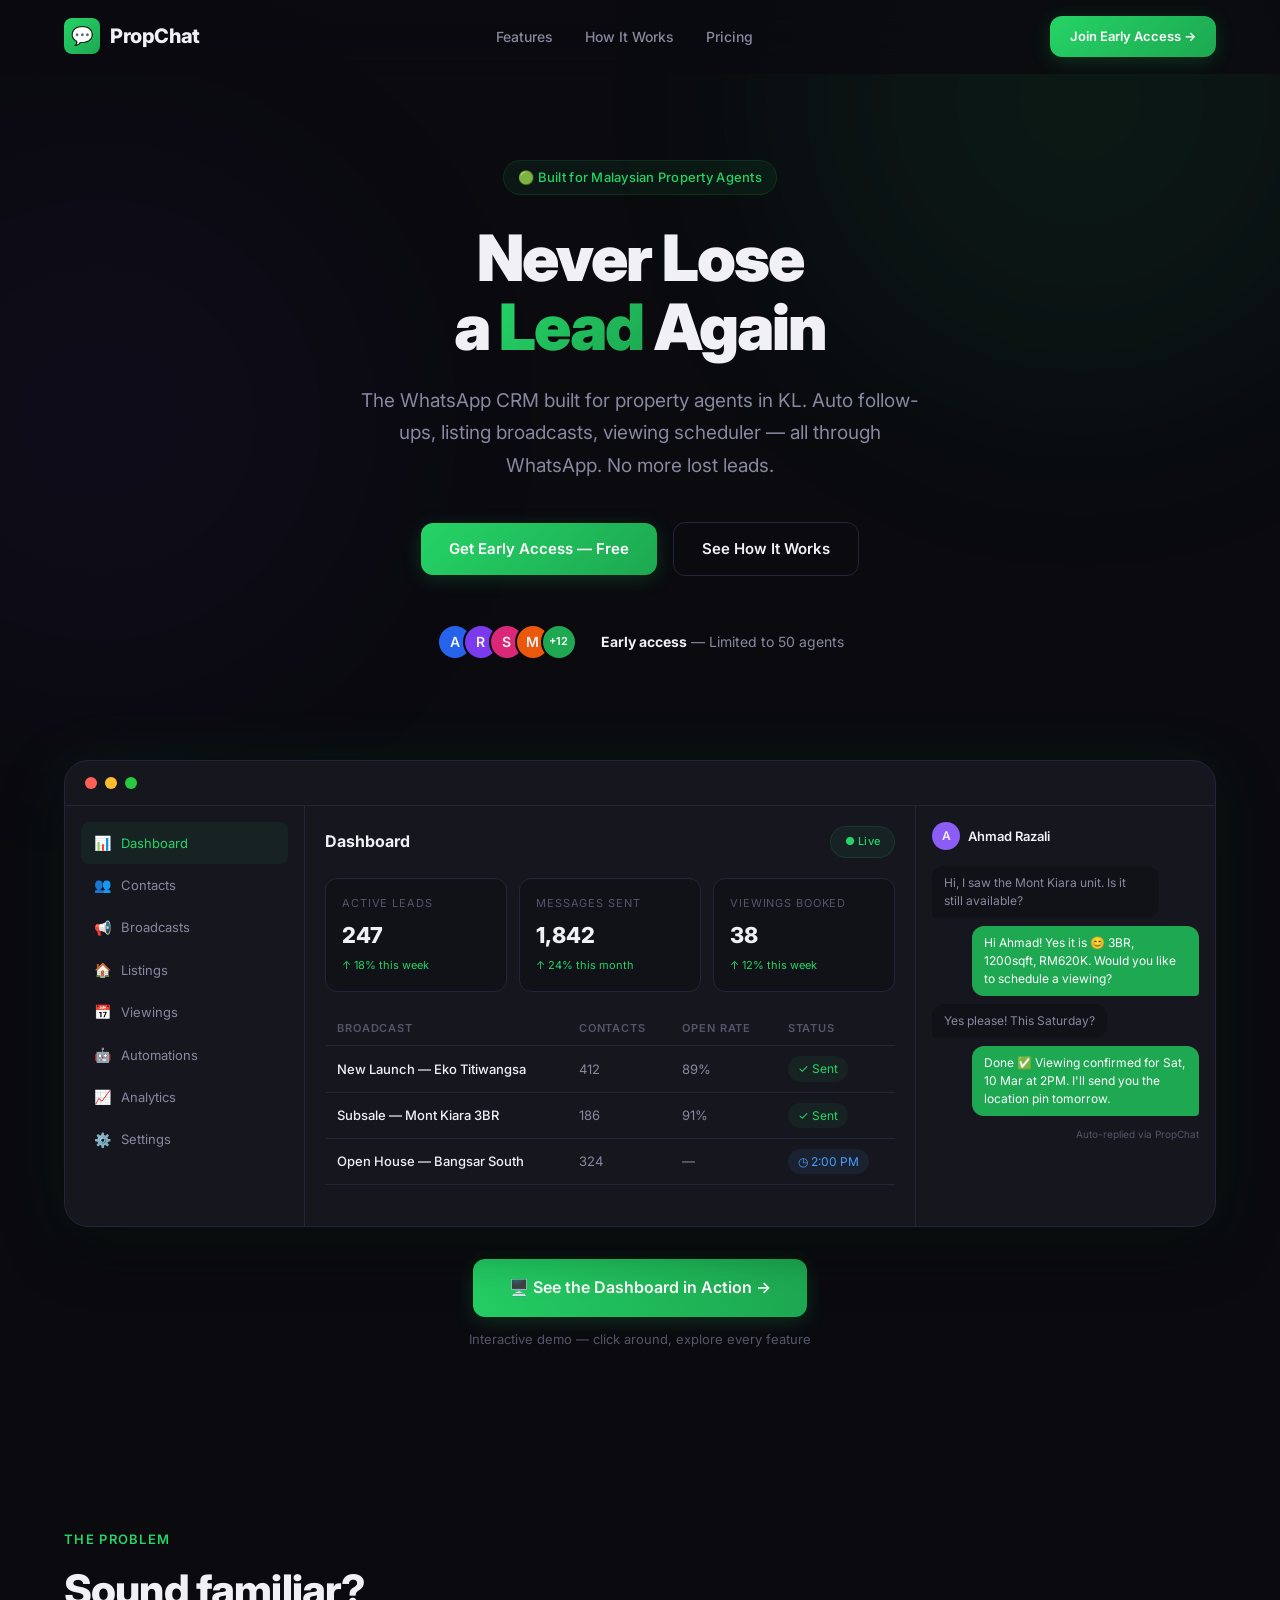
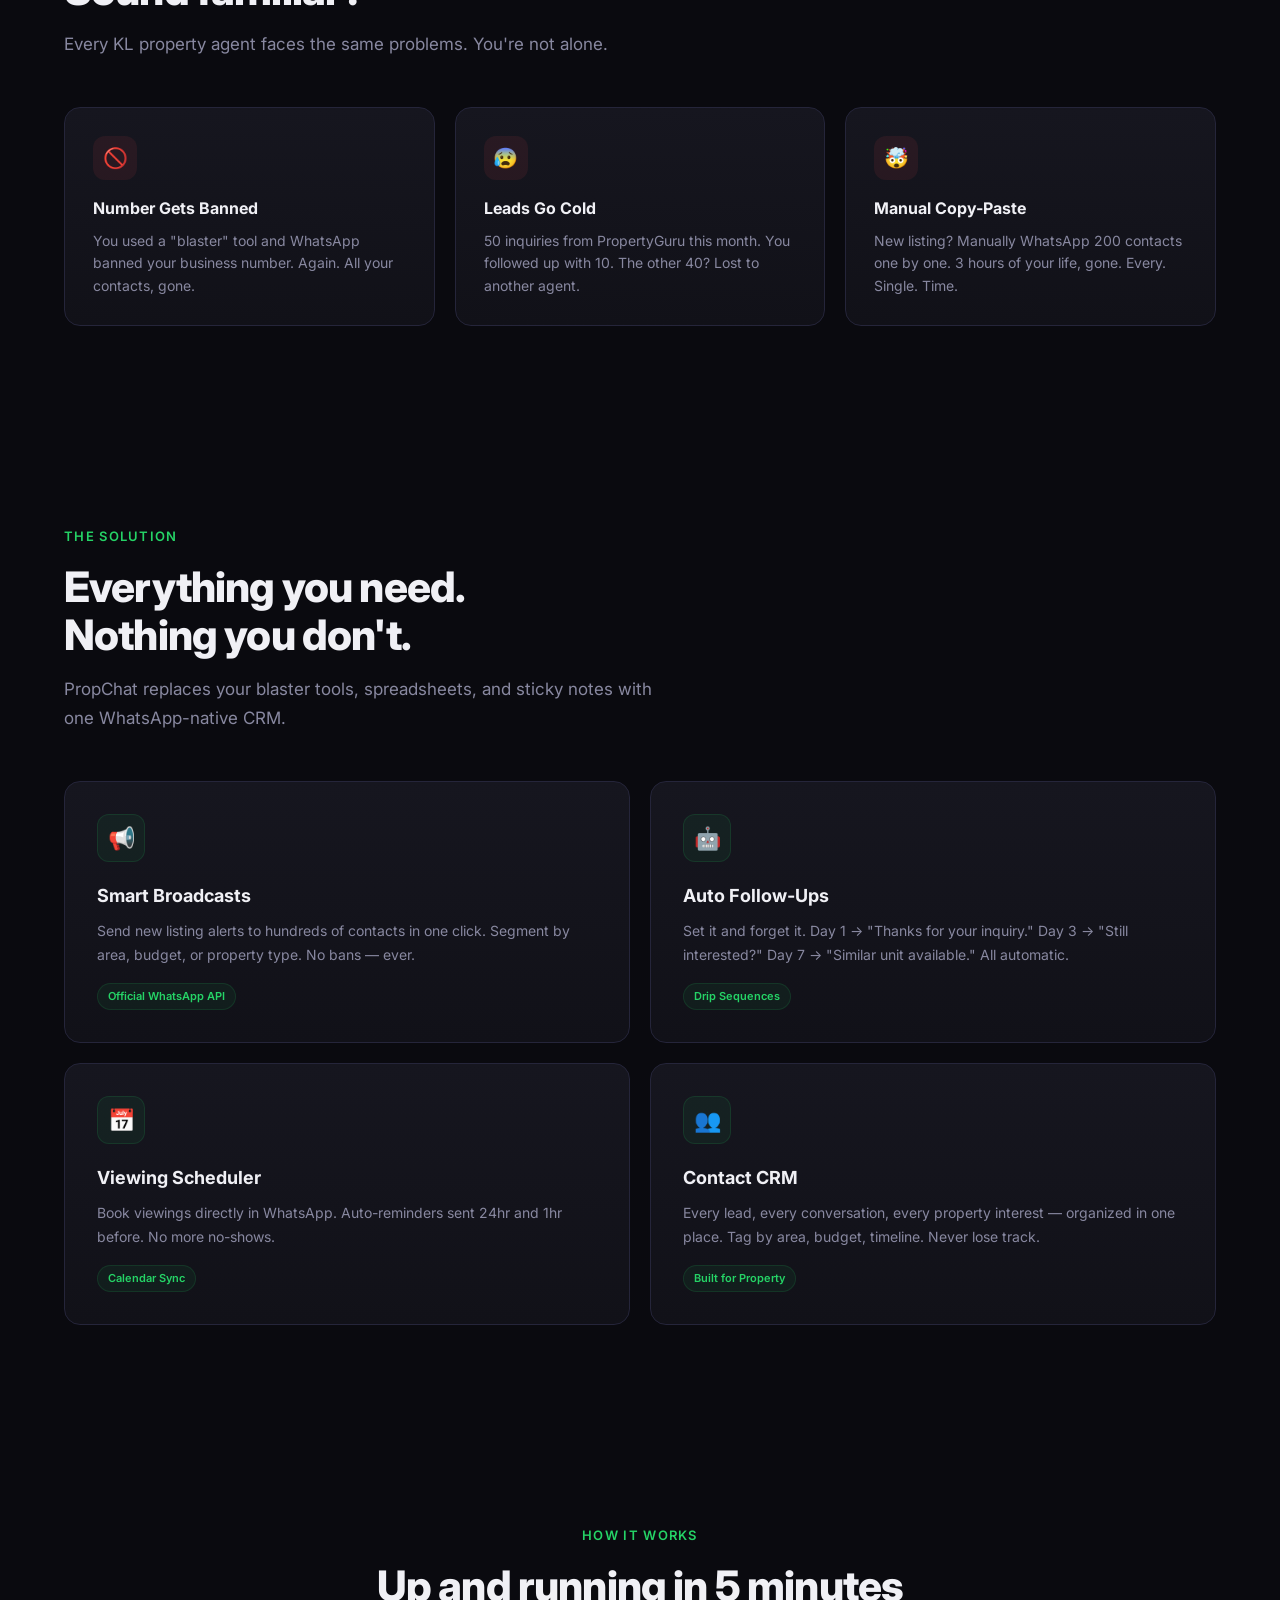
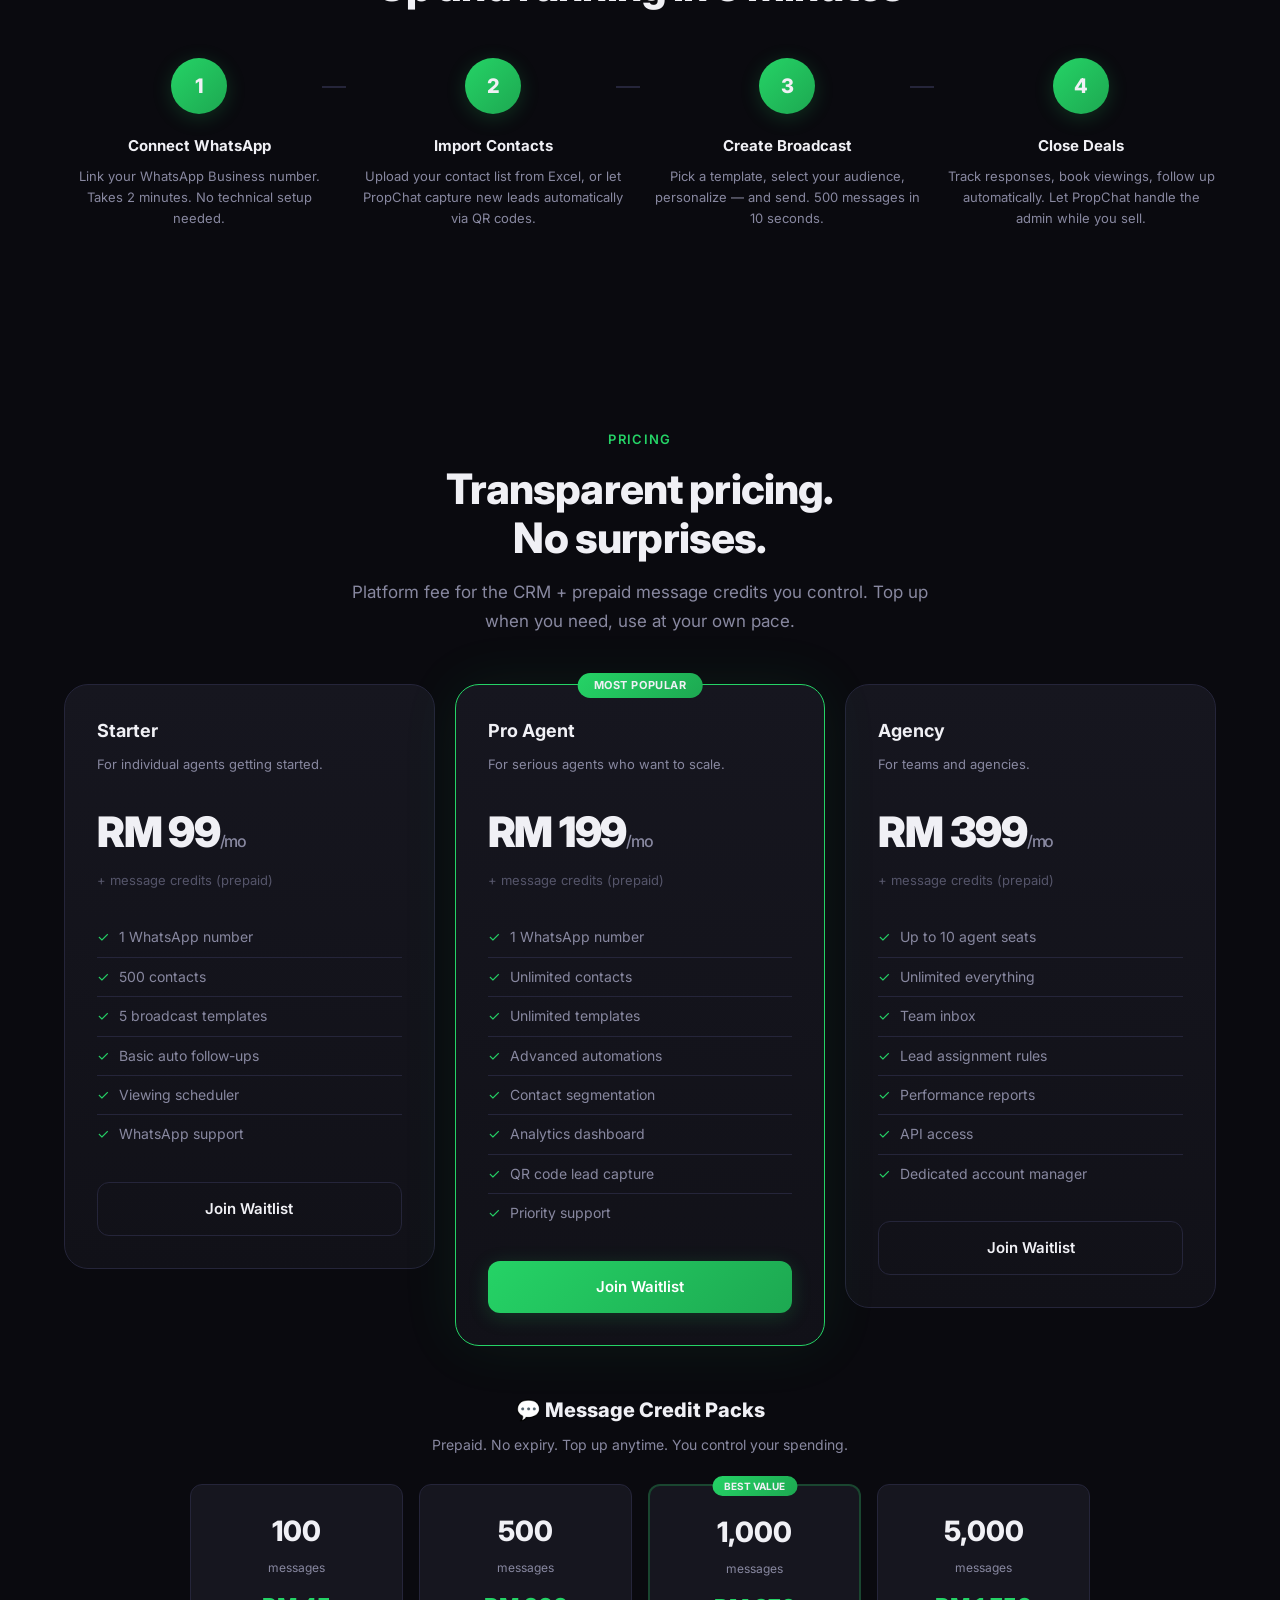
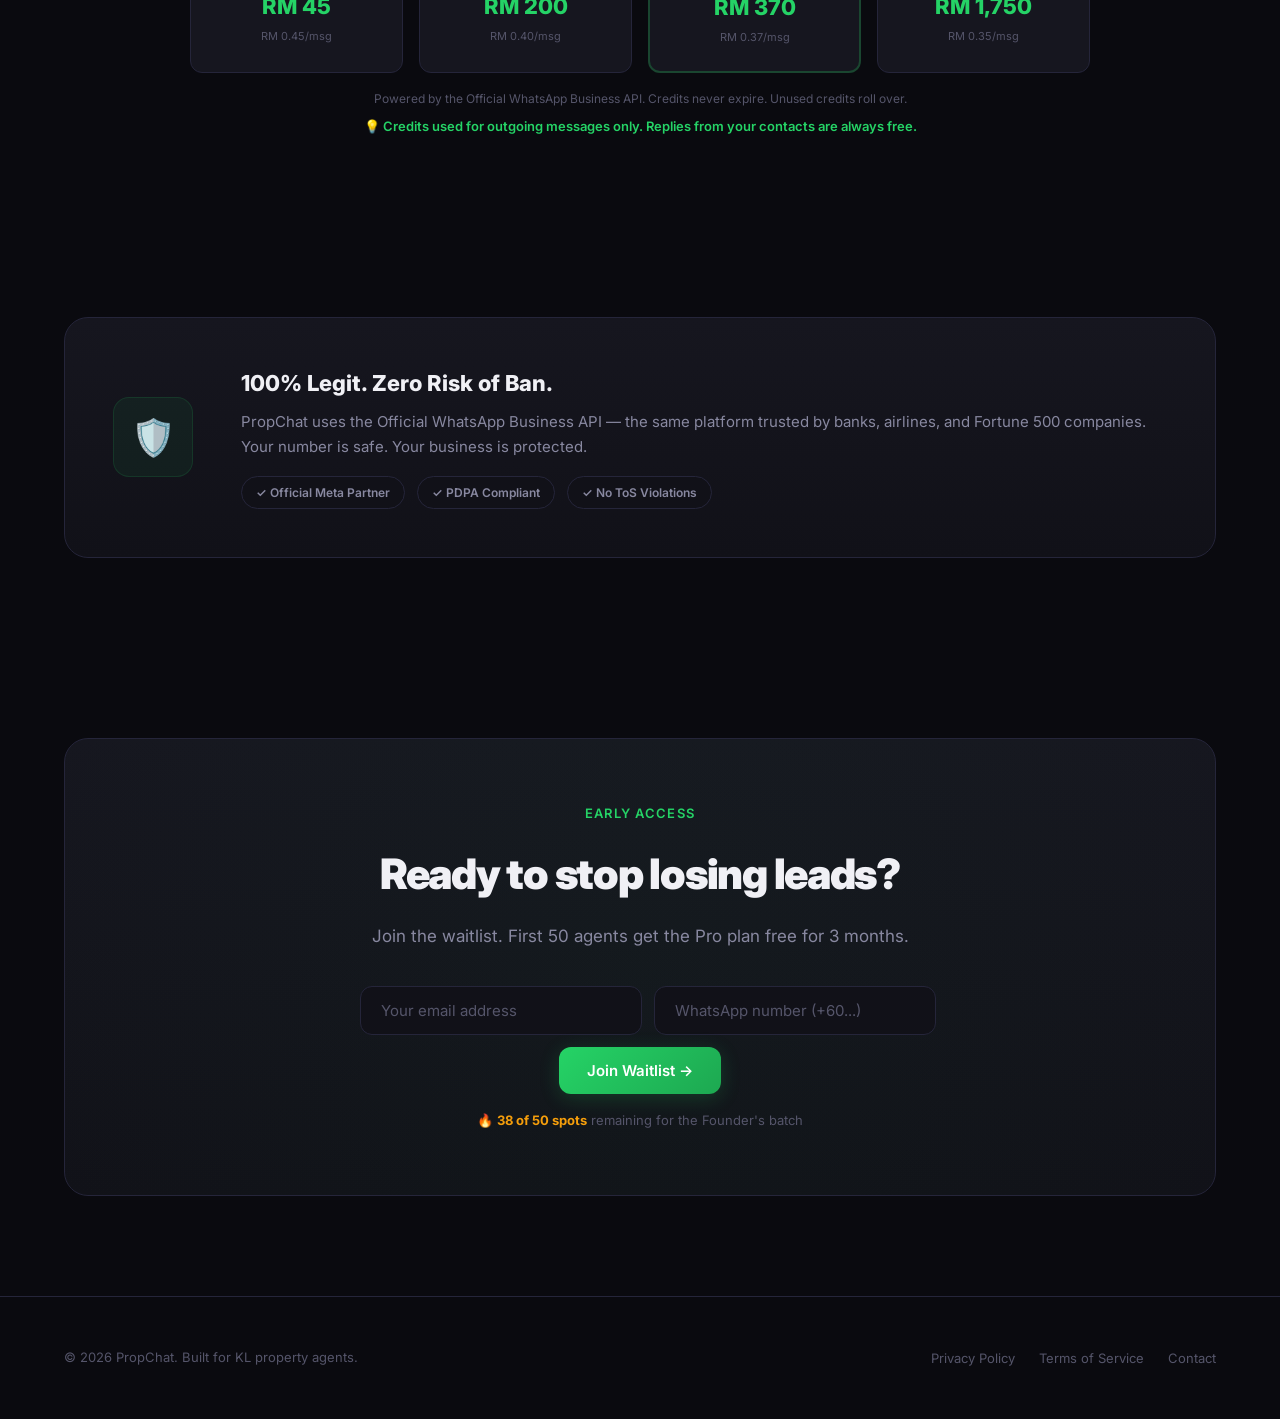
==== index.html @ 9ae3d4d4 "feat: PropChat landing page, dashboard mockup, privacy/terms pages" ====
<!DOCTYPE html>
<html lang="en">

<head>
    <meta charset="UTF-8">
    <meta name="viewport" content="width=device-width, initial-scale=1.0">
    <title>PropChat — Never Lose a Lead Again | WhatsApp CRM for Property Agents</title>
    <meta name="description"
        content="PropChat is the WhatsApp CRM built for Malaysian property agents. Automate follow-ups, broadcast new listings, and never lose a lead again.">
    <link rel="preconnect" href="https://fonts.googleapis.com">
    <link rel="preconnect" href="https://fonts.gstatic.com" crossorigin>
    <link href="https://fonts.googleapis.com/css2?family=Inter:wght@300;400;500;600;700;800;900&display=swap"
        rel="stylesheet">
    <style>
        /* ===== RESET & BASE ===== */
        *,
        *::before,
        *::after {
            margin: 0;
            padding: 0;
            box-sizing: border-box;
        }

        :root {
            --bg-primary: #0a0a0f;
            --bg-secondary: #111118;
            --bg-card: #16161f;
            --bg-card-hover: #1c1c28;
            --border: #25253a;
            --border-glow: #25d36620;
            --text-primary: #f0f0f5;
            --text-secondary: #8888a0;
            --text-muted: #55556a;
            --green-primary: #25d366;
            --green-dark: #1da851;
            --green-glow: #25d36630;
            --green-subtle: #25d36610;
            --accent-blue: #4a9eff;
            --accent-purple: #8b5cf6;
            --accent-orange: #f59e0b;
            --gradient-green: linear-gradient(135deg, #25d366, #1da851);
            --gradient-hero: linear-gradient(180deg, #0a0a0f 0%, #0d1117 50%, #0a0a0f 100%);
            --gradient-card: linear-gradient(180deg, #16161f 0%, #111118 100%);
            --radius-sm: 8px;
            --radius-md: 12px;
            --radius-lg: 16px;
            --radius-xl: 24px;
            --shadow-glow: 0 0 60px #25d36615;
            --font: 'Inter', -apple-system, BlinkMacSystemFont, sans-serif;
        }

        html {
            scroll-behavior: smooth;
        }

        body {
            font-family: var(--font);
            background: var(--bg-primary);
            color: var(--text-primary);
            line-height: 1.6;
            overflow-x: hidden;
            -webkit-font-smoothing: antialiased;
        }

        /* ===== UTILITIES ===== */
        .container {
            max-width: 1200px;
            margin: 0 auto;
            padding: 0 24px;
        }

        .badge {
            display: inline-flex;
            align-items: center;
            gap: 6px;
            padding: 6px 14px;
            border-radius: 100px;
            font-size: 13px;
            font-weight: 500;
            letter-spacing: 0.02em;
        }

        .badge--green {
            background: var(--green-subtle);
            color: var(--green-primary);
            border: 1px solid var(--border-glow);
        }

        .btn {
            display: inline-flex;
            align-items: center;
            justify-content: center;
            gap: 8px;
            padding: 14px 28px;
            border-radius: var(--radius-md);
            font-family: var(--font);
            font-size: 15px;
            font-weight: 600;
            cursor: pointer;
            transition: all 0.3s cubic-bezier(0.4, 0, 0.2, 1);
            border: none;
            text-decoration: none;
        }

        .btn--primary {
            background: var(--gradient-green);
            color: #fff;
            box-shadow: 0 4px 20px #25d36630;
        }

        .btn--primary:hover {
            transform: translateY(-2px);
            box-shadow: 0 8px 30px #25d36640;
        }

        .btn--secondary {
            background: transparent;
            color: var(--text-primary);
            border: 1px solid var(--border);
        }

        .btn--secondary:hover {
            border-color: var(--green-primary);
            background: var(--green-subtle);
        }

        .section-label {
            font-size: 13px;
            font-weight: 600;
            text-transform: uppercase;
            letter-spacing: 0.1em;
            color: var(--green-primary);
            margin-bottom: 16px;
        }

        .section-title {
            font-size: clamp(28px, 4vw, 42px);
            font-weight: 800;
            line-height: 1.15;
            margin-bottom: 16px;
            letter-spacing: -0.02em;
        }

        .section-desc {
            font-size: 17px;
            color: var(--text-secondary);
            max-width: 600px;
            line-height: 1.7;
        }

        /* ===== ANIMATED BACKGROUND ===== */
        .bg-grid {
            position: fixed;
            top: 0;
            left: 0;
            width: 100%;
            height: 100%;
            background-image:
                linear-gradient(var(--border) 1px, transparent 1px),
                linear-gradient(90deg, var(--border) 1px, transparent 1px);
            background-size: 60px 60px;
            opacity: 0.04;
            pointer-events: none;
            z-index: 0;
        }

        .bg-glow {
            position: fixed;
            width: 600px;
            height: 600px;
            border-radius: 50%;
            filter: blur(120px);
            opacity: 0.07;
            pointer-events: none;
            z-index: 0;
        }

        .bg-glow--1 {
            top: -200px;
            right: -100px;
            background: var(--green-primary);
        }

        .bg-glow--2 {
            bottom: 20%;
            left: -200px;
            background: var(--accent-purple);
            opacity: 0.04;
        }

        /* ===== NAV ===== */
        .nav {
            position: fixed;
            top: 0;
            left: 0;
            right: 0;
            z-index: 100;
            padding: 16px 0;
            background: rgba(10, 10, 15, 0.8);
            backdrop-filter: blur(20px);
            border-bottom: 1px solid transparent;
            transition: border-color 0.3s;
        }

        .nav.scrolled {
            border-bottom-color: var(--border);
        }

        .nav__inner {
            display: flex;
            align-items: center;
            justify-content: space-between;
        }

        .nav__logo {
            display: flex;
            align-items: center;
            gap: 10px;
            font-size: 20px;
            font-weight: 800;
            letter-spacing: -0.02em;
            text-decoration: none;
            color: var(--text-primary);
        }

        .nav__logo-icon {
            width: 36px;
            height: 36px;
            border-radius: var(--radius-sm);
            background: var(--gradient-green);
            display: flex;
            align-items: center;
            justify-content: center;
            font-size: 18px;
        }

        .nav__links {
            display: flex;
            align-items: center;
            gap: 32px;
            list-style: none;
        }

        .nav__links a {
            color: var(--text-secondary);
            text-decoration: none;
            font-size: 14px;
            font-weight: 500;
            transition: color 0.2s;
        }

        .nav__links a:hover {
            color: var(--text-primary);
        }

        .nav__cta {
            display: flex;
            align-items: center;
            gap: 12px;
        }

        /* ===== HERO ===== */
        .hero {
            position: relative;
            z-index: 1;
            padding: 160px 0 100px;
            text-align: center;
        }

        .hero__badge {
            margin-bottom: 28px;
            animation: fadeInUp 0.6s ease-out;
        }

        .hero__title {
            font-size: clamp(36px, 6vw, 64px);
            font-weight: 900;
            line-height: 1.08;
            letter-spacing: -0.03em;
            margin-bottom: 24px;
            animation: fadeInUp 0.6s ease-out 0.1s both;
        }

        .hero__title span {
            background: var(--gradient-green);
            -webkit-background-clip: text;
            -webkit-text-fill-color: transparent;
            background-clip: text;
        }

        .hero__desc {
            font-size: clamp(16px, 2vw, 19px);
            color: var(--text-secondary);
            max-width: 580px;
            margin: 0 auto 40px;
            line-height: 1.7;
            animation: fadeInUp 0.6s ease-out 0.2s both;
        }

        .hero__actions {
            display: flex;
            align-items: center;
            justify-content: center;
            gap: 16px;
            margin-bottom: 48px;
            animation: fadeInUp 0.6s ease-out 0.3s both;
        }

        .hero__social-proof {
            display: flex;
            align-items: center;
            justify-content: center;
            gap: 24px;
            animation: fadeInUp 0.6s ease-out 0.4s both;
        }

        .hero__avatars {
            display: flex;
        }

        .hero__avatar {
            width: 36px;
            height: 36px;
            border-radius: 50%;
            border: 2px solid var(--bg-primary);
            margin-left: -10px;
            display: flex;
            align-items: center;
            justify-content: center;
            font-size: 14px;
            font-weight: 600;
        }

        .hero__avatar:first-child {
            margin-left: 0;
        }

        .hero__avatar--1 {
            background: #2563eb;
        }

        .hero__avatar--2 {
            background: #7c3aed;
        }

        .hero__avatar--3 {
            background: #db2777;
        }

        .hero__avatar--4 {
            background: #ea580c;
        }

        .hero__avatar--5 {
            background: var(--green-dark);
            color: #fff;
            font-size: 11px;
        }

        .hero__proof-text {
            font-size: 14px;
            color: var(--text-secondary);
        }

        .hero__proof-text strong {
            color: var(--text-primary);
        }

        /* ===== DASHBOARD PREVIEW ===== */
        .preview {
            position: relative;
            z-index: 1;
            padding: 0 0 80px;
        }

        .preview__window {
            position: relative;
            background: var(--bg-card);
            border: 1px solid var(--border);
            border-radius: var(--radius-xl);
            overflow: hidden;
            box-shadow: var(--shadow-glow), 0 20px 60px rgba(0, 0, 0, 0.4);
        }

        .preview__titlebar {
            display: flex;
            align-items: center;
            gap: 8px;
            padding: 16px 20px;
            border-bottom: 1px solid var(--border);
        }

        .preview__dot {
            width: 12px;
            height: 12px;
            border-radius: 50%;
        }

        .preview__dot--red {
            background: #ff5f57;
        }

        .preview__dot--yellow {
            background: #febd2f;
        }

        .preview__dot--green {
            background: #28c840;
        }

        .preview__content {
            display: grid;
            grid-template-columns: 240px 1fr 300px;
            min-height: 420px;
        }

        .preview__sidebar {
            border-right: 1px solid var(--border);
            padding: 16px;
        }

        .preview__sidebar-item {
            display: flex;
            align-items: center;
            gap: 10px;
            padding: 10px 12px;
            border-radius: var(--radius-sm);
            font-size: 13px;
            color: var(--text-secondary);
            cursor: default;
            transition: all 0.2s;
        }

        .preview__sidebar-item--active {
            background: var(--green-subtle);
            color: var(--green-primary);
        }

        .preview__sidebar-item .icon {
            width: 18px;
            text-align: center;
            font-size: 14px;
        }

        .preview__main {
            padding: 20px;
        }

        .preview__main-header {
            display: flex;
            align-items: center;
            justify-content: space-between;
            margin-bottom: 20px;
        }

        .preview__main-title {
            font-size: 16px;
            font-weight: 700;
        }

        .preview__stats {
            display: grid;
            grid-template-columns: repeat(3, 1fr);
            gap: 12px;
            margin-bottom: 20px;
        }

        .preview__stat {
            background: var(--bg-secondary);
            border: 1px solid var(--border);
            border-radius: var(--radius-md);
            padding: 16px;
        }

        .preview__stat-label {
            font-size: 11px;
            color: var(--text-muted);
            text-transform: uppercase;
            letter-spacing: 0.08em;
            margin-bottom: 6px;
        }

        .preview__stat-value {
            font-size: 22px;
            font-weight: 800;
        }

        .preview__stat-change {
            font-size: 11px;
            color: var(--green-primary);
            margin-top: 4px;
        }

        .preview__table {
            width: 100%;
            border-collapse: separate;
            border-spacing: 0;
        }

        .preview__table th {
            text-align: left;
            font-size: 11px;
            font-weight: 600;
            color: var(--text-muted);
            text-transform: uppercase;
            letter-spacing: 0.08em;
            padding: 8px 12px;
            border-bottom: 1px solid var(--border);
        }

        .preview__table td {
            font-size: 13px;
            padding: 10px 12px;
            border-bottom: 1px solid var(--border);
            color: var(--text-secondary);
        }

        .preview__table td:first-child {
            color: var(--text-primary);
            font-weight: 500;
        }

        .preview__status {
            display: inline-flex;
            align-items: center;
            gap: 5px;
            font-size: 12px;
            padding: 3px 10px;
            border-radius: 100px;
        }

        .preview__status--sent {
            background: var(--green-subtle);
            color: var(--green-primary);
        }

        .preview__status--scheduled {
            background: #4a9eff15;
            color: var(--accent-blue);
        }

        .preview__right-panel {
            border-left: 1px solid var(--border);
            padding: 16px;
        }

        .preview__chat-header {
            font-size: 13px;
            font-weight: 600;
            margin-bottom: 16px;
            display: flex;
            align-items: center;
            gap: 8px;
        }

        .preview__chat-avatar {
            width: 28px;
            height: 28px;
            border-radius: 50%;
            background: var(--accent-purple);
            display: flex;
            align-items: center;
            justify-content: center;
            font-size: 12px;
        }

        .preview__chat-messages {
            display: flex;
            flex-direction: column;
            gap: 8px;
        }

        .preview__chat-msg {
            padding: 8px 12px;
            border-radius: 12px;
            font-size: 12px;
            line-height: 1.5;
            max-width: 85%;
        }

        .preview__chat-msg--in {
            background: var(--bg-secondary);
            color: var(--text-secondary);
            align-self: flex-start;
            border-bottom-left-radius: 4px;
        }

        .preview__chat-msg--out {
            background: var(--green-dark);
            color: #fff;
            align-self: flex-end;
            border-bottom-right-radius: 4px;
        }

        .preview__chat-time {
            font-size: 10px;
            color: var(--text-muted);
            text-align: right;
            margin-top: 2px;
        }

        /* ===== PAIN POINTS ===== */
        .pain {
            position: relative;
            z-index: 1;
            padding: 100px 0;
        }

        .pain__grid {
            display: grid;
            grid-template-columns: repeat(3, 1fr);
            gap: 20px;
            margin-top: 48px;
        }

        .pain__card {
            background: var(--gradient-card);
            border: 1px solid var(--border);
            border-radius: var(--radius-lg);
            padding: 28px;
            transition: all 0.3s;
        }

        .pain__card:hover {
            border-color: #ff4d4d30;
            transform: translateY(-4px);
        }

        .pain__icon {
            width: 44px;
            height: 44px;
            border-radius: var(--radius-md);
            background: #ff4d4d15;
            display: flex;
            align-items: center;
            justify-content: center;
            font-size: 20px;
            margin-bottom: 16px;
        }

        .pain__card-title {
            font-size: 16px;
            font-weight: 700;
            margin-bottom: 8px;
        }

        .pain__card-desc {
            font-size: 14px;
            color: var(--text-secondary);
            line-height: 1.6;
        }

        /* ===== FEATURES ===== */
        .features {
            position: relative;
            z-index: 1;
            padding: 100px 0;
        }

        .features__grid {
            display: grid;
            grid-template-columns: repeat(2, 1fr);
            gap: 20px;
            margin-top: 48px;
        }

        .feature-card {
            background: var(--gradient-card);
            border: 1px solid var(--border);
            border-radius: var(--radius-lg);
            padding: 32px;
            transition: all 0.3s;
        }

        .feature-card:hover {
            border-color: var(--border-glow);
            transform: translateY(-4px);
            box-shadow: var(--shadow-glow);
        }

        .feature-card__icon {
            width: 48px;
            height: 48px;
            border-radius: var(--radius-md);
            background: var(--green-subtle);
            border: 1px solid var(--border-glow);
            display: flex;
            align-items: center;
            justify-content: center;
            font-size: 22px;
            margin-bottom: 20px;
        }

        .feature-card__title {
            font-size: 18px;
            font-weight: 700;
            margin-bottom: 8px;
        }

        .feature-card__desc {
            font-size: 14px;
            color: var(--text-secondary);
            line-height: 1.7;
        }

        .feature-card__tag {
            display: inline-block;
            margin-top: 16px;
            padding: 4px 10px;
            border-radius: 100px;
            font-size: 11px;
            font-weight: 600;
            background: var(--green-subtle);
            color: var(--green-primary);
            border: 1px solid var(--border-glow);
        }

        /* ===== HOW IT WORKS ===== */
        .how {
            position: relative;
            z-index: 1;
            padding: 100px 0;
        }

        .how__steps {
            display: grid;
            grid-template-columns: repeat(4, 1fr);
            gap: 24px;
            margin-top: 48px;
        }

        .how__step {
            text-align: center;
            position: relative;
        }

        .how__step-number {
            width: 56px;
            height: 56px;
            border-radius: 50%;
            background: var(--gradient-green);
            display: flex;
            align-items: center;
            justify-content: center;
            font-size: 20px;
            font-weight: 800;
            margin: 0 auto 20px;
            box-shadow: 0 4px 20px #25d36630;
        }

        .how__step-title {
            font-size: 15px;
            font-weight: 700;
            margin-bottom: 8px;
        }

        .how__step-desc {
            font-size: 13px;
            color: var(--text-secondary);
            line-height: 1.6;
        }

        .how__step::after {
            content: '';
            position: absolute;
            top: 28px;
            right: -12px;
            width: 24px;
            height: 2px;
            background: var(--border);
        }

        .how__step:last-child::after {
            display: none;
        }

        /* ===== PRICING ===== */
        .pricing {
            position: relative;
            z-index: 1;
            padding: 100px 0;
        }

        .pricing__grid {
            display: grid;
            grid-template-columns: repeat(3, 1fr);
            gap: 20px;
            margin-top: 48px;
            align-items: start;
        }

        .pricing-card {
            background: var(--gradient-card);
            border: 1px solid var(--border);
            border-radius: var(--radius-xl);
            padding: 32px;
            transition: all 0.3s;
        }

        .pricing-card--featured {
            border-color: var(--green-primary);
            position: relative;
            box-shadow: var(--shadow-glow);
        }

        .pricing-card--featured::before {
            content: 'MOST POPULAR';
            position: absolute;
            top: -12px;
            left: 50%;
            transform: translateX(-50%);
            background: var(--gradient-green);
            padding: 4px 16px;
            border-radius: 100px;
            font-size: 11px;
            font-weight: 700;
            letter-spacing: 0.05em;
        }

        .pricing-card:hover {
            transform: translateY(-4px);
        }

        .pricing-card__name {
            font-size: 18px;
            font-weight: 700;
            margin-bottom: 8px;
        }

        .pricing-card__desc {
            font-size: 13px;
            color: var(--text-secondary);
            margin-bottom: 24px;
        }

        .pricing-card__price {
            font-size: 42px;
            font-weight: 900;
            letter-spacing: -0.03em;
            margin-bottom: 4px;
        }

        .pricing-card__price span {
            font-size: 16px;
            font-weight: 500;
            color: var(--text-secondary);
        }

        .pricing-card__period {
            font-size: 13px;
            color: var(--text-muted);
            margin-bottom: 28px;
        }

        .pricing-card__features {
            list-style: none;
            margin-bottom: 28px;
        }

        .pricing-card__features li {
            display: flex;
            align-items: center;
            gap: 10px;
            font-size: 14px;
            color: var(--text-secondary);
            padding: 8px 0;
            border-bottom: 1px solid var(--border);
        }

        .pricing-card__features li:last-child {
            border-bottom: none;
        }

        .pricing-card__features .check {
            color: var(--green-primary);
            font-size: 14px;
        }

        .pricing-card .btn {
            width: 100%;
        }

        /* ===== COMPLIANCE BANNER ===== */
        .compliance {
            position: relative;
            z-index: 1;
            padding: 80px 0;
        }

        .compliance__inner {
            background: var(--gradient-card);
            border: 1px solid var(--border);
            border-radius: var(--radius-xl);
            padding: 48px;
            display: flex;
            align-items: center;
            gap: 48px;
        }

        .compliance__icon {
            flex-shrink: 0;
            width: 80px;
            height: 80px;
            border-radius: var(--radius-lg);
            background: var(--green-subtle);
            border: 1px solid var(--border-glow);
            display: flex;
            align-items: center;
            justify-content: center;
            font-size: 36px;
        }

        .compliance__text h3 {
            font-size: 22px;
            font-weight: 800;
            margin-bottom: 8px;
        }

        .compliance__text p {
            font-size: 15px;
            color: var(--text-secondary);
            line-height: 1.7;
        }

        .compliance__badges {
            display: flex;
            gap: 12px;
            margin-top: 16px;
        }

        .compliance__badge {
            display: flex;
            align-items: center;
            gap: 6px;
            padding: 6px 14px;
            border-radius: 100px;
            font-size: 12px;
            font-weight: 600;
            background: var(--bg-secondary);
            border: 1px solid var(--border);
            color: var(--text-secondary);
        }

        /* ===== CTA ===== */
        .cta {
            position: relative;
            z-index: 1;
            padding: 100px 0;
            text-align: center;
        }

        .cta__inner {
            position: relative;
            background: var(--gradient-card);
            border: 1px solid var(--border);
            border-radius: var(--radius-xl);
            padding: 64px 48px;
            overflow: hidden;
        }

        .cta__inner::before {
            content: '';
            position: absolute;
            top: -50%;
            left: -50%;
            width: 200%;
            height: 200%;
            background: radial-gradient(circle at center, #25d36608, transparent 60%);
            pointer-events: none;
        }

        .cta__title {
            font-size: clamp(28px, 4vw, 42px);
            font-weight: 900;
            letter-spacing: -0.03em;
            margin-bottom: 16px;
            position: relative;
        }

        .cta__desc {
            font-size: 17px;
            color: var(--text-secondary);
            margin-bottom: 36px;
            position: relative;
        }

        .cta__form {
            display: flex;
            flex-direction: column;
            align-items: center;
            gap: 12px;
            max-width: 560px;
            margin: 0 auto;
            position: relative;
        }

        .cta__fields {
            display: flex;
            gap: 12px;
            width: 100%;
        }

        .cta__input {
            flex: 1;
            padding: 14px 20px;
            border-radius: var(--radius-md);
            border: 1px solid var(--border);
            background: var(--bg-secondary);
            color: var(--text-primary);
            font-family: var(--font);
            font-size: 15px;
            outline: none;
            transition: border-color 0.3s;
        }

        .cta__input:focus {
            border-color: var(--green-primary);
        }

        .cta__input::placeholder {
            color: var(--text-muted);
        }

        .cta__spots {
            font-size: 13px;
            color: var(--text-muted);
            margin-top: 16px;
            position: relative;
        }

        .cta__spots strong {
            color: var(--accent-orange);
        }

        /* ===== FOOTER ===== */
        .footer {
            position: relative;
            z-index: 1;
            padding: 48px 0;
            border-top: 1px solid var(--border);
        }

        .footer__inner {
            display: flex;
            align-items: center;
            justify-content: space-between;
        }

        .footer__copy {
            font-size: 13px;
            color: var(--text-muted);
        }

        .footer__links {
            display: flex;
            gap: 24px;
            list-style: none;
        }

        .footer__links a {
            font-size: 13px;
            color: var(--text-muted);
            text-decoration: none;
            transition: color 0.2s;
        }

        .footer__links a:hover {
            color: var(--text-secondary);
        }

        /* ===== ANIMATIONS ===== */
        @keyframes fadeInUp {
            from {
                opacity: 0;
                transform: translateY(24px);
            }

            to {
                opacity: 1;
                transform: translateY(0);
            }
        }

        .fade-in {
            opacity: 0;
            transform: translateY(24px);
            transition: all 0.6s cubic-bezier(0.4, 0, 0.2, 1);
        }

        .fade-in.visible {
            opacity: 1;
            transform: translateY(0);
        }

        /* ===== MOBILE ===== */
        @media (max-width: 1024px) {
            .preview__content {
                grid-template-columns: 1fr;
            }

            .preview__sidebar,
            .preview__right-panel {
                display: none;
            }

            .features__grid,
            .pricing__grid {
                grid-template-columns: 1fr;
                max-width: 480px;
                margin-left: auto;
                margin-right: auto;
            }

            .pain__grid {
                grid-template-columns: 1fr;
                max-width: 480px;
                margin-left: auto;
                margin-right: auto;
            }

            .how__steps {
                grid-template-columns: repeat(2, 1fr);
            }

            .how__step::after {
                display: none;
            }

            .compliance__inner {
                flex-direction: column;
                text-align: center;
                padding: 32px;
            }

            .compliance__badges {
                justify-content: center;
            }
        }

        @media (max-width: 768px) {
            .nav__links {
                display: none;
            }

            .hero {
                padding: 130px 0 60px;
            }

            .hero__actions {
                flex-direction: column;
            }

            .hero__actions .btn {
                width: 100%;
            }

            .how__steps {
                grid-template-columns: 1fr;
                max-width: 320px;
                margin-left: auto;
                margin-right: auto;
            }

            .cta__form {
                flex-direction: column;
            }

            .cta__form .btn {
                width: 100%;
            }

            .cta__input {
                width: 100%;
            }

            .footer__inner {
                flex-direction: column;
                gap: 16px;
                text-align: center;
            }
        }

        /* ===== SCROLL COUNTER ANIMATION ===== */
        .count-up {
            display: inline-block;
        }
    </style>
</head>

<body>
    <!-- Background effects -->
    <div class="bg-grid"></div>
    <div class="bg-glow bg-glow--1"></div>
    <div class="bg-glow bg-glow--2"></div>

    <!-- Navigation -->
    <nav class="nav" id="nav">
        <div class="container nav__inner">
            <a href="#" class="nav__logo">
                <div class="nav__logo-icon">💬</div>
                PropChat
            </a>
            <ul class="nav__links">
                <li><a href="#features">Features</a></li>
                <li><a href="#how">How It Works</a></li>
                <li><a href="#pricing">Pricing</a></li>
            </ul>
            <div class="nav__cta">
                <a href="#waitlist" class="btn btn--primary" style="padding: 10px 20px; font-size: 13px;">Join Early
                    Access →</a>
            </div>
        </div>
    </nav>

    <!-- Hero -->
    <section class="hero">
        <div class="container">
            <div class="hero__badge">
                <span class="badge badge--green">
                    🟢 Built for Malaysian Property Agents
                </span>
            </div>
            <h1 class="hero__title">
                Never Lose<br>a <span>Lead</span> Again
            </h1>
            <p class="hero__desc">
                The WhatsApp CRM built for property agents in KL. Auto follow-ups, listing broadcasts, viewing scheduler
                — all through WhatsApp. No more lost leads.
            </p>
            <div class="hero__actions">
                <a href="#waitlist" class="btn btn--primary">Get Early Access — Free</a>
                <a href="#features" class="btn btn--secondary">See How It Works</a>
            </div>
            <div class="hero__social-proof">
                <div class="hero__avatars">
                    <div class="hero__avatar hero__avatar--1">A</div>
                    <div class="hero__avatar hero__avatar--2">R</div>
                    <div class="hero__avatar hero__avatar--3">S</div>
                    <div class="hero__avatar hero__avatar--4">M</div>
                    <div class="hero__avatar hero__avatar--5">+12</div>
                </div>
                <p class="hero__proof-text">
                    <strong>Early access</strong> — Limited to 50 agents
                </p>
            </div>
        </div>
    </section>

    <!-- Dashboard Preview -->
    <section class="preview">
        <div class="container">
            <div class="preview__window fade-in">
                <div class="preview__titlebar">
                    <div class="preview__dot preview__dot--red"></div>
                    <div class="preview__dot preview__dot--yellow"></div>
                    <div class="preview__dot preview__dot--green"></div>
                </div>
                <div class="preview__content">
                    <!-- Sidebar -->
                    <div class="preview__sidebar">
                        <div class="preview__sidebar-item preview__sidebar-item--active">
                            <span class="icon">📊</span> Dashboard
                        </div>
                        <div class="preview__sidebar-item">
                            <span class="icon">👥</span> Contacts
                        </div>
                        <div class="preview__sidebar-item">
                            <span class="icon">📢</span> Broadcasts
                        </div>
                        <div class="preview__sidebar-item">
                            <span class="icon">🏠</span> Listings
                        </div>
                        <div class="preview__sidebar-item">
                            <span class="icon">📅</span> Viewings
                        </div>
                        <div class="preview__sidebar-item">
                            <span class="icon">🤖</span> Automations
                        </div>
                        <div class="preview__sidebar-item">
                            <span class="icon">📈</span> Analytics
                        </div>
                        <div class="preview__sidebar-item">
                            <span class="icon">⚙️</span> Settings
                        </div>
                    </div>

                    <!-- Main Content -->
                    <div class="preview__main">
                        <div class="preview__main-header">
                            <h3 class="preview__main-title">Dashboard</h3>
                            <span class="badge badge--green" style="font-size: 11px;">● Live</span>
                        </div>
                        <div class="preview__stats">
                            <div class="preview__stat">
                                <div class="preview__stat-label">Active Leads</div>
                                <div class="preview__stat-value">247</div>
                                <div class="preview__stat-change">↑ 18% this week</div>
                            </div>
                            <div class="preview__stat">
                                <div class="preview__stat-label">Messages Sent</div>
                                <div class="preview__stat-value">1,842</div>
                                <div class="preview__stat-change">↑ 24% this month</div>
                            </div>
                            <div class="preview__stat">
                                <div class="preview__stat-label">Viewings Booked</div>
                                <div class="preview__stat-value">38</div>
                                <div class="preview__stat-change">↑ 12% this week</div>
                            </div>
                        </div>
                        <table class="preview__table">
                            <thead>
                                <tr>
                                    <th>Broadcast</th>
                                    <th>Contacts</th>
                                    <th>Open Rate</th>
                                    <th>Status</th>
                                </tr>
                            </thead>
                            <tbody>
                                <tr>
                                    <td>New Launch — Eko Titiwangsa</td>
                                    <td>412</td>
                                    <td>89%</td>
                                    <td><span class="preview__status preview__status--sent">✓ Sent</span></td>
                                </tr>
                                <tr>
                                    <td>Subsale — Mont Kiara 3BR</td>
                                    <td>186</td>
                                    <td>91%</td>
                                    <td><span class="preview__status preview__status--sent">✓ Sent</span></td>
                                </tr>
                                <tr>
                                    <td>Open House — Bangsar South</td>
                                    <td>324</td>
                                    <td>—</td>
                                    <td><span class="preview__status preview__status--scheduled">◷ 2:00 PM</span></td>
                                </tr>
                            </tbody>
                        </table>
                    </div>

                    <!-- Right Panel - Chat -->
                    <div class="preview__right-panel">
                        <div class="preview__chat-header">
                            <div class="preview__chat-avatar">A</div>
                            Ahmad Razali
                        </div>
                        <div class="preview__chat-messages">
                            <div class="preview__chat-msg preview__chat-msg--in">
                                Hi, I saw the Mont Kiara unit. Is it still available?
                            </div>
                            <div class="preview__chat-msg preview__chat-msg--out">
                                Hi Ahmad! Yes it is 😊 3BR, 1200sqft, RM620K. Would you like to schedule a viewing?
                            </div>
                            <div class="preview__chat-msg preview__chat-msg--in">
                                Yes please! This Saturday?
                            </div>
                            <div class="preview__chat-msg preview__chat-msg--out">
                                Done ✅ Viewing confirmed for Sat, 10 Mar at 2PM. I'll send you the location pin
                                tomorrow.
                            </div>
                            <div class="preview__chat-time">Auto-replied via PropChat</div>
                        </div>
                    </div>
                </div>
            </div>
            <div style="text-align:center; margin-top:32px;">
                <a href="dashboard.html" class="btn btn--primary" style="padding:16px 36px; font-size:16px; gap:10px;">
                    🖥️ See the Dashboard in Action →
                </a>
                <p style="font-size:13px; color:#55556a; margin-top:12px;">Interactive demo — click around, explore
                    every feature</p>
            </div>
        </div>
    </section>

    <!-- Pain Points -->
    <section class="pain">
        <div class="container">
            <p class="section-label">The Problem</p>
            <h2 class="section-title">Sound familiar?</h2>
            <p class="section-desc">Every KL property agent faces the same problems. You're not alone.</p>
            <div class="pain__grid fade-in">
                <div class="pain__card">
                    <div class="pain__icon">🚫</div>
                    <h3 class="pain__card-title">Number Gets Banned</h3>
                    <p class="pain__card-desc">You used a "blaster" tool and WhatsApp banned your business number.
                        Again. All your contacts, gone.</p>
                </div>
                <div class="pain__card">
                    <div class="pain__icon">😰</div>
                    <h3 class="pain__card-title">Leads Go Cold</h3>
                    <p class="pain__card-desc">50 inquiries from PropertyGuru this month. You followed up with 10. The
                        other 40? Lost to another agent.</p>
                </div>
                <div class="pain__card">
                    <div class="pain__icon">🤯</div>
                    <h3 class="pain__card-title">Manual Copy-Paste</h3>
                    <p class="pain__card-desc">New listing? Manually WhatsApp 200 contacts one by one. 3 hours of your
                        life, gone. Every. Single. Time.</p>
                </div>
            </div>
        </div>
    </section>

    <!-- Features -->
    <section class="features" id="features">
        <div class="container">
            <p class="section-label">The Solution</p>
            <h2 class="section-title">Everything you need.<br>Nothing you don't.</h2>
            <p class="section-desc">PropChat replaces your blaster tools, spreadsheets, and sticky notes with one
                WhatsApp-native CRM.</p>
            <div class="features__grid fade-in">
                <div class="feature-card">
                    <div class="feature-card__icon">📢</div>
                    <h3 class="feature-card__title">Smart Broadcasts</h3>
                    <p class="feature-card__desc">Send new listing alerts to hundreds of contacts in one click. Segment
                        by area, budget, or property type. No bans — ever.</p>
                    <span class="feature-card__tag">Official WhatsApp API</span>
                </div>
                <div class="feature-card">
                    <div class="feature-card__icon">🤖</div>
                    <h3 class="feature-card__title">Auto Follow-Ups</h3>
                    <p class="feature-card__desc">Set it and forget it. Day 1 → "Thanks for your inquiry." Day 3 →
                        "Still interested?" Day 7 → "Similar unit available." All automatic.</p>
                    <span class="feature-card__tag">Drip Sequences</span>
                </div>
                <div class="feature-card">
                    <div class="feature-card__icon">📅</div>
                    <h3 class="feature-card__title">Viewing Scheduler</h3>
                    <p class="feature-card__desc">Book viewings directly in WhatsApp. Auto-reminders sent 24hr and 1hr
                        before. No more no-shows.</p>
                    <span class="feature-card__tag">Calendar Sync</span>
                </div>
                <div class="feature-card">
                    <div class="feature-card__icon">👥</div>
                    <h3 class="feature-card__title">Contact CRM</h3>
                    <p class="feature-card__desc">Every lead, every conversation, every property interest — organized in
                        one place. Tag by area, budget, timeline. Never lose track.</p>
                    <span class="feature-card__tag">Built for Property</span>
                </div>
            </div>
        </div>
    </section>

    <!-- How It Works -->
    <section class="how" id="how">
        <div class="container">
            <p class="section-label" style="text-align:center;">How It Works</p>
            <h2 class="section-title" style="text-align:center;">Up and running in 5 minutes</h2>
            <div class="how__steps fade-in">
                <div class="how__step">
                    <div class="how__step-number">1</div>
                    <h4 class="how__step-title">Connect WhatsApp</h4>
                    <p class="how__step-desc">Link your WhatsApp Business number. Takes 2 minutes. No technical setup
                        needed.</p>
                </div>
                <div class="how__step">
                    <div class="how__step-number">2</div>
                    <h4 class="how__step-title">Import Contacts</h4>
                    <p class="how__step-desc">Upload your contact list from Excel, or let PropChat capture new leads
                        automatically via QR codes.</p>
                </div>
                <div class="how__step">
                    <div class="how__step-number">3</div>
                    <h4 class="how__step-title">Create Broadcast</h4>
                    <p class="how__step-desc">Pick a template, select your audience, personalize — and send. 500
                        messages in 10 seconds.</p>
                </div>
                <div class="how__step">
                    <div class="how__step-number">4</div>
                    <h4 class="how__step-title">Close Deals</h4>
                    <p class="how__step-desc">Track responses, book viewings, follow up automatically. Let PropChat
                        handle the admin while you sell.</p>
                </div>
            </div>
        </div>
    </section>

    <!-- Pricing -->
    <section class="pricing" id="pricing">
        <div class="container">
            <p class="section-label" style="text-align:center;">Pricing</p>
            <h2 class="section-title" style="text-align:center;">Transparent pricing.<br>No surprises.</h2>
            <p class="section-desc" style="text-align:center; margin: 0 auto 20px;">Platform fee for the CRM + prepaid
                message credits you control. Top up when you need, use at your own pace.</p>

            <!-- Pricing Cards -->
            <div class="pricing__grid fade-in">
                <!-- Starter -->
                <div class="pricing-card">
                    <h3 class="pricing-card__name">Starter</h3>
                    <p class="pricing-card__desc">For individual agents getting started.</p>
                    <div class="pricing-card__price">RM 99<span>/mo</span></div>
                    <p class="pricing-card__period">+ message credits (prepaid)</p>
                    <ul class="pricing-card__features">
                        <li><span class="check">✓</span> 1 WhatsApp number</li>
                        <li><span class="check">✓</span> 500 contacts</li>
                        <li><span class="check">✓</span> 5 broadcast templates</li>
                        <li><span class="check">✓</span> Basic auto follow-ups</li>
                        <li><span class="check">✓</span> Viewing scheduler</li>
                        <li><span class="check">✓</span> WhatsApp support</li>
                    </ul>
                    <a href="#waitlist" class="btn btn--secondary">Join Waitlist</a>
                </div>

                <!-- Pro -->
                <div class="pricing-card pricing-card--featured">
                    <h3 class="pricing-card__name">Pro Agent</h3>
                    <p class="pricing-card__desc">For serious agents who want to scale.</p>
                    <div class="pricing-card__price">RM 199<span>/mo</span></div>
                    <p class="pricing-card__period">+ message credits (prepaid)</p>
                    <ul class="pricing-card__features">
                        <li><span class="check">✓</span> 1 WhatsApp number</li>
                        <li><span class="check">✓</span> Unlimited contacts</li>
                        <li><span class="check">✓</span> Unlimited templates</li>
                        <li><span class="check">✓</span> Advanced automations</li>
                        <li><span class="check">✓</span> Contact segmentation</li>
                        <li><span class="check">✓</span> Analytics dashboard</li>
                        <li><span class="check">✓</span> QR code lead capture</li>
                        <li><span class="check">✓</span> Priority support</li>
                    </ul>
                    <a href="#waitlist" class="btn btn--primary">Join Waitlist</a>
                </div>

                <!-- Agency -->
                <div class="pricing-card">
                    <h3 class="pricing-card__name">Agency</h3>
                    <p class="pricing-card__desc">For teams and agencies.</p>
                    <div class="pricing-card__price">RM 399<span>/mo</span></div>
                    <p class="pricing-card__period">+ message credits (prepaid)</p>
                    <ul class="pricing-card__features">
                        <li><span class="check">✓</span> Up to 10 agent seats</li>
                        <li><span class="check">✓</span> Unlimited everything</li>
                        <li><span class="check">✓</span> Team inbox</li>
                        <li><span class="check">✓</span> Lead assignment rules</li>
                        <li><span class="check">✓</span> Performance reports</li>
                        <li><span class="check">✓</span> API access</li>
                        <li><span class="check">✓</span> Dedicated account manager</li>
                    </ul>
                    <a href="#waitlist" class="btn btn--secondary">Join Waitlist</a>
                </div>
            </div>

            <!-- Message Credit Packs -->
            <div class="credit-packs fade-in" style="margin-top:48px;">
                <h3 style="text-align:center; font-size:20px; font-weight:800; margin-bottom:8px;">💬 Message Credit
                    Packs</h3>
                <p style="text-align:center; font-size:14px; color:#8888a0; margin-bottom:28px;">Prepaid. No expiry. Top
                    up anytime. You control your spending.</p>
                <div
                    style="display:grid; grid-template-columns:repeat(4,1fr); gap:16px; max-width:900px; margin:0 auto;">
                    <div
                        style="background:#16161f; border:1px solid #25253a; border-radius:12px; padding:24px; text-align:center;">
                        <div style="font-size:28px; font-weight:800; margin-bottom:4px;">100</div>
                        <div style="font-size:12px; color:#8888a0; margin-bottom:12px;">messages</div>
                        <div style="font-size:22px; font-weight:800; color:#25d366;">RM 45</div>
                        <div style="font-size:11px; color:#55556a; margin-top:4px;">RM 0.45/msg</div>
                    </div>
                    <div
                        style="background:#16161f; border:1px solid #25253a; border-radius:12px; padding:24px; text-align:center;">
                        <div style="font-size:28px; font-weight:800; margin-bottom:4px;">500</div>
                        <div style="font-size:12px; color:#8888a0; margin-bottom:12px;">messages</div>
                        <div style="font-size:22px; font-weight:800; color:#25d366;">RM 200</div>
                        <div style="font-size:11px; color:#55556a; margin-top:4px;">RM 0.40/msg</div>
                    </div>
                    <div
                        style="background:#16161f; border:2px solid #25d36640; border-radius:12px; padding:24px; text-align:center; position:relative;">
                        <div
                            style="position:absolute; top:-10px; left:50%; transform:translateX(-50%); background:linear-gradient(135deg,#25d366,#1da851); padding:2px 12px; border-radius:100px; font-size:10px; font-weight:700;">
                            BEST VALUE</div>
                        <div style="font-size:28px; font-weight:800; margin-bottom:4px;">1,000</div>
                        <div style="font-size:12px; color:#8888a0; margin-bottom:12px;">messages</div>
                        <div style="font-size:22px; font-weight:800; color:#25d366;">RM 370</div>
                        <div style="font-size:11px; color:#55556a; margin-top:4px;">RM 0.37/msg</div>
                    </div>
                    <div
                        style="background:#16161f; border:1px solid #25253a; border-radius:12px; padding:24px; text-align:center;">
                        <div style="font-size:28px; font-weight:800; margin-bottom:4px;">5,000</div>
                        <div style="font-size:12px; color:#8888a0; margin-bottom:12px;">messages</div>
                        <div style="font-size:22px; font-weight:800; color:#25d366;">RM 1,750</div>
                        <div style="font-size:11px; color:#55556a; margin-top:4px;">RM 0.35/msg</div>
                    </div>
                </div>
                <p style="text-align:center; font-size:12px; color:#55556a; margin-top:16px;">Powered by the Official
                    WhatsApp Business API. Credits never expire. Unused credits roll over.</p>
                <p style="text-align:center; font-size:13px; color:#25d366; margin-top:8px; font-weight:600;">💡 Credits
                    used for outgoing messages only. Replies from your contacts are always free.</p>
            </div>
        </div>
    </section>

    <!-- Compliance Banner -->
    <section class="compliance">
        <div class="container">
            <div class="compliance__inner fade-in">
                <div class="compliance__icon">🛡️</div>
                <div class="compliance__text">
                    <h3>100% Legit. Zero Risk of Ban.</h3>
                    <p>PropChat uses the Official WhatsApp Business API — the same platform trusted by banks, airlines,
                        and Fortune 500 companies. Your number is safe. Your business is protected.</p>
                    <div class="compliance__badges">
                        <span class="compliance__badge">✓ Official Meta Partner</span>
                        <span class="compliance__badge">✓ PDPA Compliant</span>
                        <span class="compliance__badge">✓ No ToS Violations</span>
                    </div>
                </div>
            </div>
        </div>
    </section>

    <!-- CTA / Waitlist -->
    <section class="cta" id="waitlist">
        <div class="container">
            <div class="cta__inner">
                <p class="section-label">Early Access</p>
                <h2 class="cta__title">Ready to stop losing leads?</h2>
                <p class="cta__desc">Join the waitlist. First 50 agents get the Pro plan free for 3 months.</p>
                <form class="cta__form" onsubmit="handleSubmit(event)" id="waitlist-form">
                    <div class="cta__fields">
                        <input type="email" class="cta__input" placeholder="Your email address" id="email-input"
                            required>
                        <input type="tel" class="cta__input" placeholder="WhatsApp number (+60...)" id="phone-input"
                            required>
                    </div>
                    <button type="submit" class="btn btn--primary" id="submit-btn">Join Waitlist →</button>
                </form>
                <div id="form-toast"
                    style="display:none; margin-top:12px; padding:10px 20px; border-radius:8px; font-size:13px; font-weight:600; text-align:center;">
                </div>
                <p class="cta__spots">🔥 <strong>38 of 50 spots</strong> remaining for the Founder's batch</p>
            </div>
        </div>
    </section>

    <!-- Footer -->
    <footer class="footer">
        <div class="container footer__inner">
            <p class="footer__copy">© 2026 PropChat. Built for KL property agents.</p>
            <ul class="footer__links">
                <li><a href="privacy.html">Privacy Policy</a></li>
                <li><a href="terms.html">Terms of Service</a></li>
                <li><a href="mailto:vangart.my@gmail.com">Contact</a></li>
            </ul>
        </div>
    </footer>

    <script>
        // Nav scroll effect
        const nav = document.getElementById('nav');
        window.addEventListener('scroll', () => {
            nav.classList.toggle('scrolled', window.scrollY > 20);
        });

        // Intersection Observer for fade-in animations
        const observer = new IntersectionObserver((entries) => {
            entries.forEach(entry => {
                if (entry.isIntersecting) {
                    entry.target.classList.add('visible');
                }
            });
        }, {
            threshold: 0.1,
            rootMargin: '0px 0px -50px 0px'
        });

        document.querySelectorAll('.fade-in').forEach(el => observer.observe(el));

        // ===== SUPABASE CONFIG =====
        // Replace these with your actual Supabase project values
        const SUPABASE_URL = 'YOUR_SUPABASE_URL';       // e.g. https://xxxxx.supabase.co
        const SUPABASE_ANON_KEY = 'YOUR_SUPABASE_ANON_KEY'; // public anon key

        // Form handler
        async function handleSubmit(e) {
            e.preventDefault();
            const emailInput = document.getElementById('email-input');
            const phoneInput = document.getElementById('phone-input');
            const btn = document.getElementById('submit-btn');
            const toast = document.getElementById('form-toast');
            const originalText = btn.textContent;

            // Disable while submitting
            btn.textContent = 'Submitting...';
            btn.disabled = true;

            try {
                const res = await fetch(`${SUPABASE_URL}/rest/v1/waitlist`, {
                    method: 'POST',
                    headers: {
                        'Content-Type': 'application/json',
                        'apikey': SUPABASE_ANON_KEY,
                        'Authorization': `Bearer ${SUPABASE_ANON_KEY}`,
                        'Prefer': 'return=minimal'
                    },
                    body: JSON.stringify({
                        email: emailInput.value.trim(),
                        phone: phoneInput.value.trim()
                    })
                });

                if (res.ok) {
                    // Success
                    btn.textContent = '✓ You\'re on the list!';
                    btn.style.background = 'var(--green-dark)';
                    emailInput.value = '';
                    phoneInput.value = '';
                    toast.textContent = '🎉 Welcome to the Founder\'s batch! We\'ll reach out soon.';
                    toast.style.display = 'block';
                    toast.style.background = '#25d36620';
                    toast.style.color = '#25d366';
                } else {
                    throw new Error('Submission failed');
                }
            } catch (err) {
                btn.textContent = 'Try Again →';
                toast.textContent = 'Something went wrong. Please try again.';
                toast.style.display = 'block';
                toast.style.background = '#ff4d4d20';
                toast.style.color = '#ff4d4d';
            }

            setTimeout(() => {
                btn.textContent = originalText;
                btn.style.background = '';
                btn.disabled = false;
                toast.style.display = 'none';
            }, 4000);
        }

        // Smooth scroll for anchor links
        document.querySelectorAll('a[href^="#"]').forEach(anchor => {
            anchor.addEventListener('click', function (e) {
                e.preventDefault();
                const target = document.querySelector(this.getAttribute('href'));
                if (target) {
                    target.scrollIntoView({ behavior: 'smooth', block: 'start' });
                }
            });
        });
    </script>
</body>

</html>
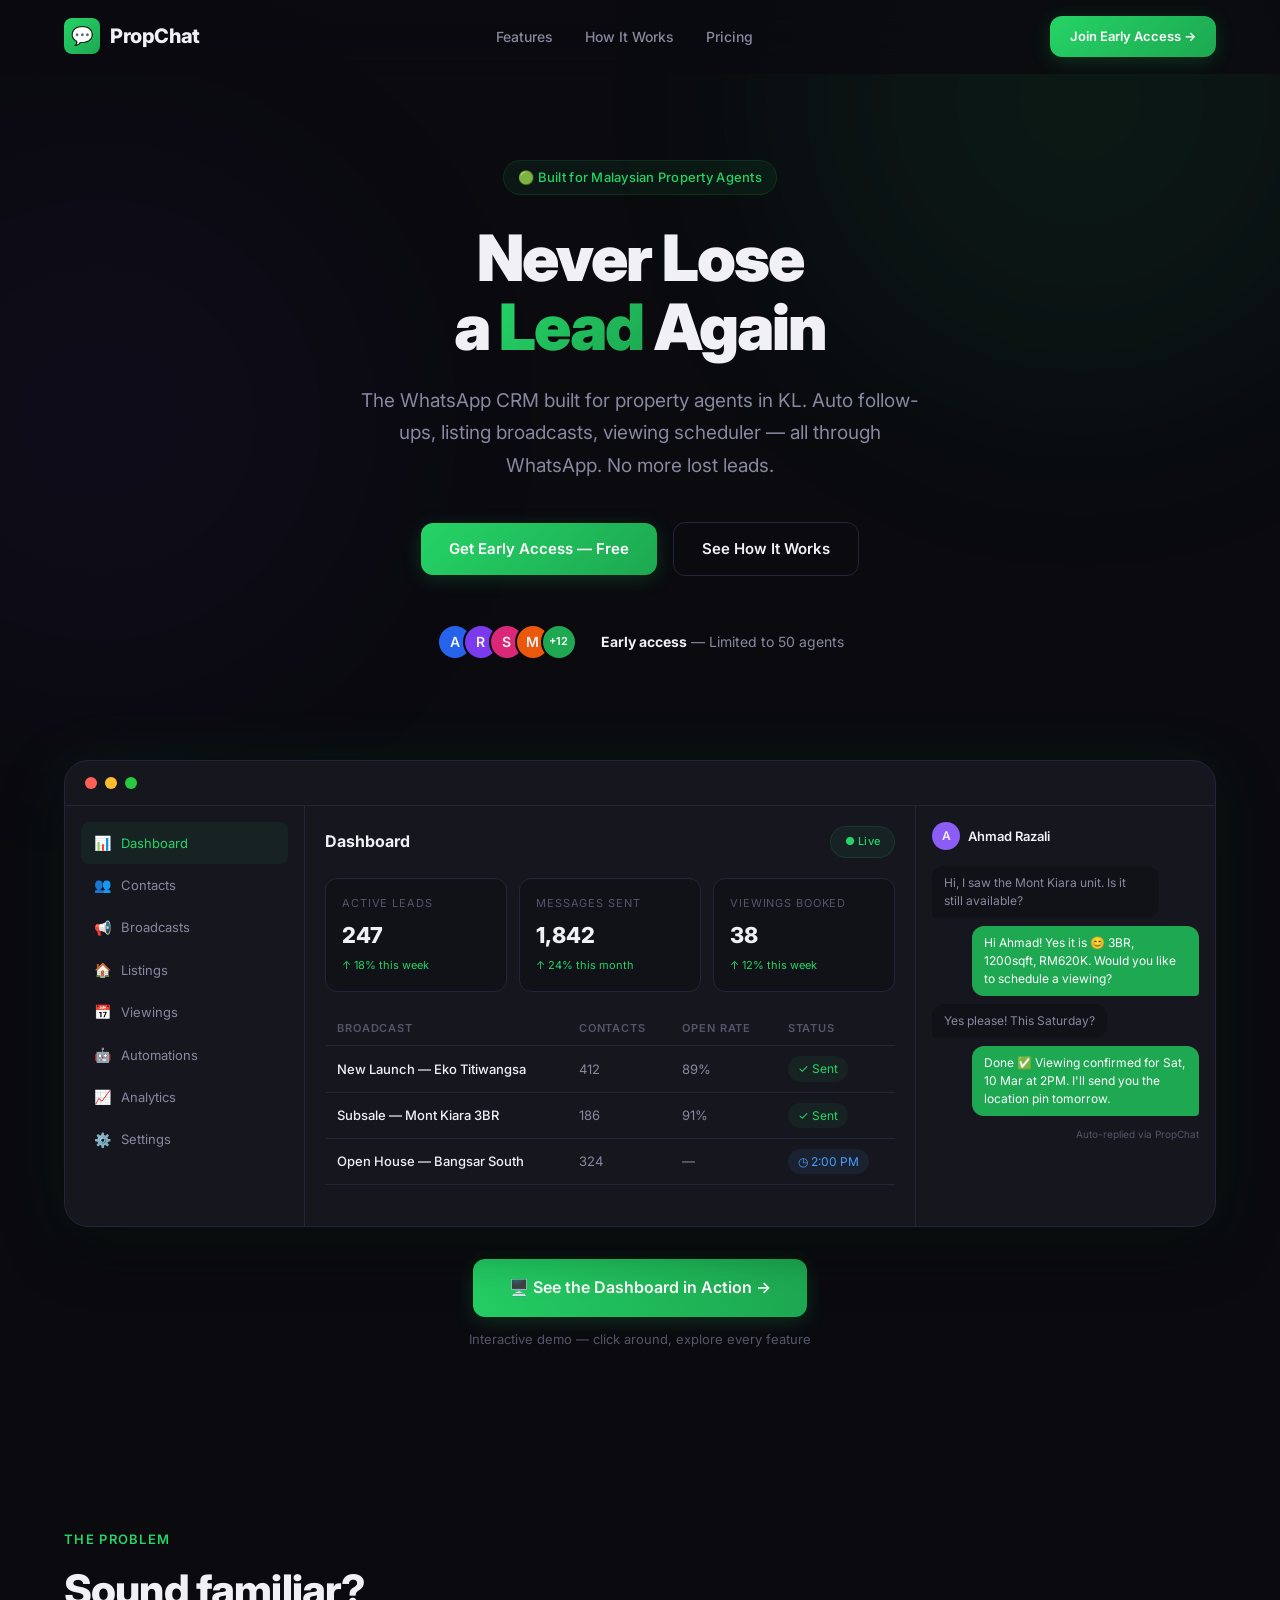
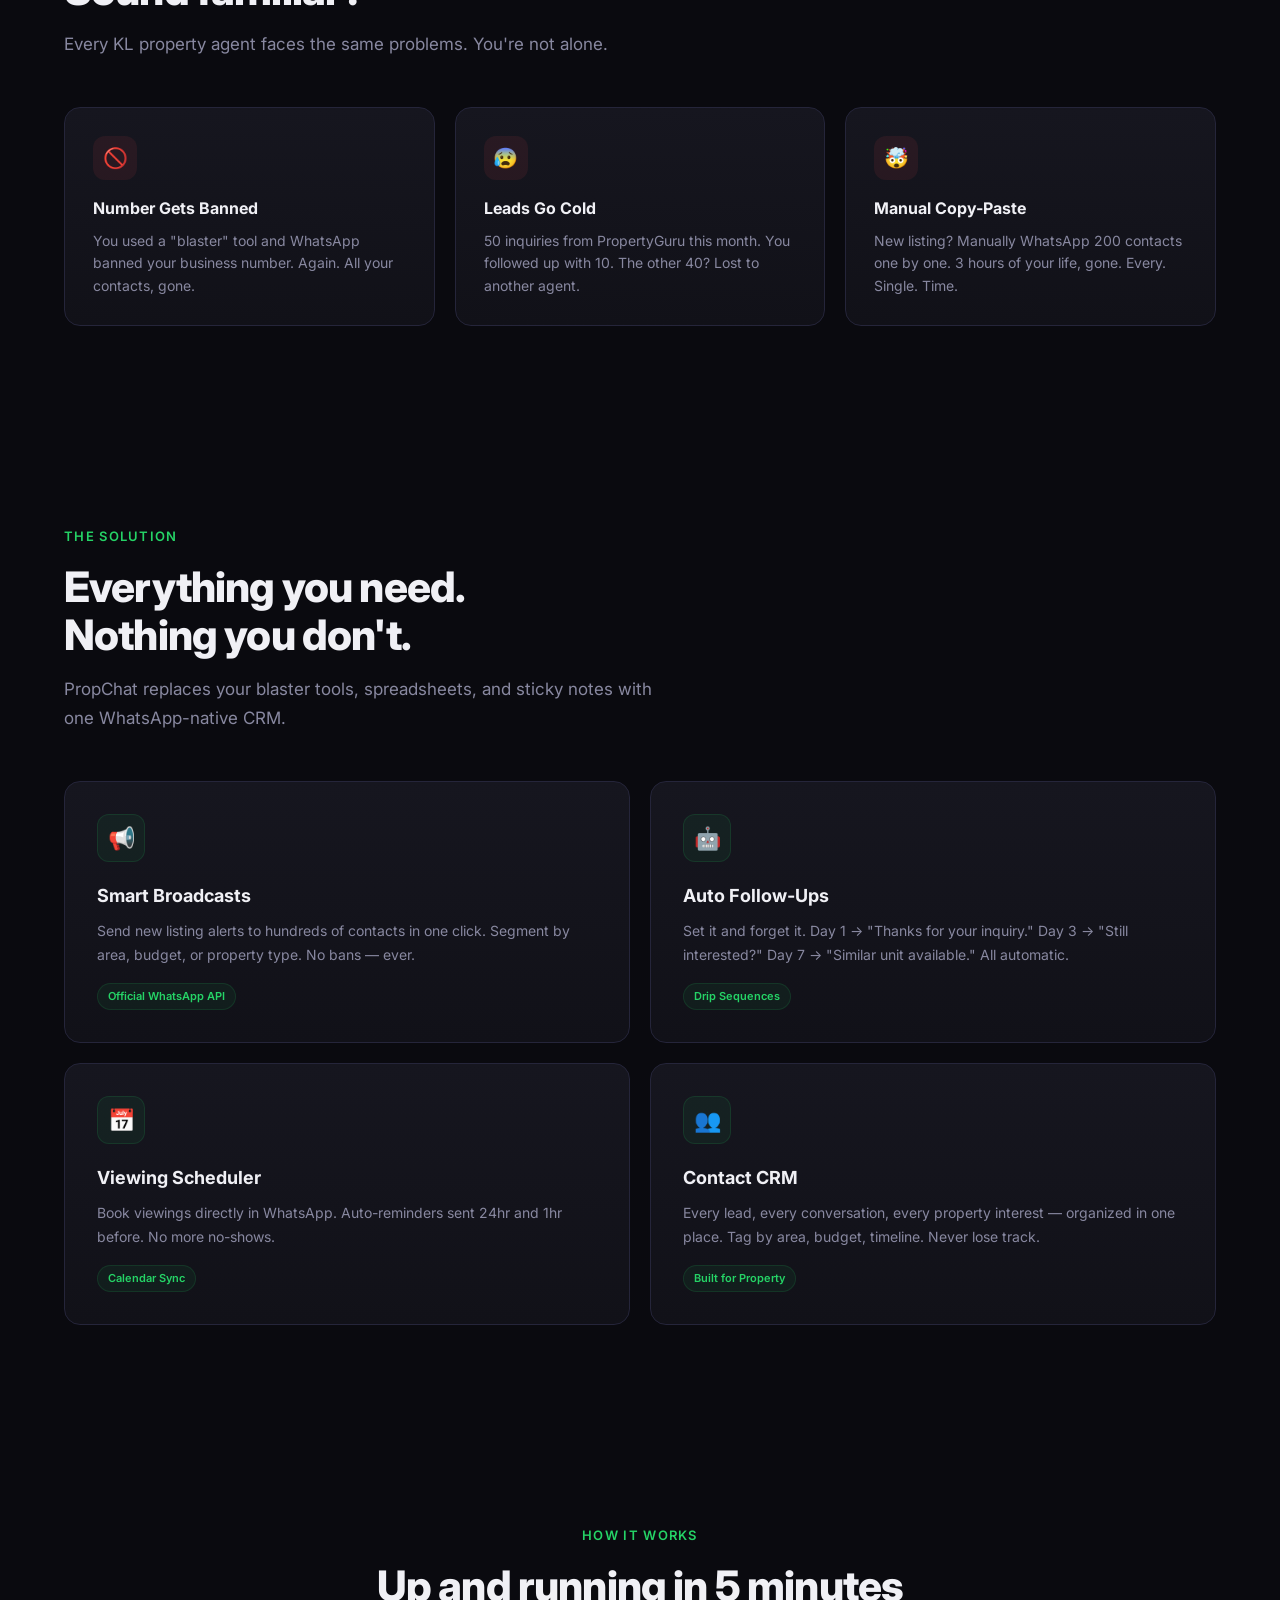
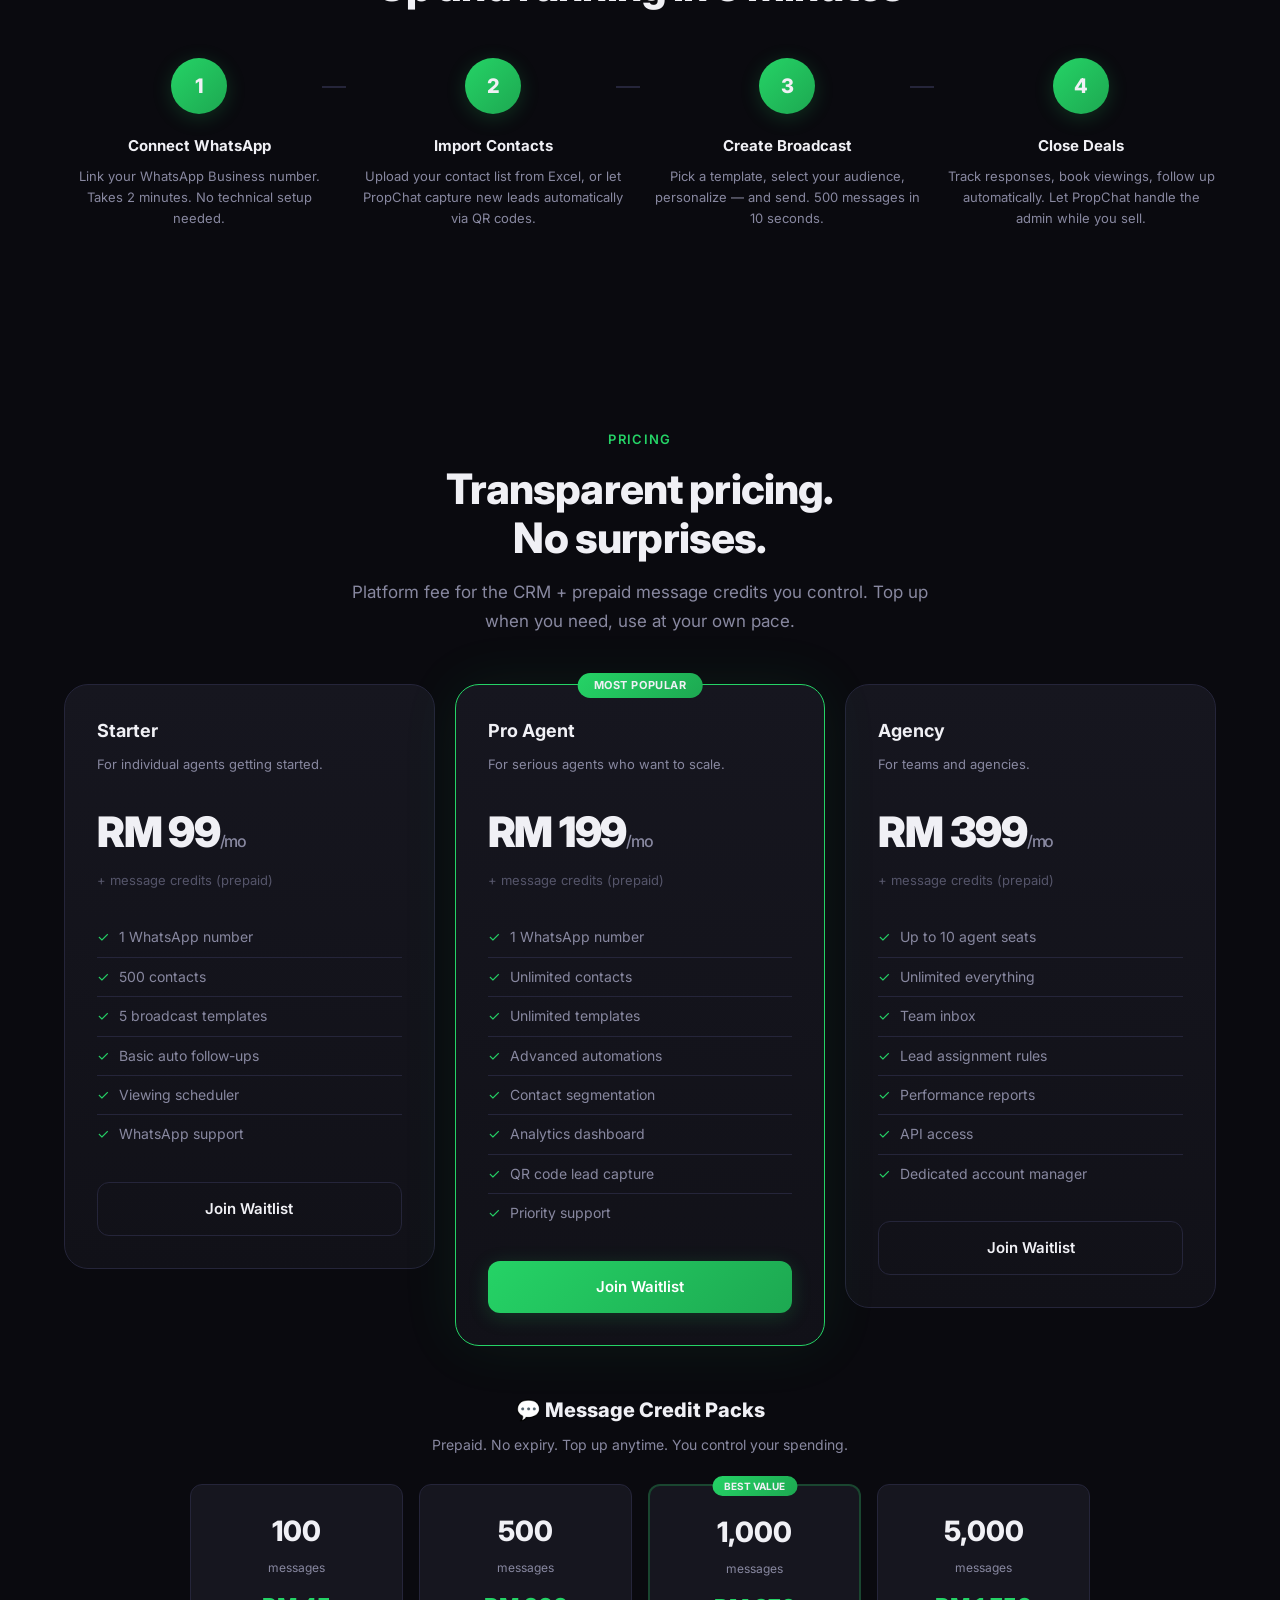
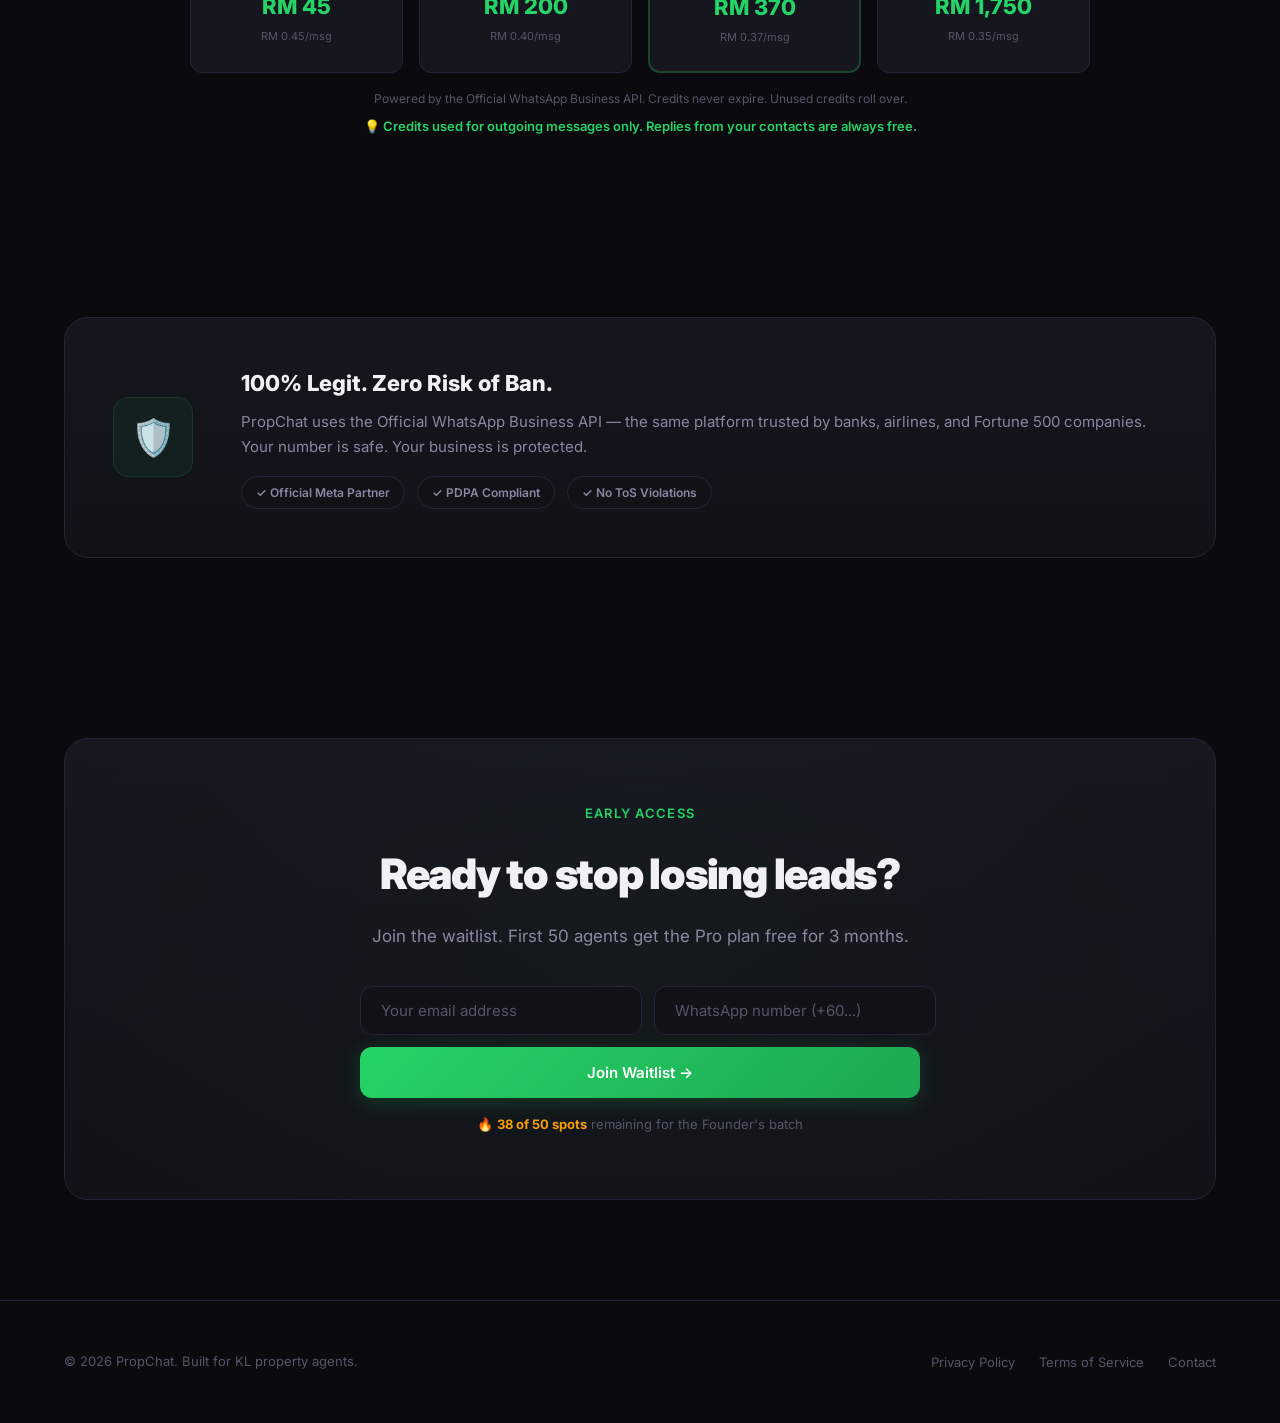
==== commit 109fafd1: "feat: add favicon, fix CTA button, connect supabase waitlist" ====
--- a/index.html
+++ b/index.html
@@ -7,6 +7,7 @@
     <title>PropChat — Never Lose a Lead Again | WhatsApp CRM for Property Agents</title>
     <meta name="description"
         content="PropChat is the WhatsApp CRM built for Malaysian property agents. Automate follow-ups, broadcast new listings, and never lose a lead again.">
+    <link rel="icon" type="image/png" href="favicon.png">
     <link rel="preconnect" href="https://fonts.googleapis.com">
     <link rel="preconnect" href="https://fonts.gstatic.com" crossorigin>
     <link href="https://fonts.googleapis.com/css2?family=Inter:wght@300;400;500;600;700;800;900&display=swap"
@@ -1623,7 +1624,8 @@
                         <input type="tel" class="cta__input" placeholder="WhatsApp number (+60...)" id="phone-input"
                             required>
                     </div>
-                    <button type="submit" class="btn btn--primary" id="submit-btn">Join Waitlist →</button>
+                    <button type="submit" class="btn btn--primary" id="submit-btn"
+                        style="width:100%; padding:16px;">Join Waitlist →</button>
                 </form>
                 <div id="form-toast"
                     style="display:none; margin-top:12px; padding:10px 20px; border-radius:8px; font-size:13px; font-weight:600; text-align:center;">
@@ -1668,8 +1670,8 @@
 
         // ===== SUPABASE CONFIG =====
         // Replace these with your actual Supabase project values
-        const SUPABASE_URL = 'YOUR_SUPABASE_URL';       // e.g. https://xxxxx.supabase.co
-        const SUPABASE_ANON_KEY = 'YOUR_SUPABASE_ANON_KEY'; // public anon key
+        const SUPABASE_URL = 'https://wlxobdhzxglqzsbbkruz.supabase.co';       // e.g. https://xxxxx.supabase.co
+        const SUPABASE_ANON_KEY = 'sb_publishable_HN2dXpBTf_xWxdxu0wyCrQ_1E3dE6Uv'; // public anon key
 
         // Form handler
         async function handleSubmit(e) {
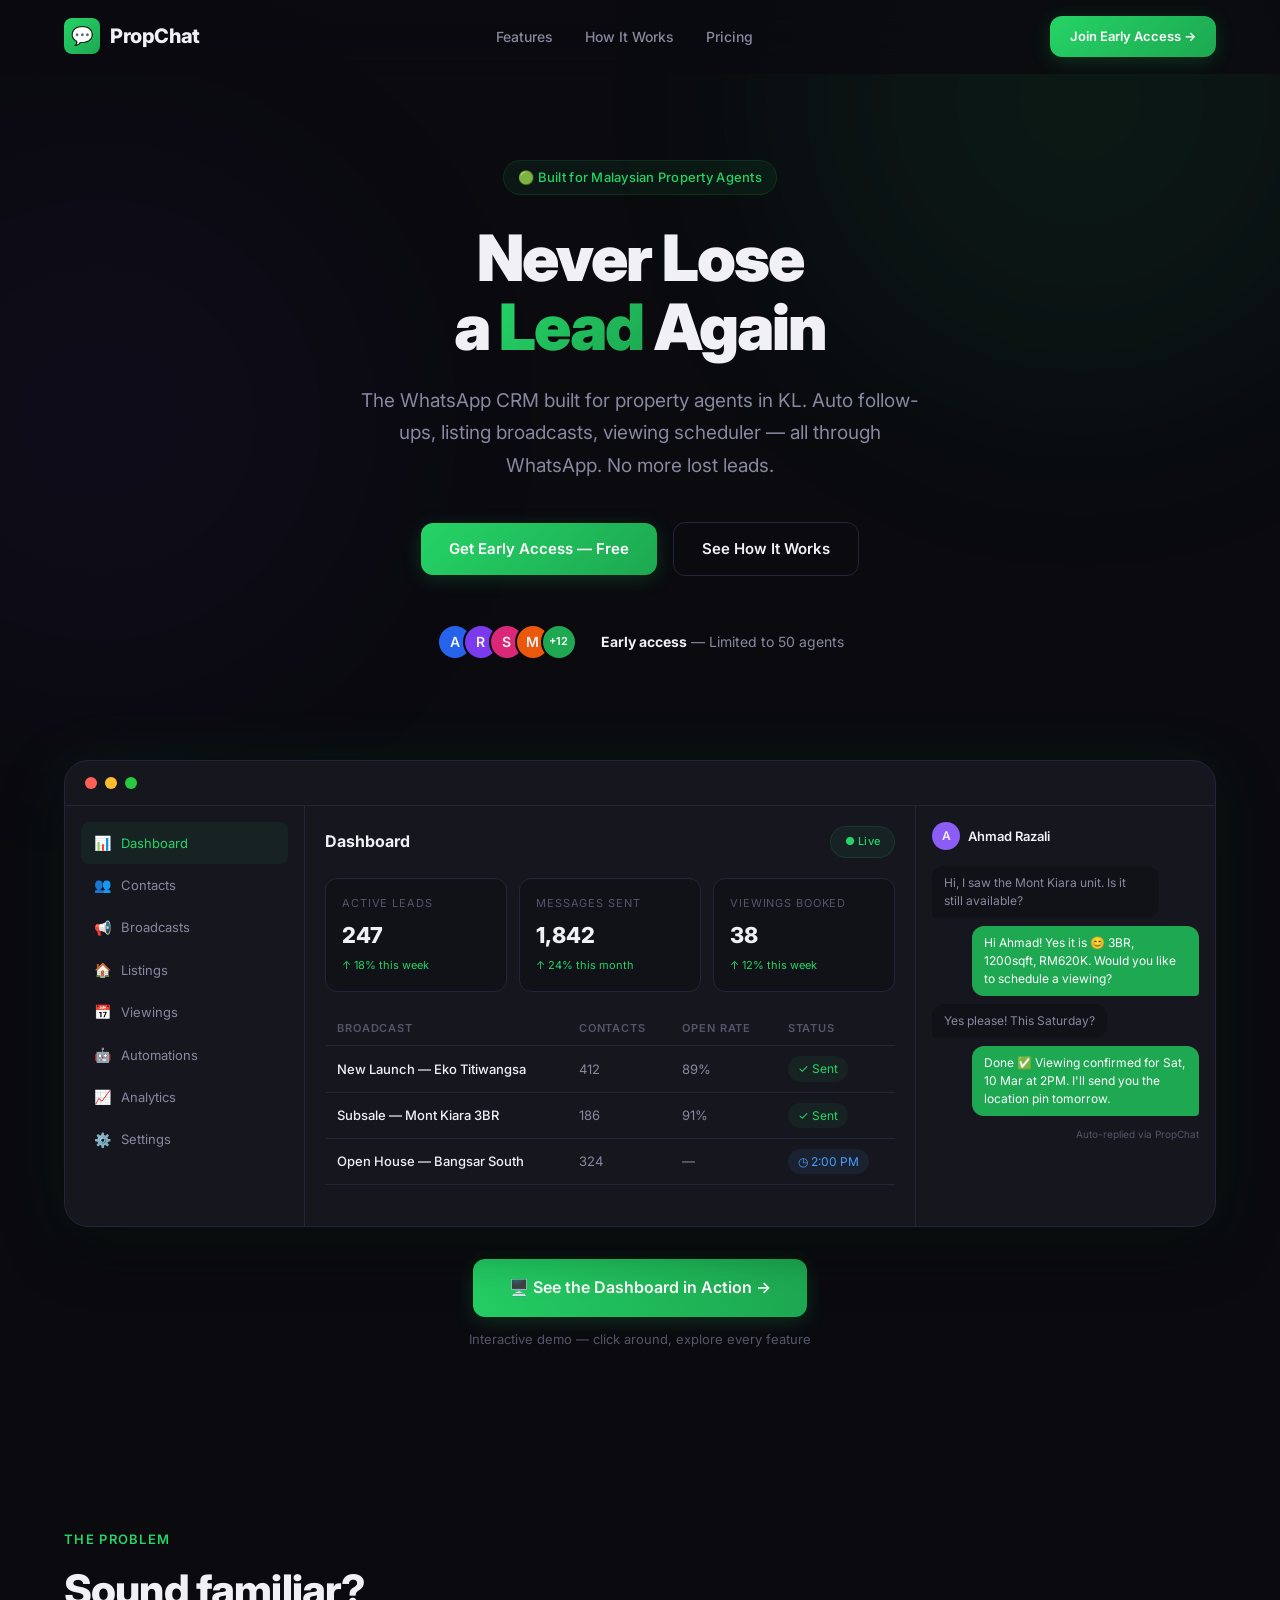
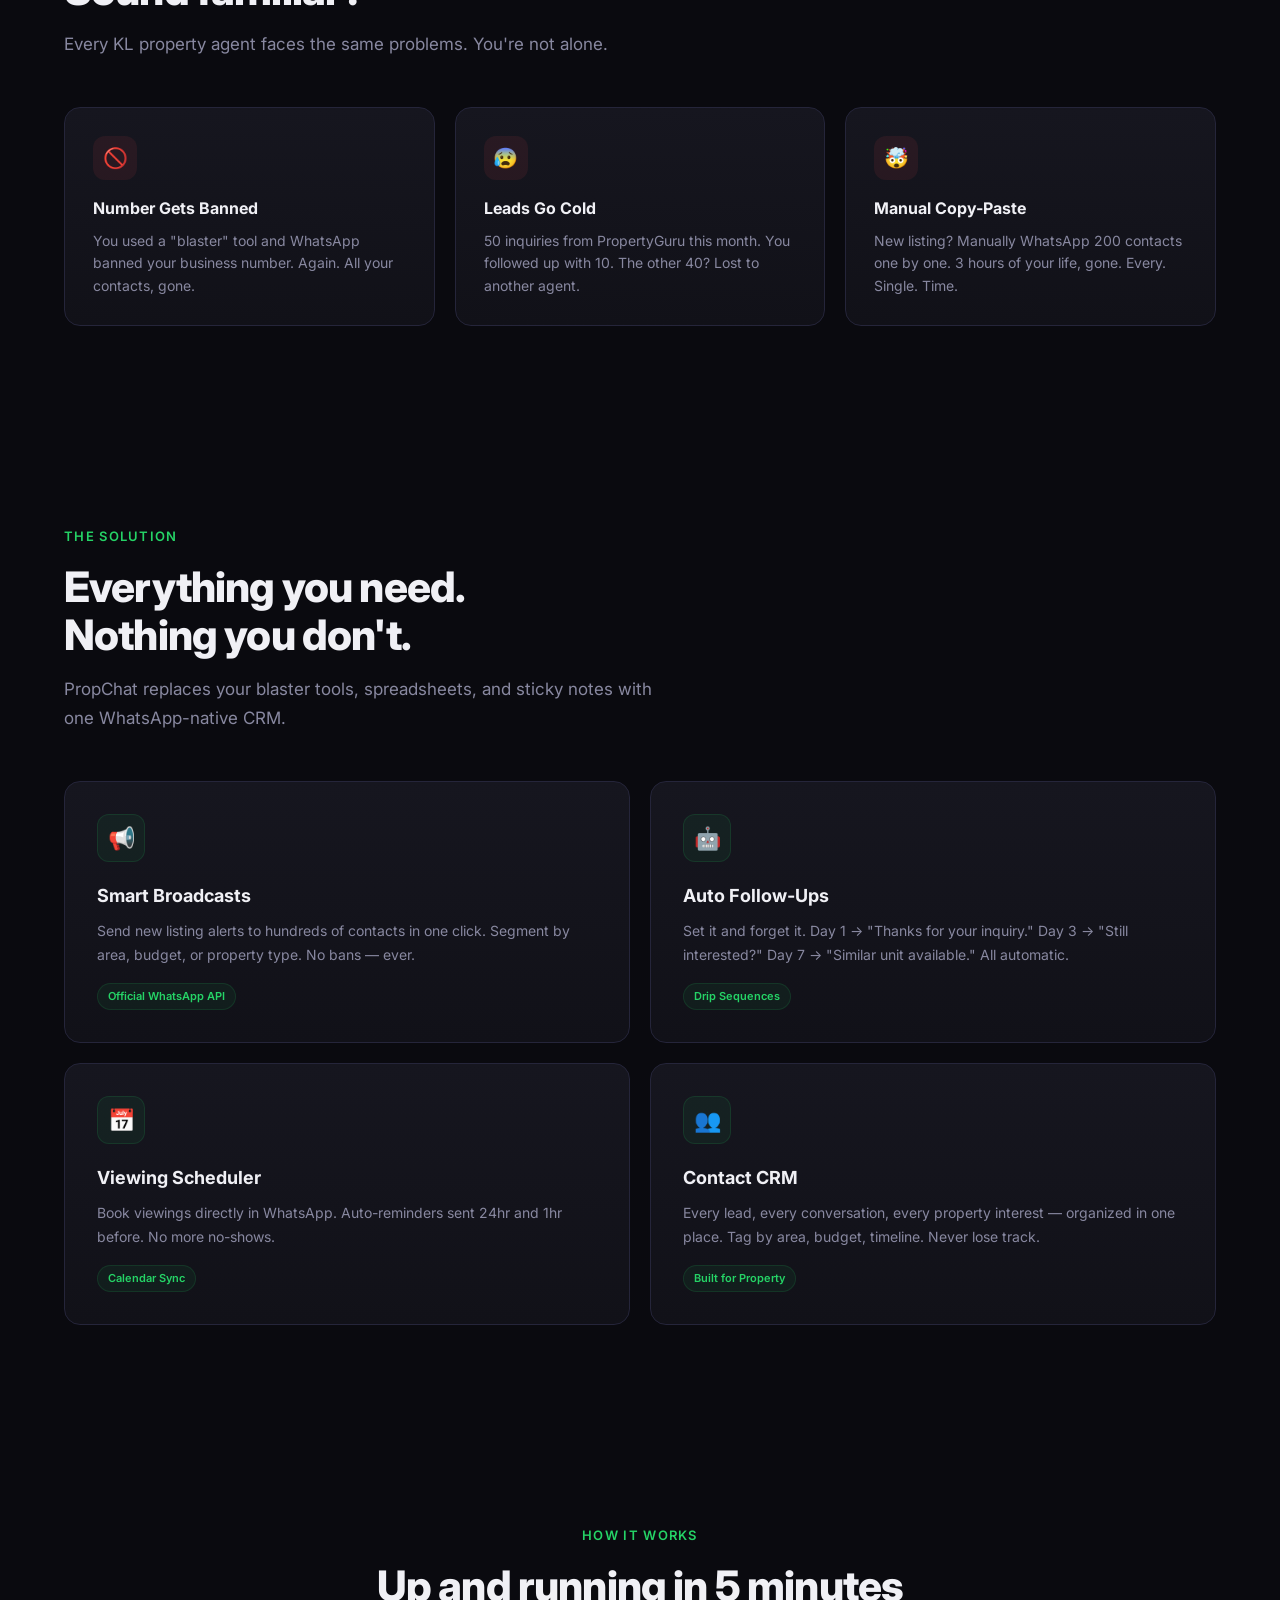
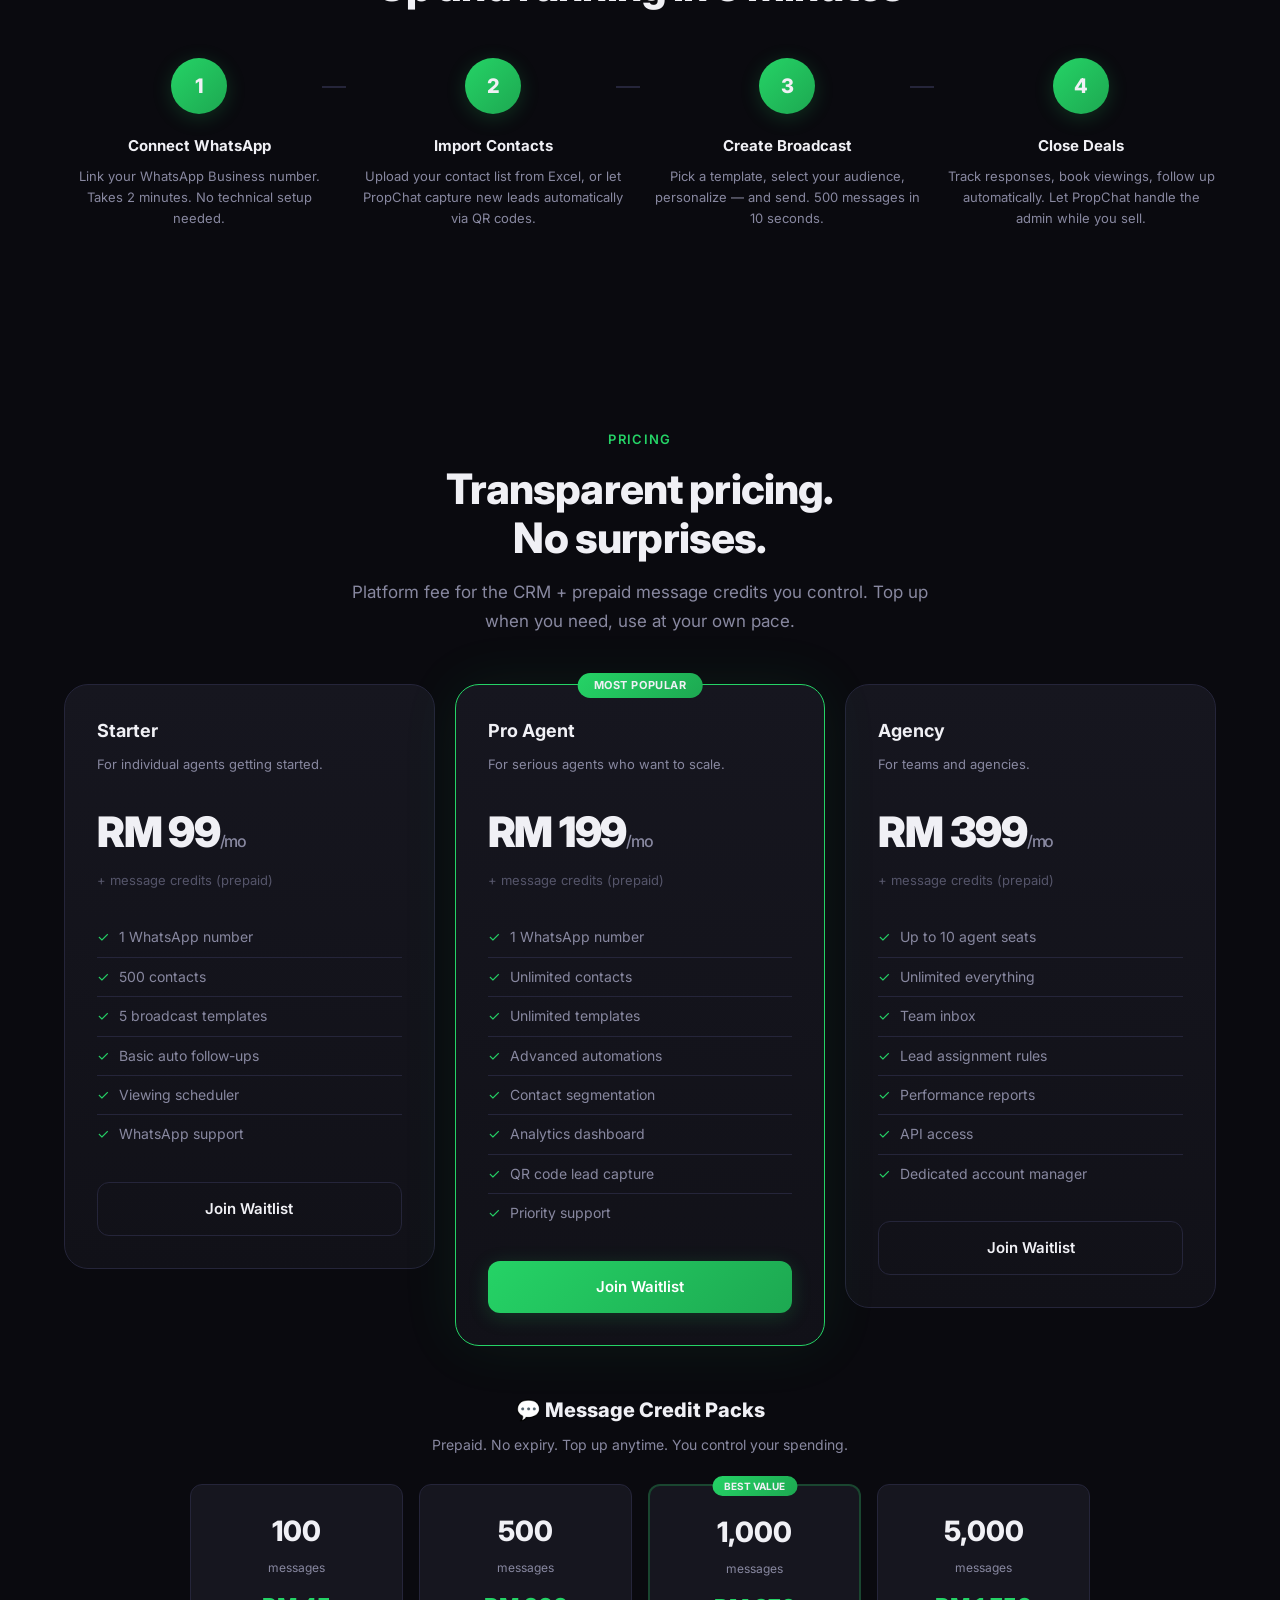
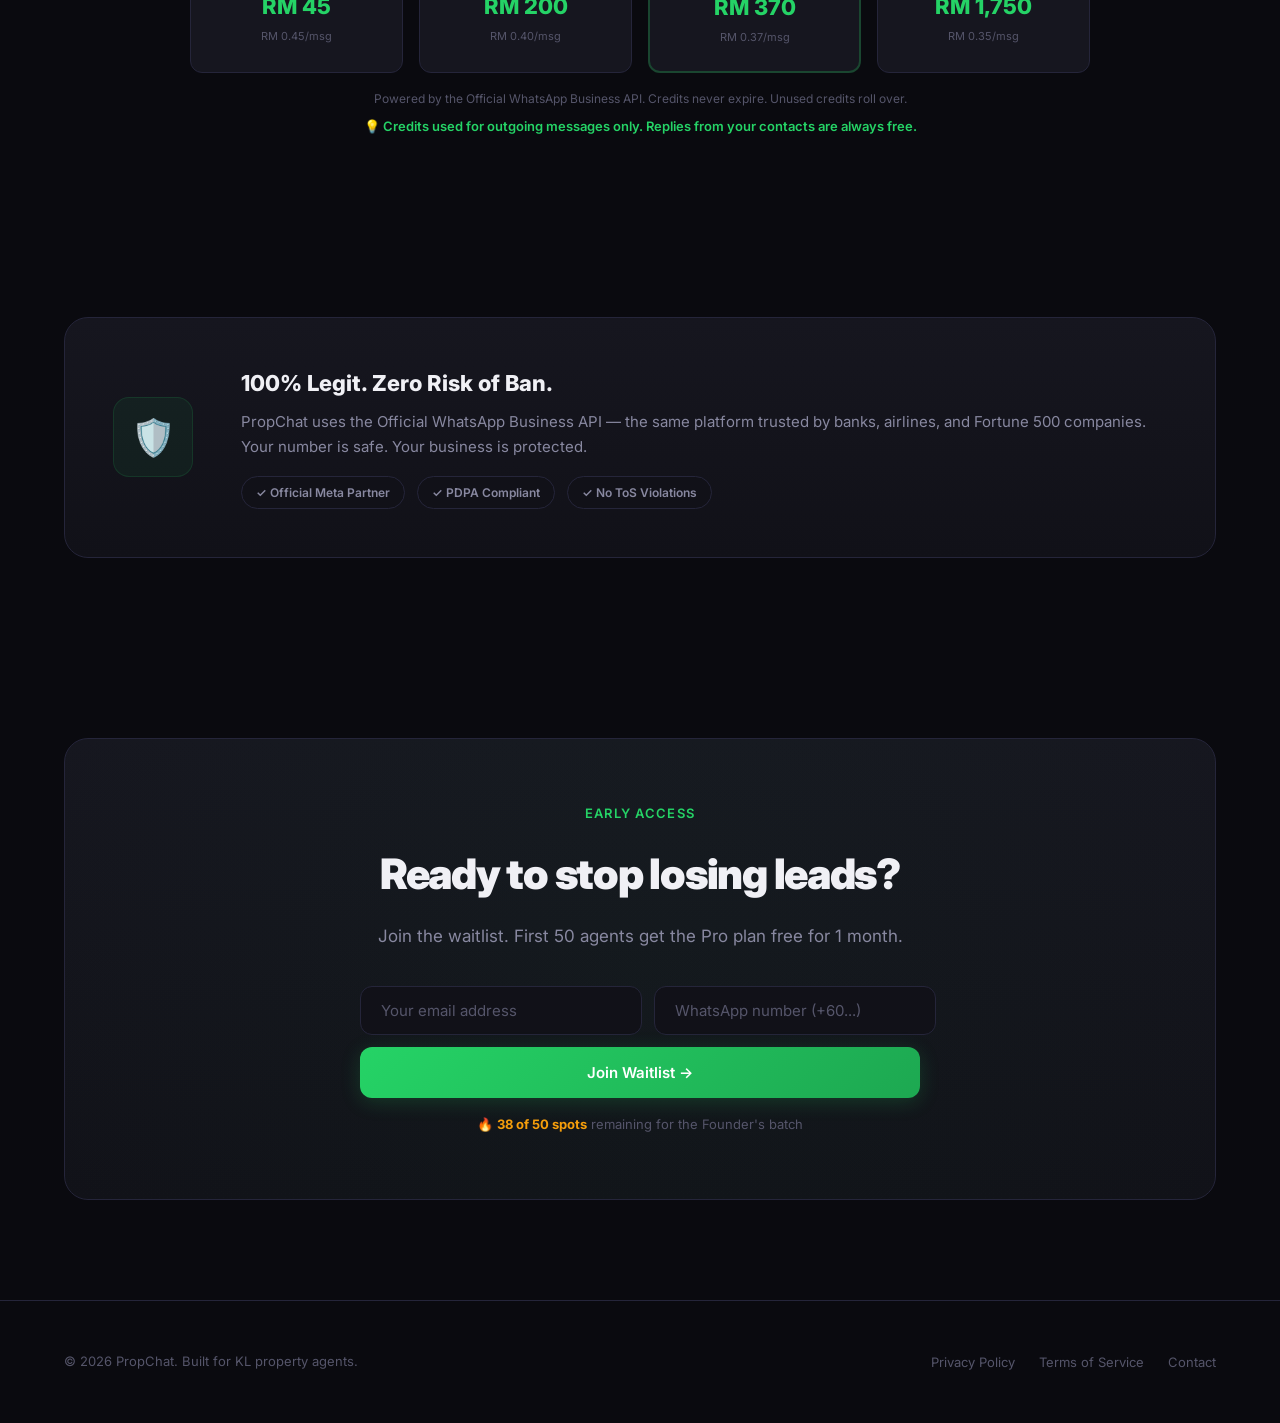
==== commit 6cb1d92b: "fix: reduce founder trial from 3 months to 1 month" ====
--- a/index.html
+++ b/index.html
@@ -1616,7 +1616,7 @@
             <div class="cta__inner">
                 <p class="section-label">Early Access</p>
                 <h2 class="cta__title">Ready to stop losing leads?</h2>
-                <p class="cta__desc">Join the waitlist. First 50 agents get the Pro plan free for 3 months.</p>
+                <p class="cta__desc">Join the waitlist. First 50 agents get the Pro plan free for 1 month.</p>
                 <form class="cta__form" onsubmit="handleSubmit(event)" id="waitlist-form">
                     <div class="cta__fields">
                         <input type="email" class="cta__input" placeholder="Your email address" id="email-input"
@@ -1671,7 +1671,7 @@
         // ===== SUPABASE CONFIG =====
         // Replace these with your actual Supabase project values
         const SUPABASE_URL = 'https://wlxobdhzxglqzsbbkruz.supabase.co';       // e.g. https://xxxxx.supabase.co
-        const SUPABASE_ANON_KEY = 'sb_publishable_HN2dXpBTf_xWxdxu0wyCrQ_1E3dE6Uv'; // public anon key
+        const SUPABASE_ANON_KEY = 'eyJhbGciOiJIUzI1NiIsInR5cCI6IkpXVCJ9.eyJpc3MiOiJzdXBhYmFzZSIsInJlZiI6IndseG9iZGh6eGdscXpzYmJrcnV6Iiwicm9sZSI6ImFub24iLCJpYXQiOjE3NzI2NDI0ODIsImV4cCI6MjA4ODIxODQ4Mn0.mVPbhZfKd5wgMsoFY7aX21NvJqssrjNm8w5WEjQpZMw';
 
         // Form handler
         async function handleSubmit(e) {
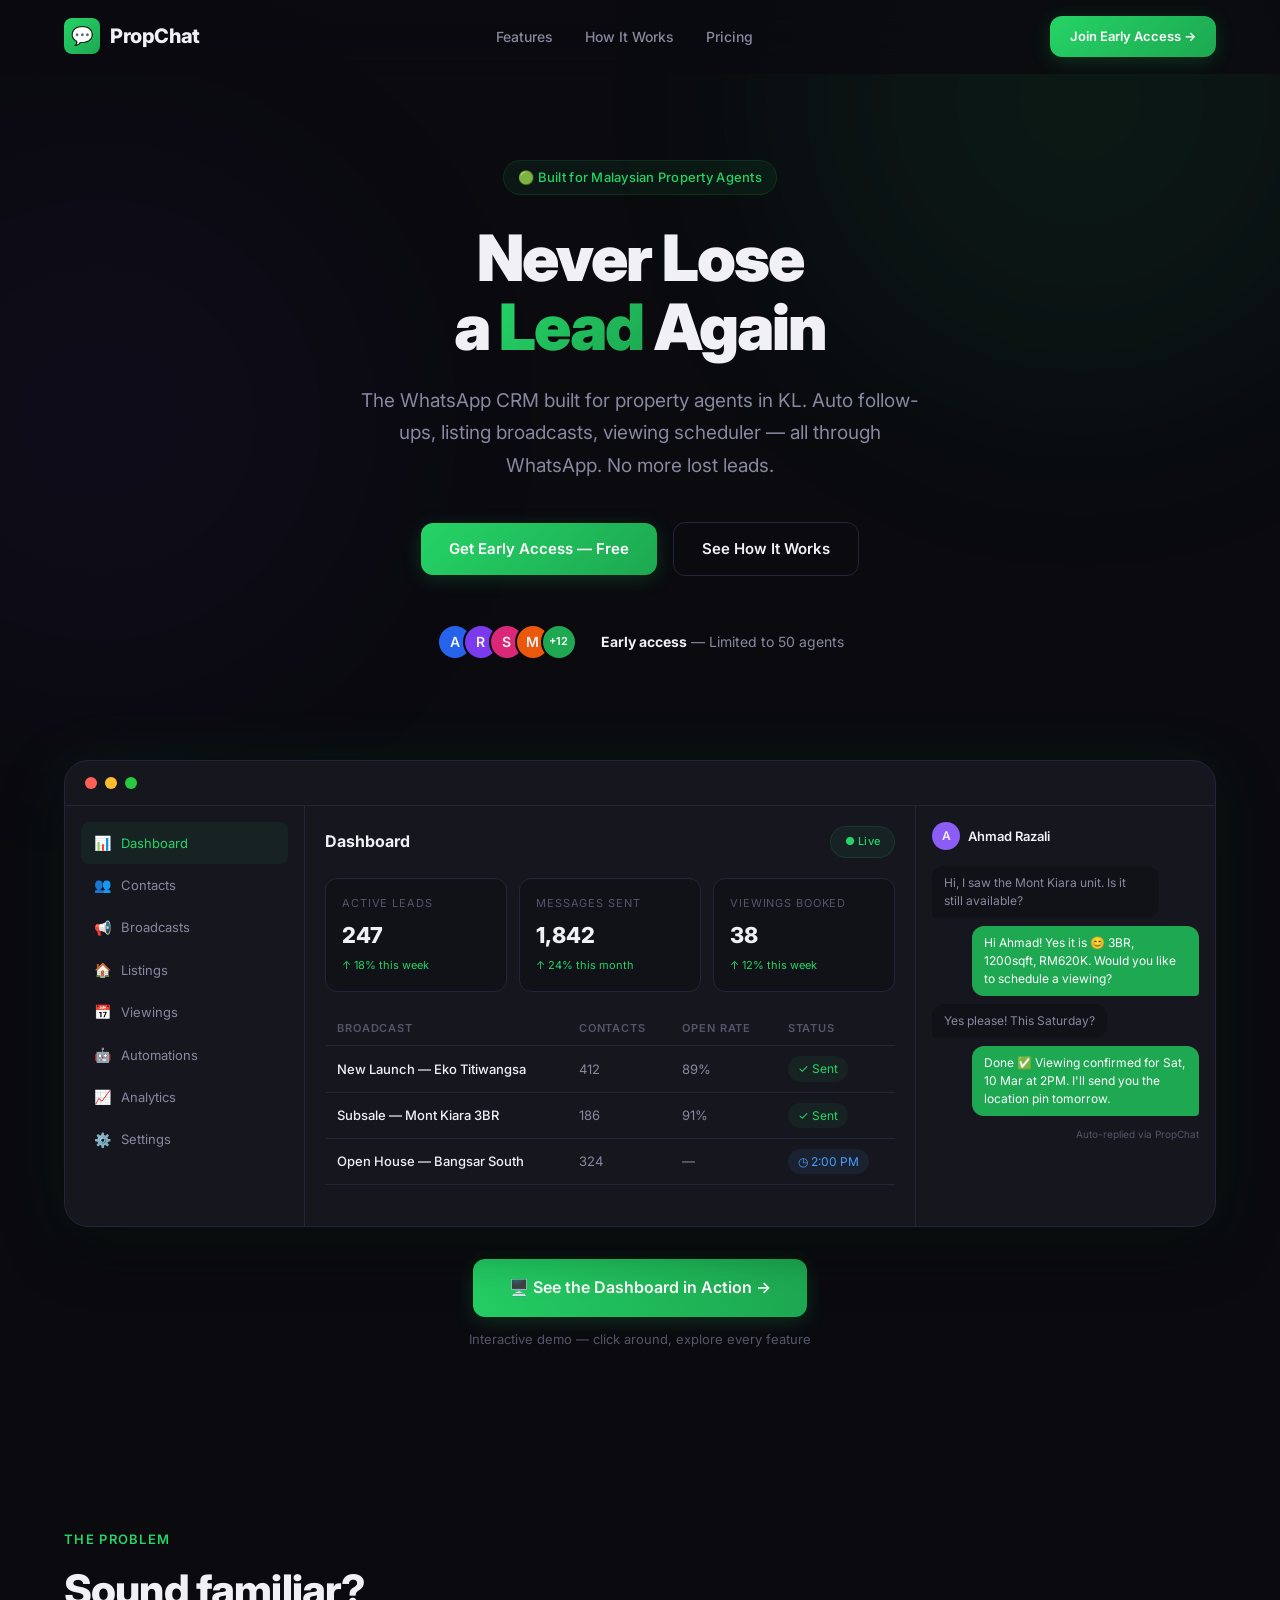
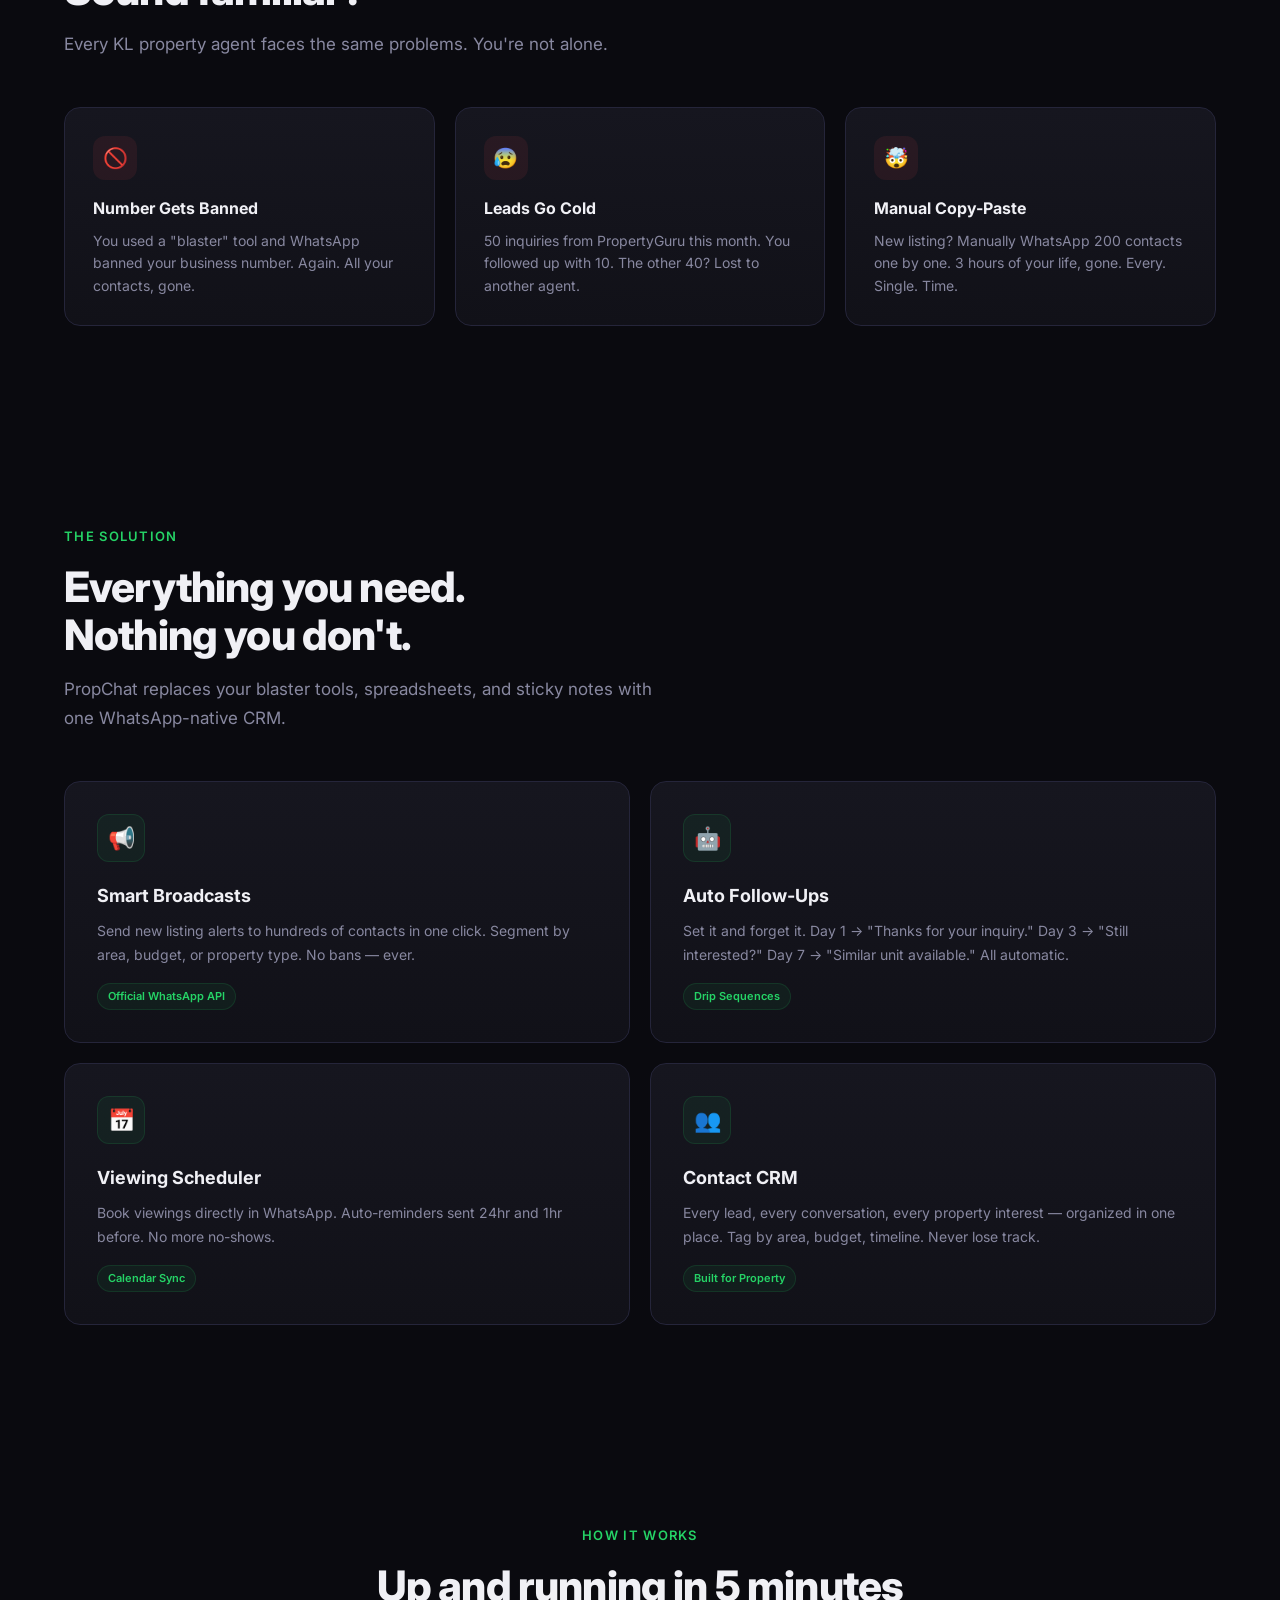
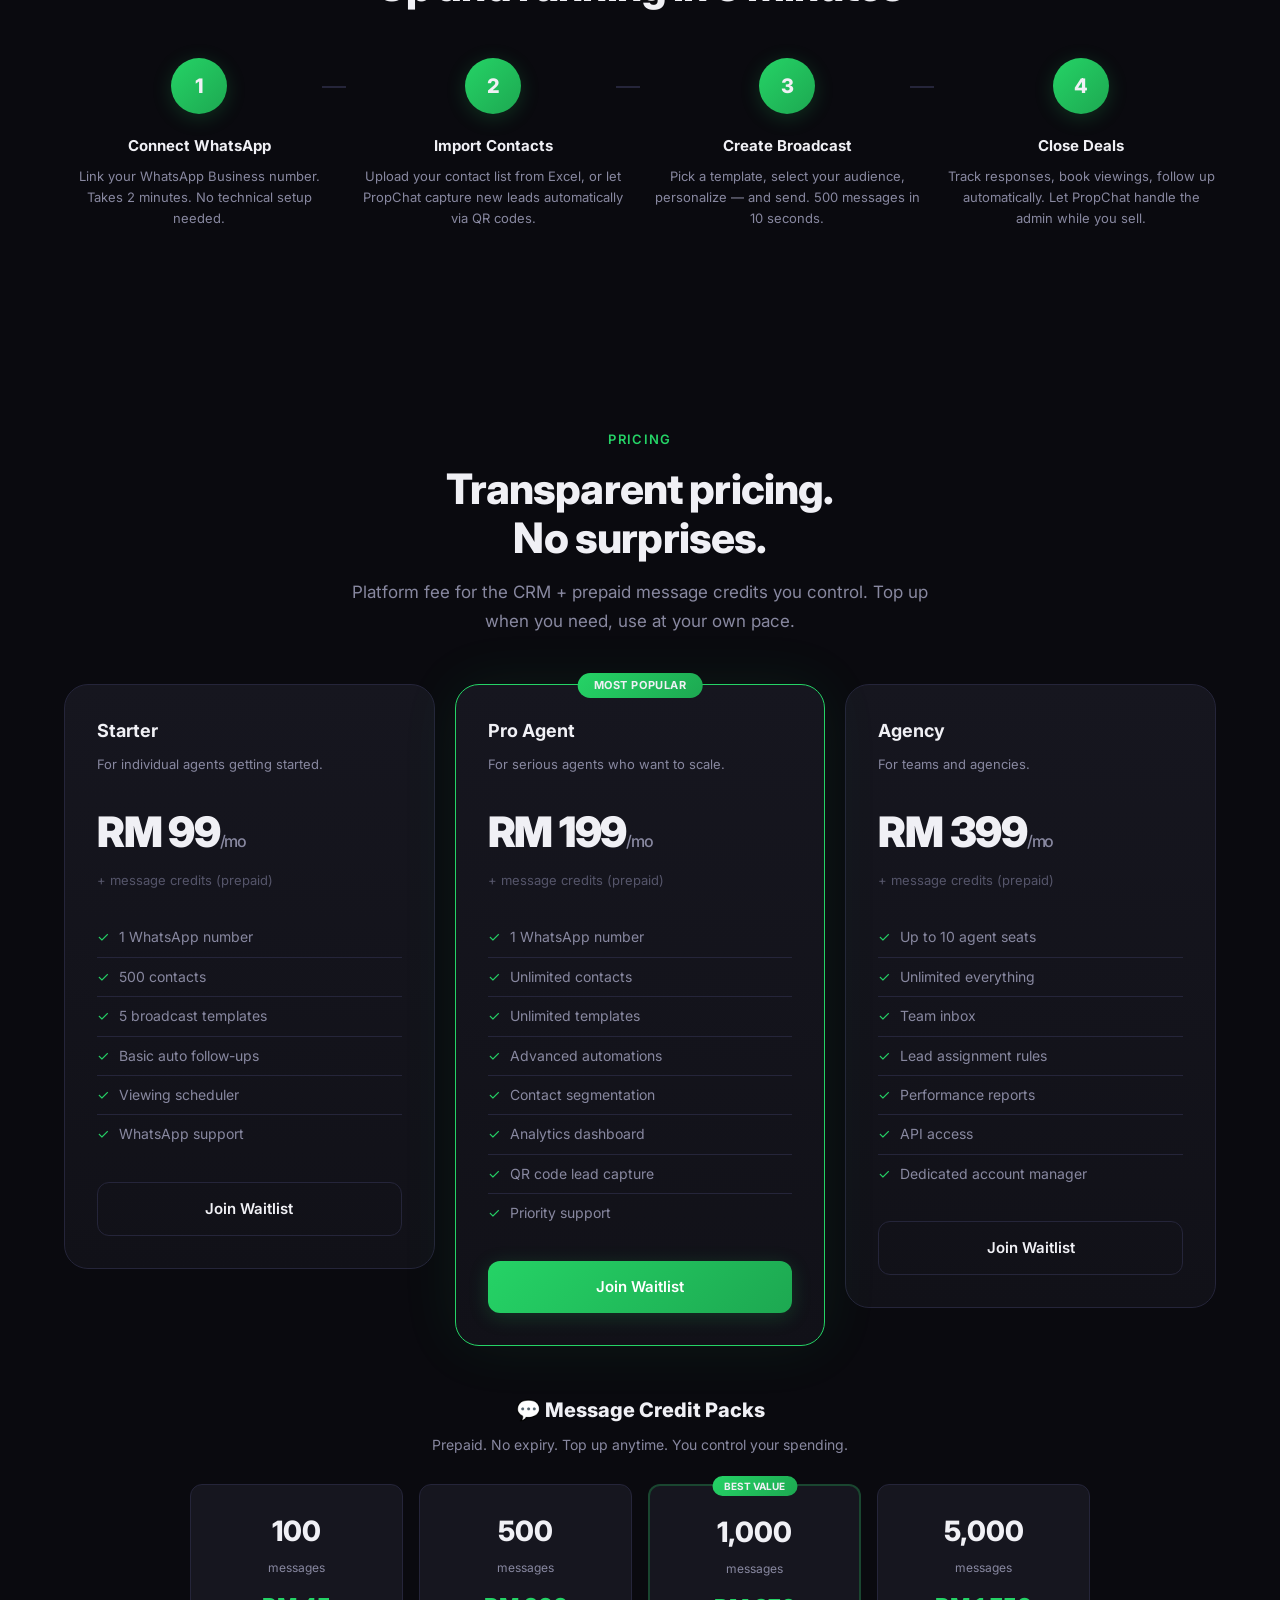
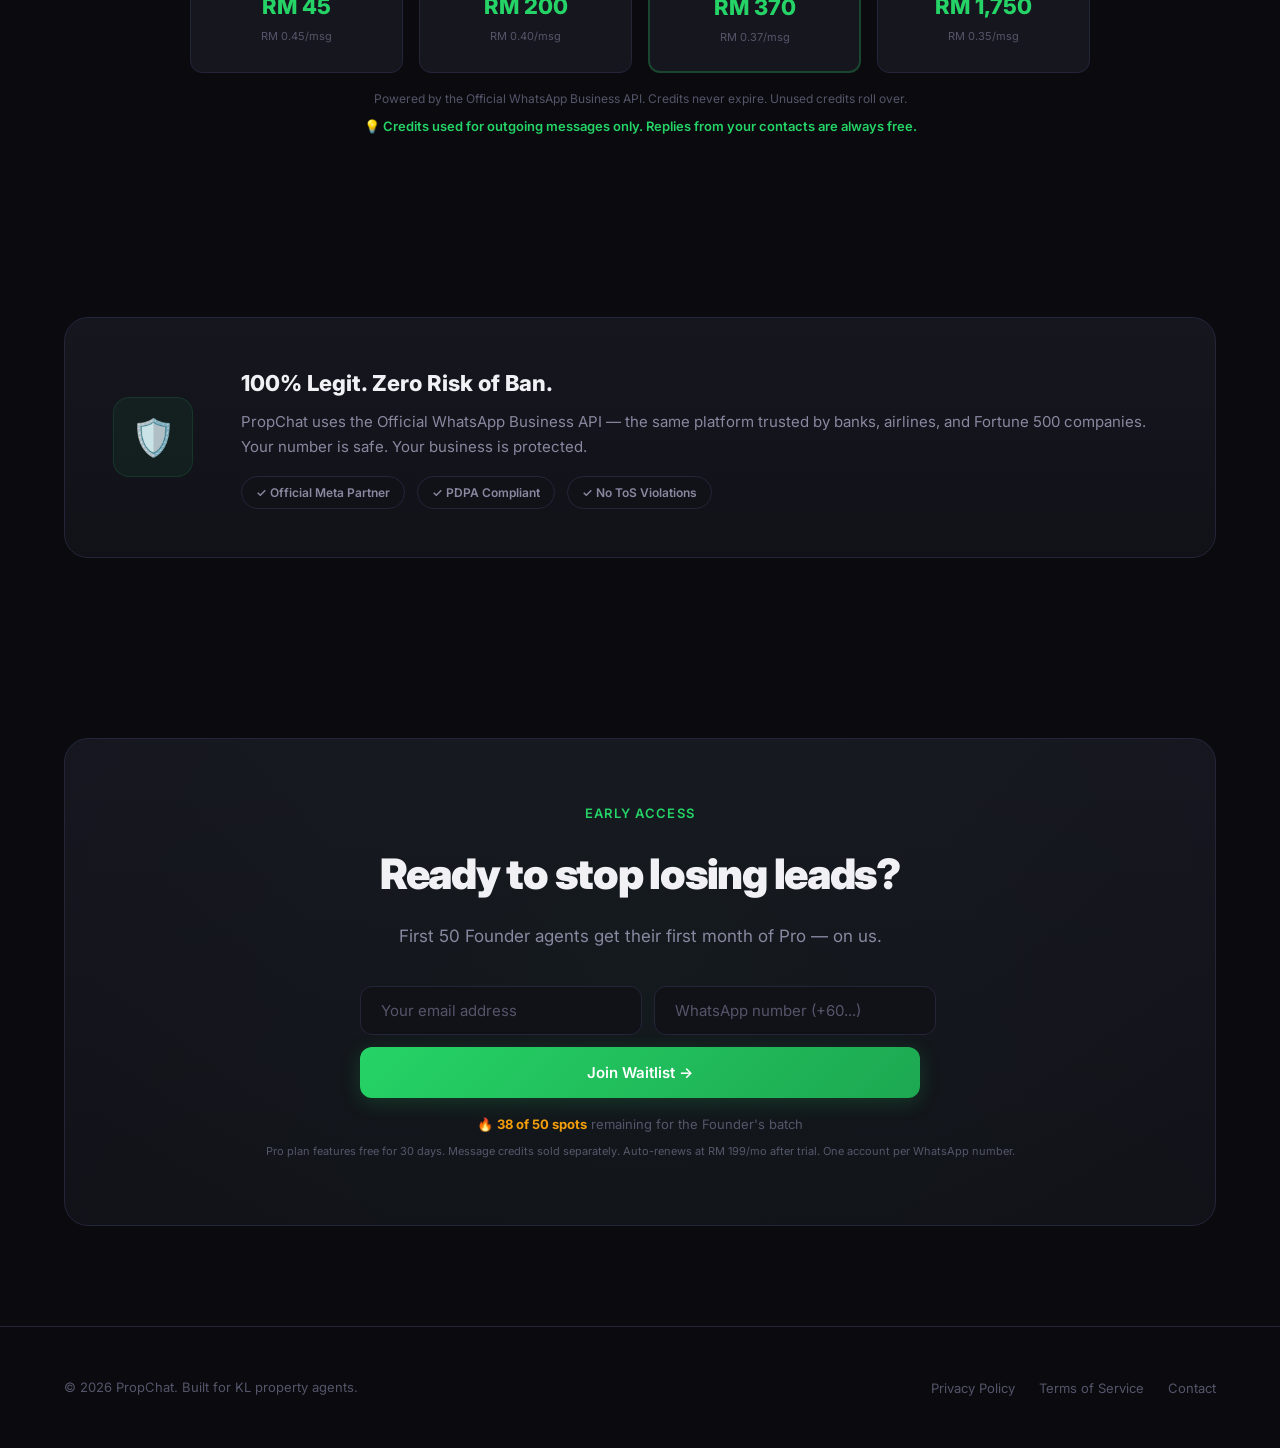
==== commit 1c222835: "fix: update CTA copy with founder messaging and fine print" ====
--- a/index.html
+++ b/index.html
@@ -1616,7 +1616,7 @@
             <div class="cta__inner">
                 <p class="section-label">Early Access</p>
                 <h2 class="cta__title">Ready to stop losing leads?</h2>
-                <p class="cta__desc">Join the waitlist. First 50 agents get the Pro plan free for 1 month.</p>
+                <p class="cta__desc">First 50 Founder agents get their first month of Pro — on us.</p>
                 <form class="cta__form" onsubmit="handleSubmit(event)" id="waitlist-form">
                     <div class="cta__fields">
                         <input type="email" class="cta__input" placeholder="Your email address" id="email-input"
@@ -1631,6 +1631,9 @@
                     style="display:none; margin-top:12px; padding:10px 20px; border-radius:8px; font-size:13px; font-weight:600; text-align:center;">
                 </div>
                 <p class="cta__spots">🔥 <strong>38 of 50 spots</strong> remaining for the Founder's batch</p>
+                <p style="font-size:11px; color:#55556a; margin-top:8px; line-height:1.6;">Pro plan features free for 30
+                    days. Message credits sold separately. Auto-renews at RM 199/mo after trial. One account per
+                    WhatsApp number.</p>
             </div>
         </div>
     </section>
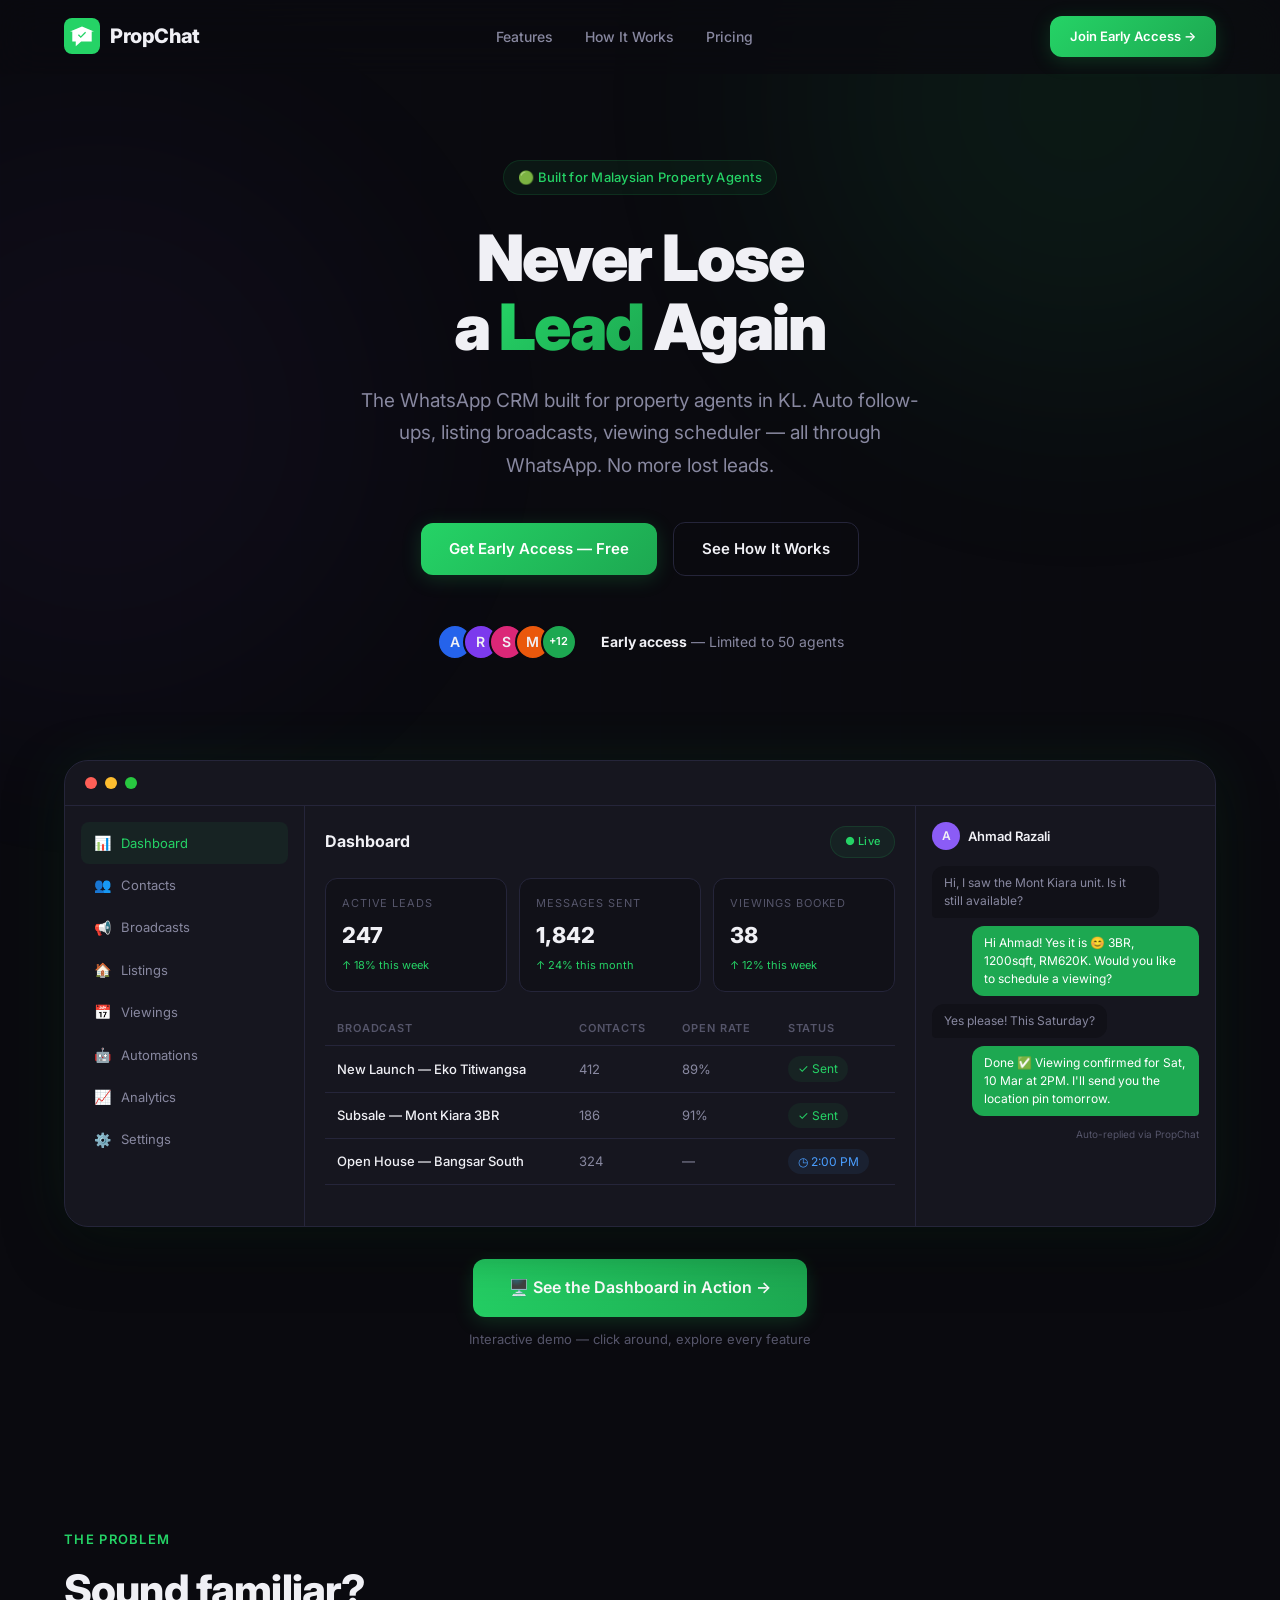
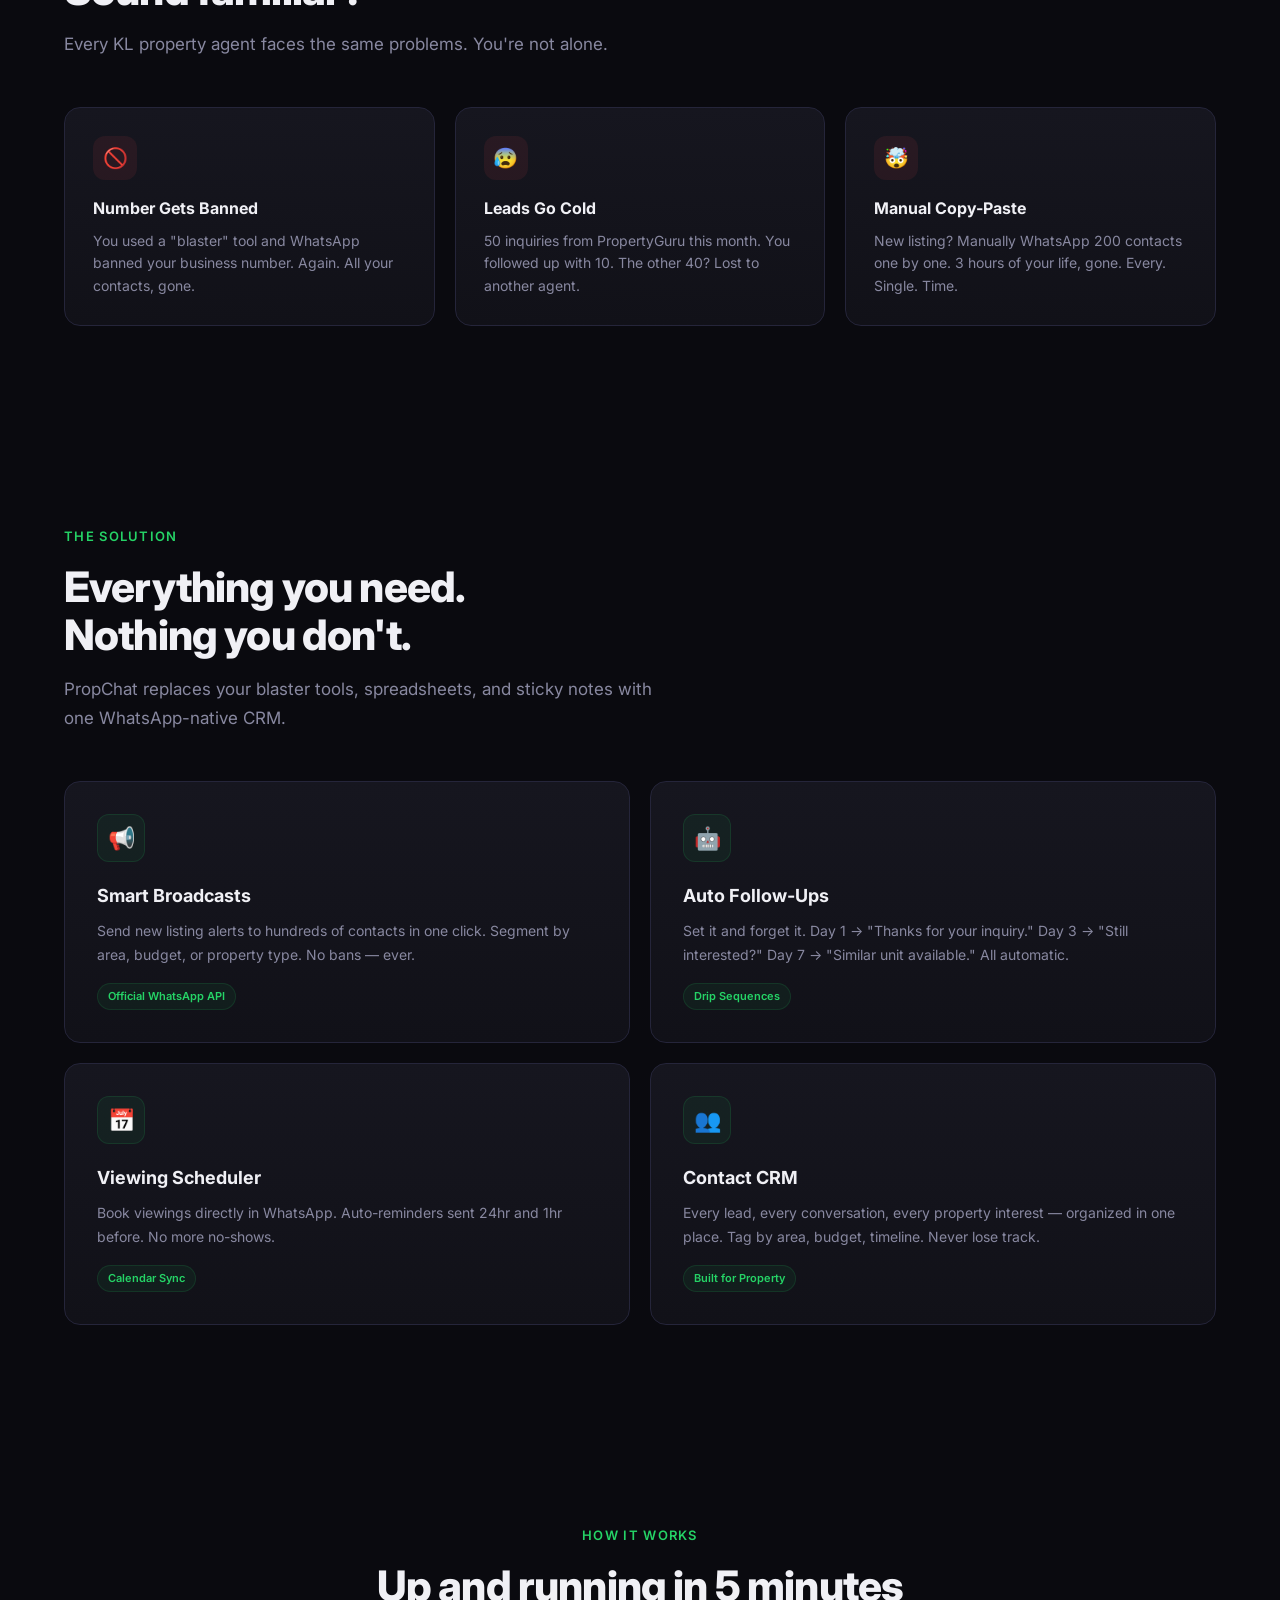
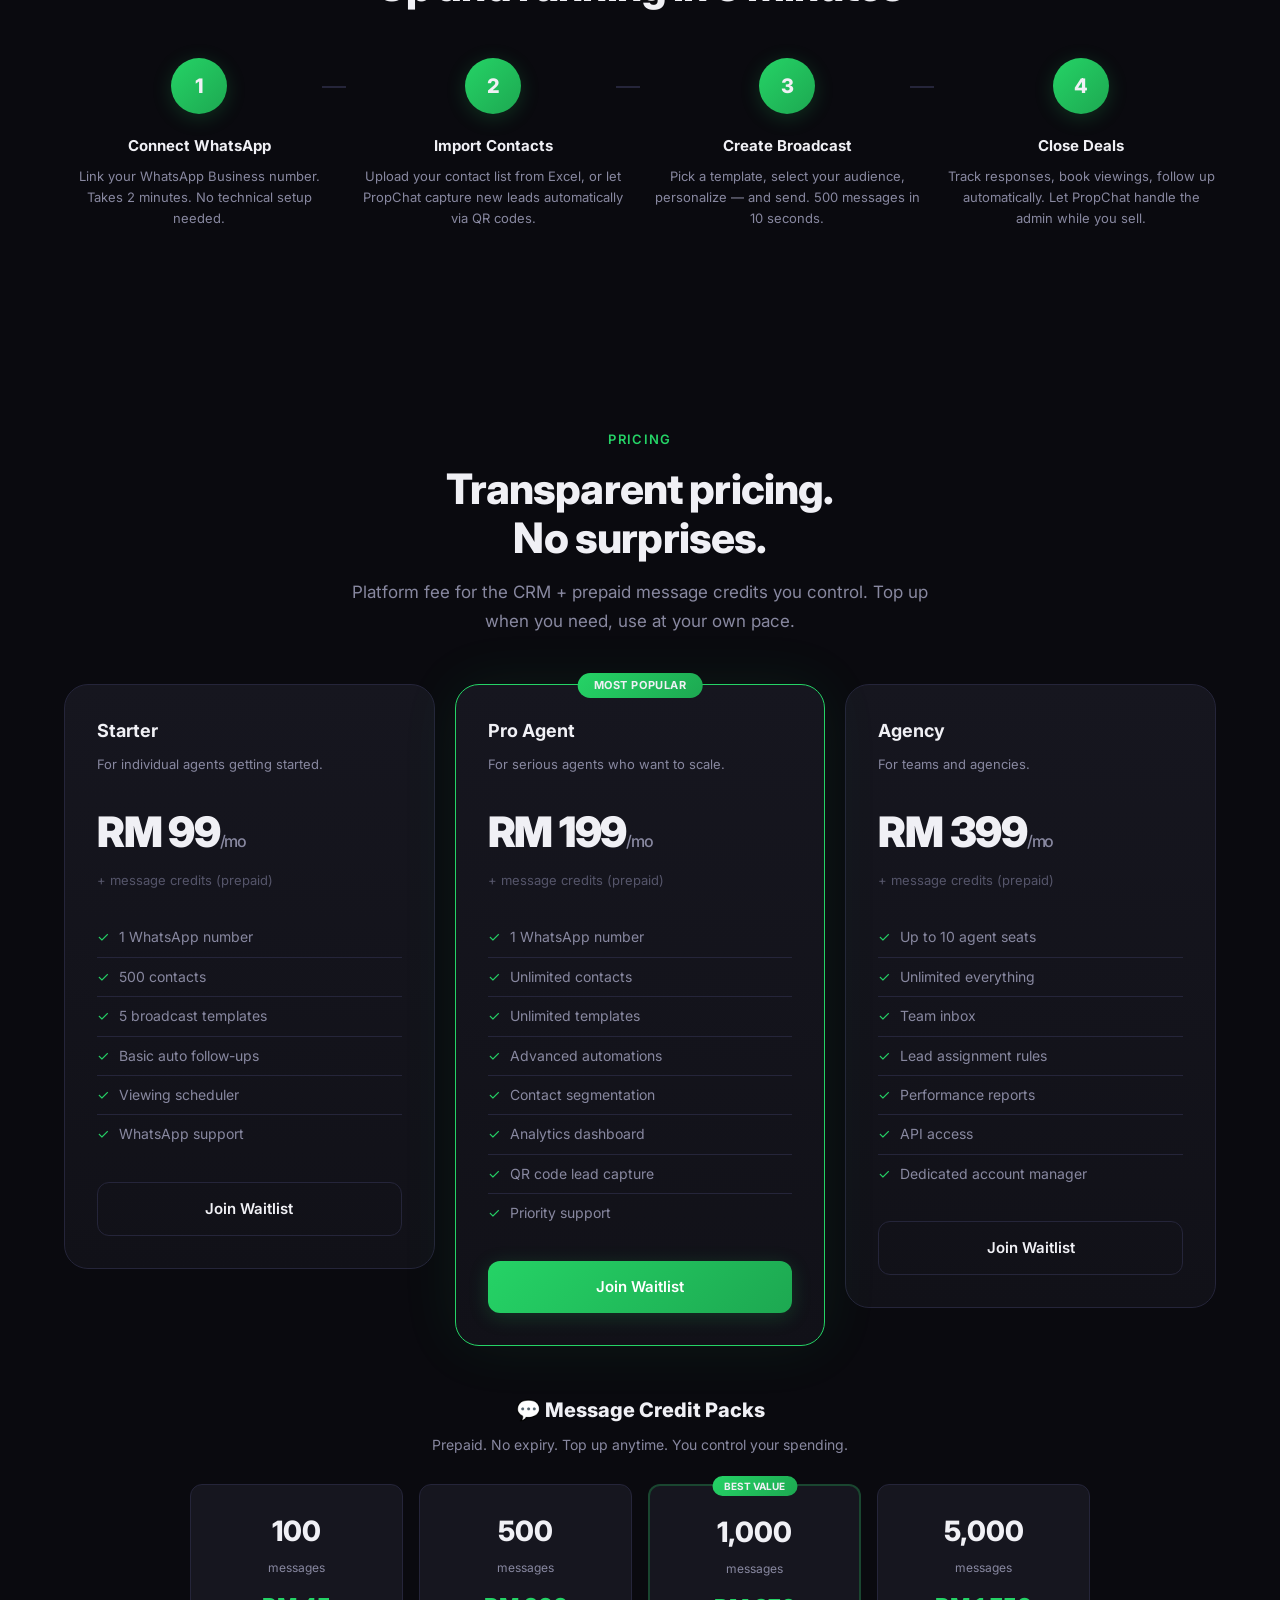
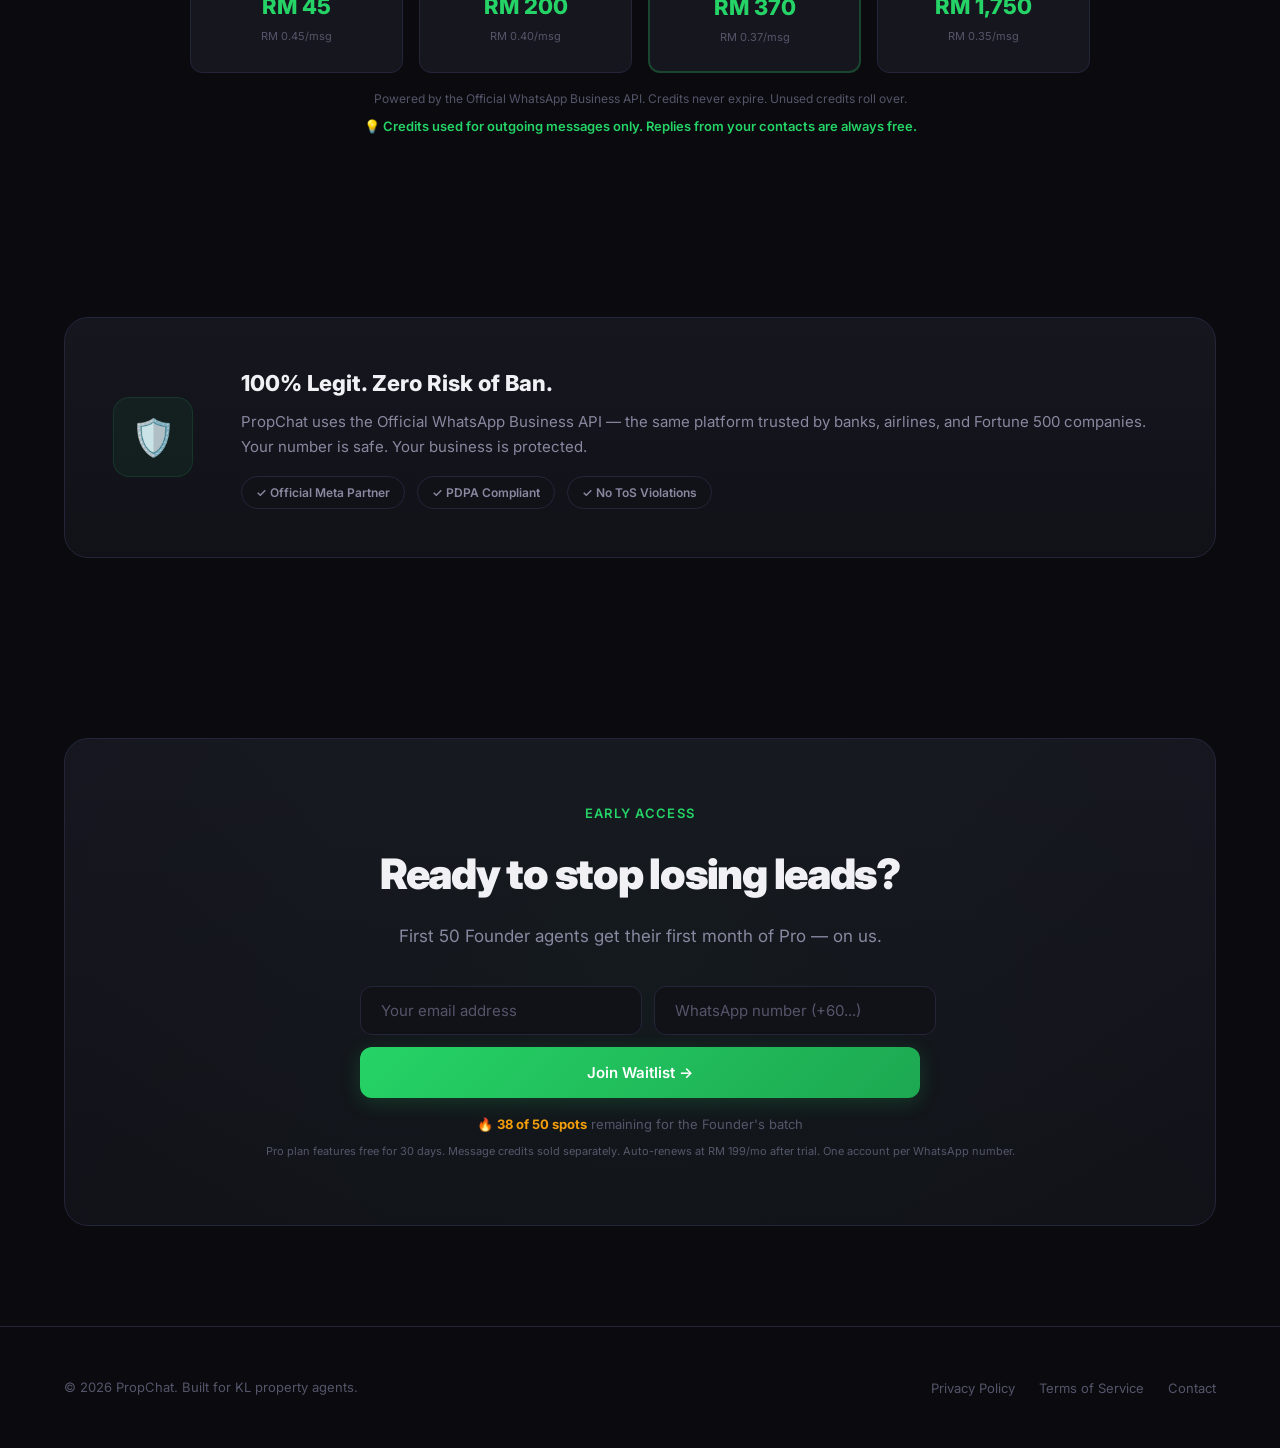
==== commit 90f9f848: "feat: replace emoji logos with custom SVG favicon across all pages" ====
--- a/index.html
+++ b/index.html
@@ -7,7 +7,7 @@
     <title>PropChat — Never Lose a Lead Again | WhatsApp CRM for Property Agents</title>
     <meta name="description"
         content="PropChat is the WhatsApp CRM built for Malaysian property agents. Automate follow-ups, broadcast new listings, and never lose a lead again.">
-    <link rel="icon" type="image/png" href="favicon.png">
+    <link rel="icon" type="image/svg+xml" href="favicon.svg">
     <link rel="preconnect" href="https://fonts.googleapis.com">
     <link rel="preconnect" href="https://fonts.gstatic.com" crossorigin>
     <link href="https://fonts.googleapis.com/css2?family=Inter:wght@300;400;500;600;700;800;900&display=swap"
@@ -228,11 +228,6 @@
             width: 36px;
             height: 36px;
             border-radius: var(--radius-sm);
-            background: var(--gradient-green);
-            display: flex;
-            align-items: center;
-            justify-content: center;
-            font-size: 18px;
         }
 
         .nav__links {
@@ -1198,7 +1193,7 @@
     <nav class="nav" id="nav">
         <div class="container nav__inner">
             <a href="#" class="nav__logo">
-                <div class="nav__logo-icon">💬</div>
+                <img src="favicon.svg" alt="PropChat" class="nav__logo-icon">
                 PropChat
             </a>
             <ul class="nav__links">
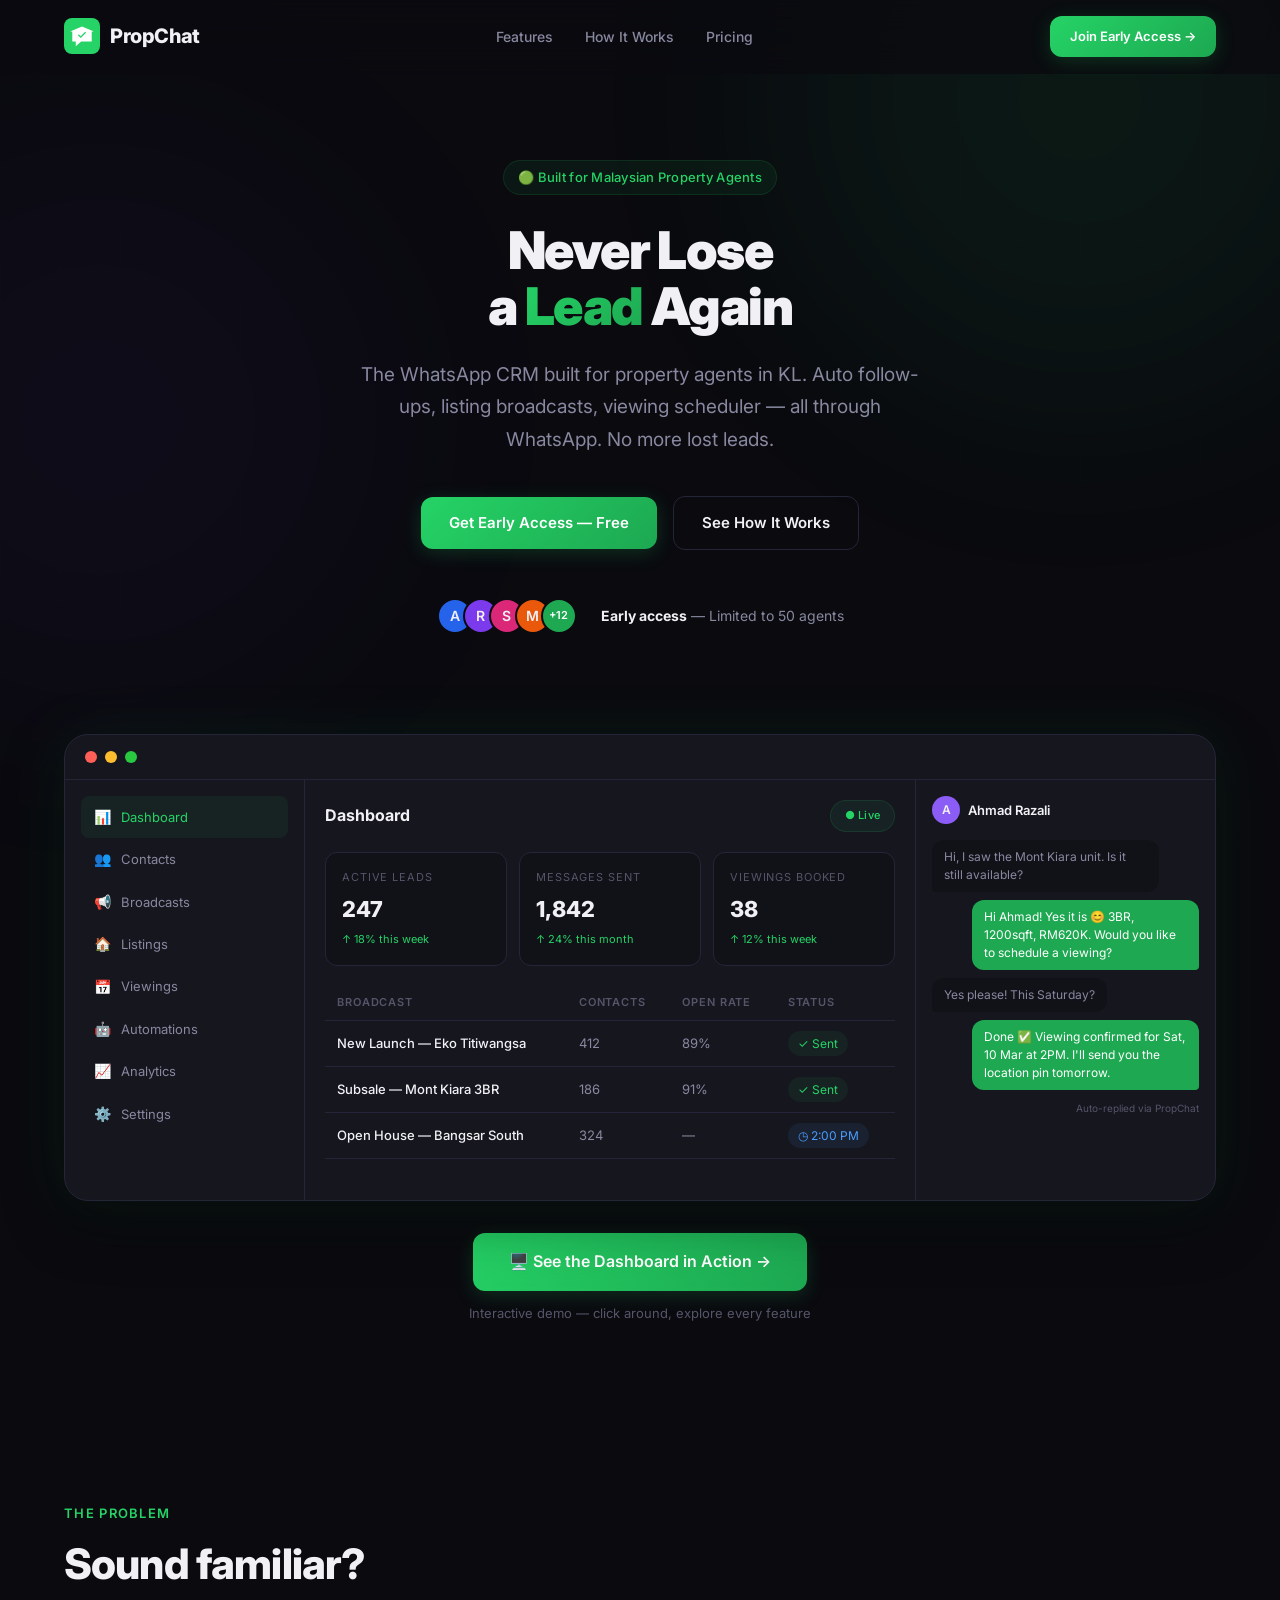
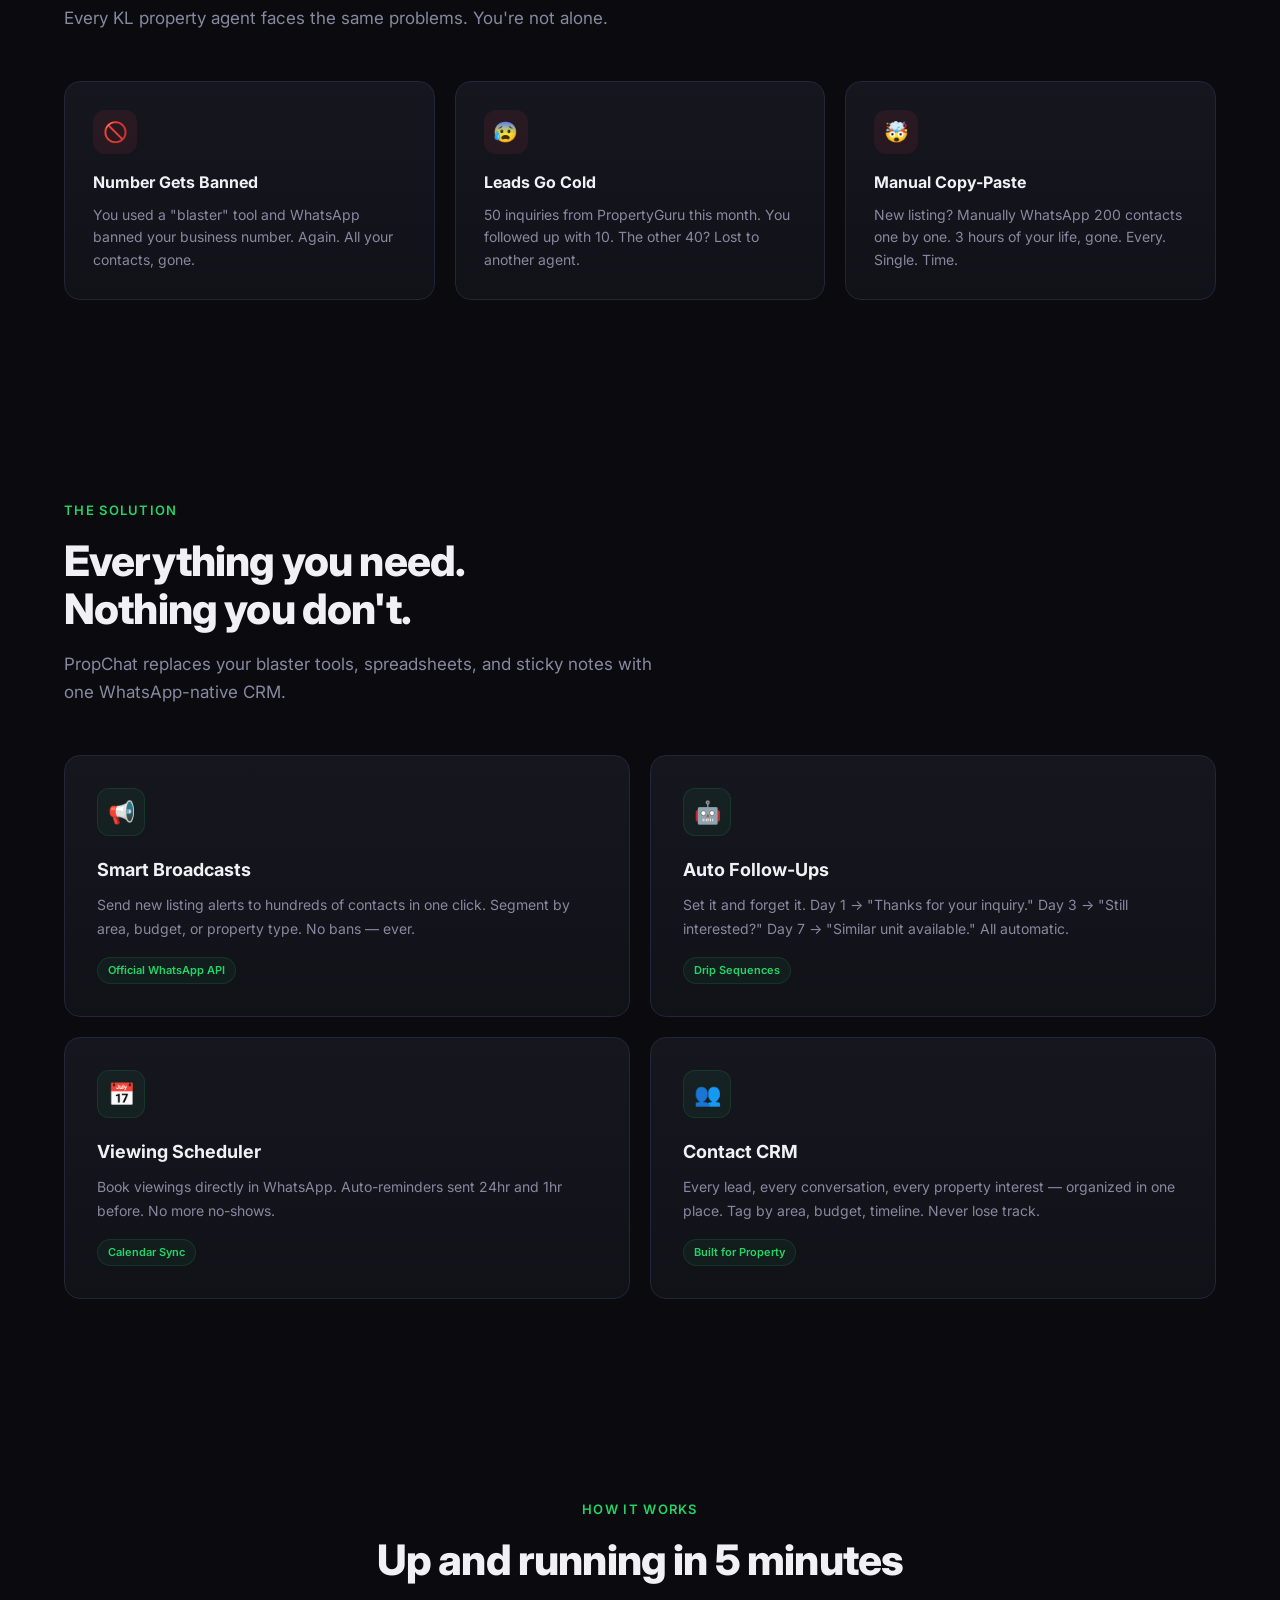
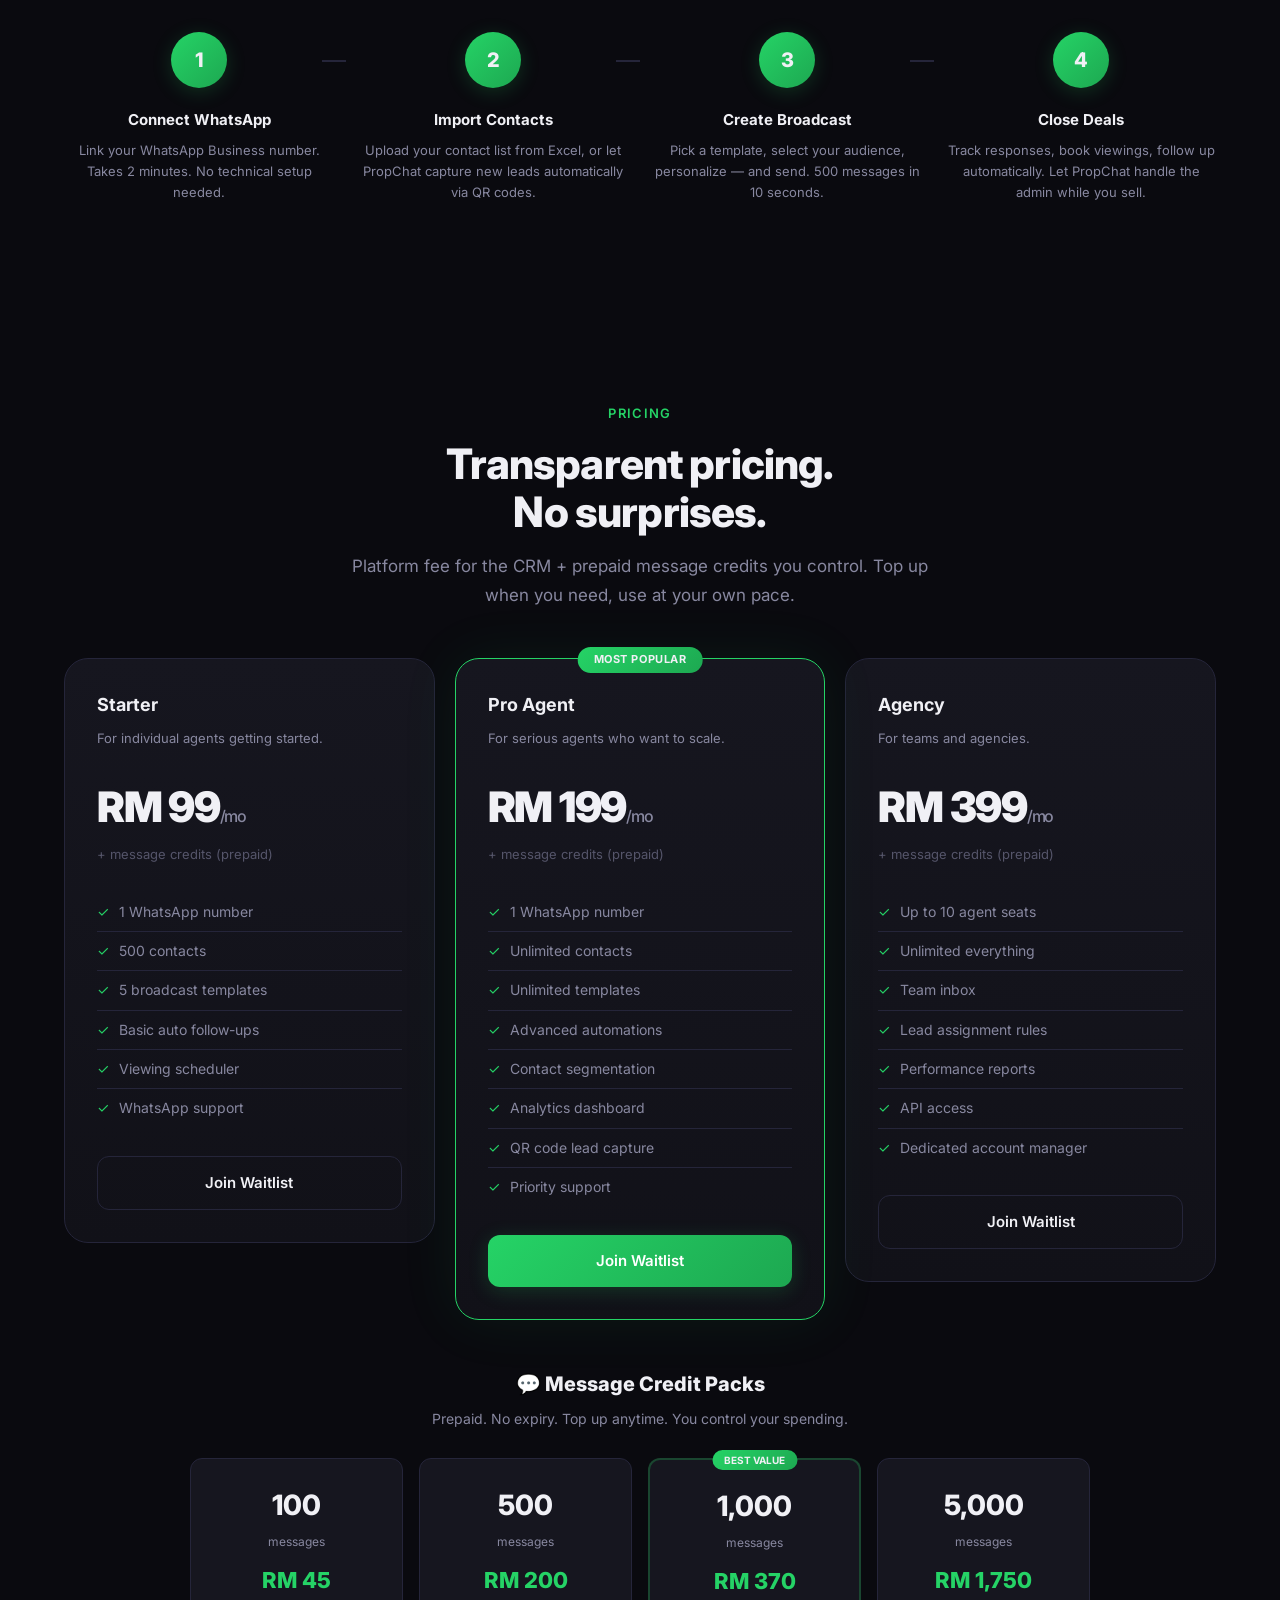
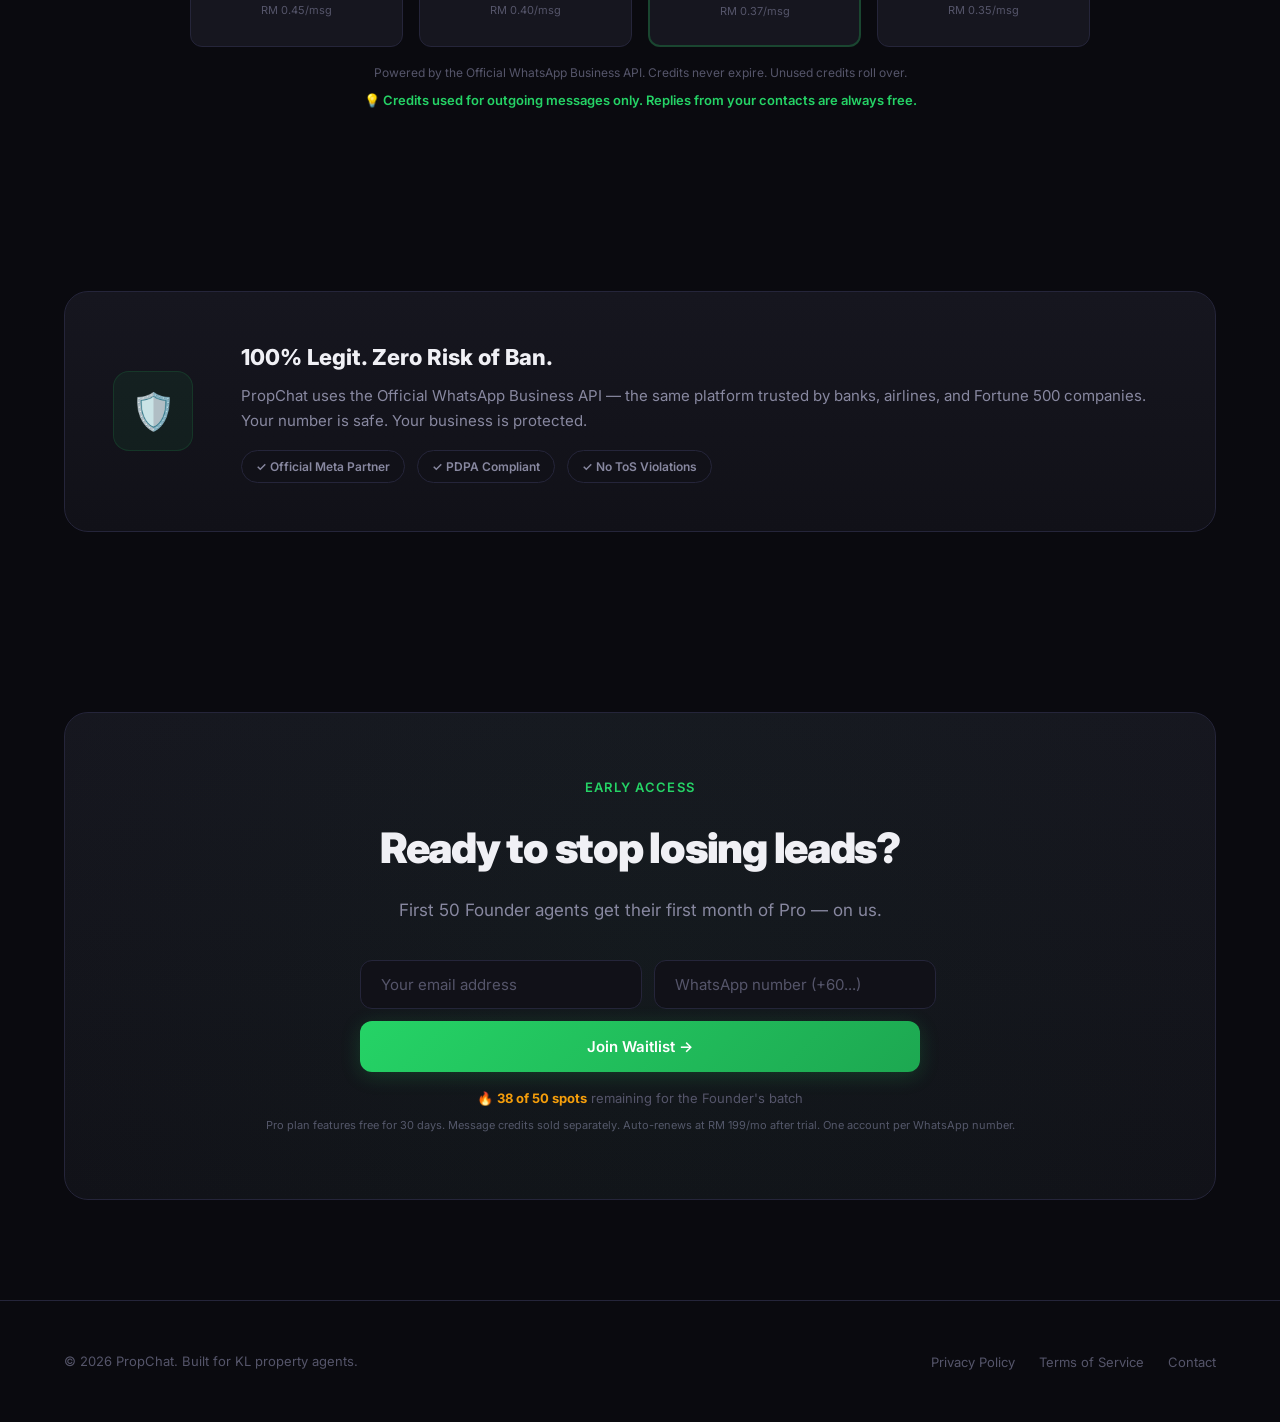
==== commit e2067d33: "fix: hero title on one line, reduced font size" ====
--- a/index.html
+++ b/index.html
@@ -269,11 +269,12 @@
         }
 
         .hero__title {
-            font-size: clamp(36px, 6vw, 64px);
+            font-size: clamp(28px, 4.5vw, 52px);
             font-weight: 900;
             line-height: 1.08;
             letter-spacing: -0.03em;
             margin-bottom: 24px;
+            white-space: nowrap;
             animation: fadeInUp 0.6s ease-out 0.1s both;
         }
 
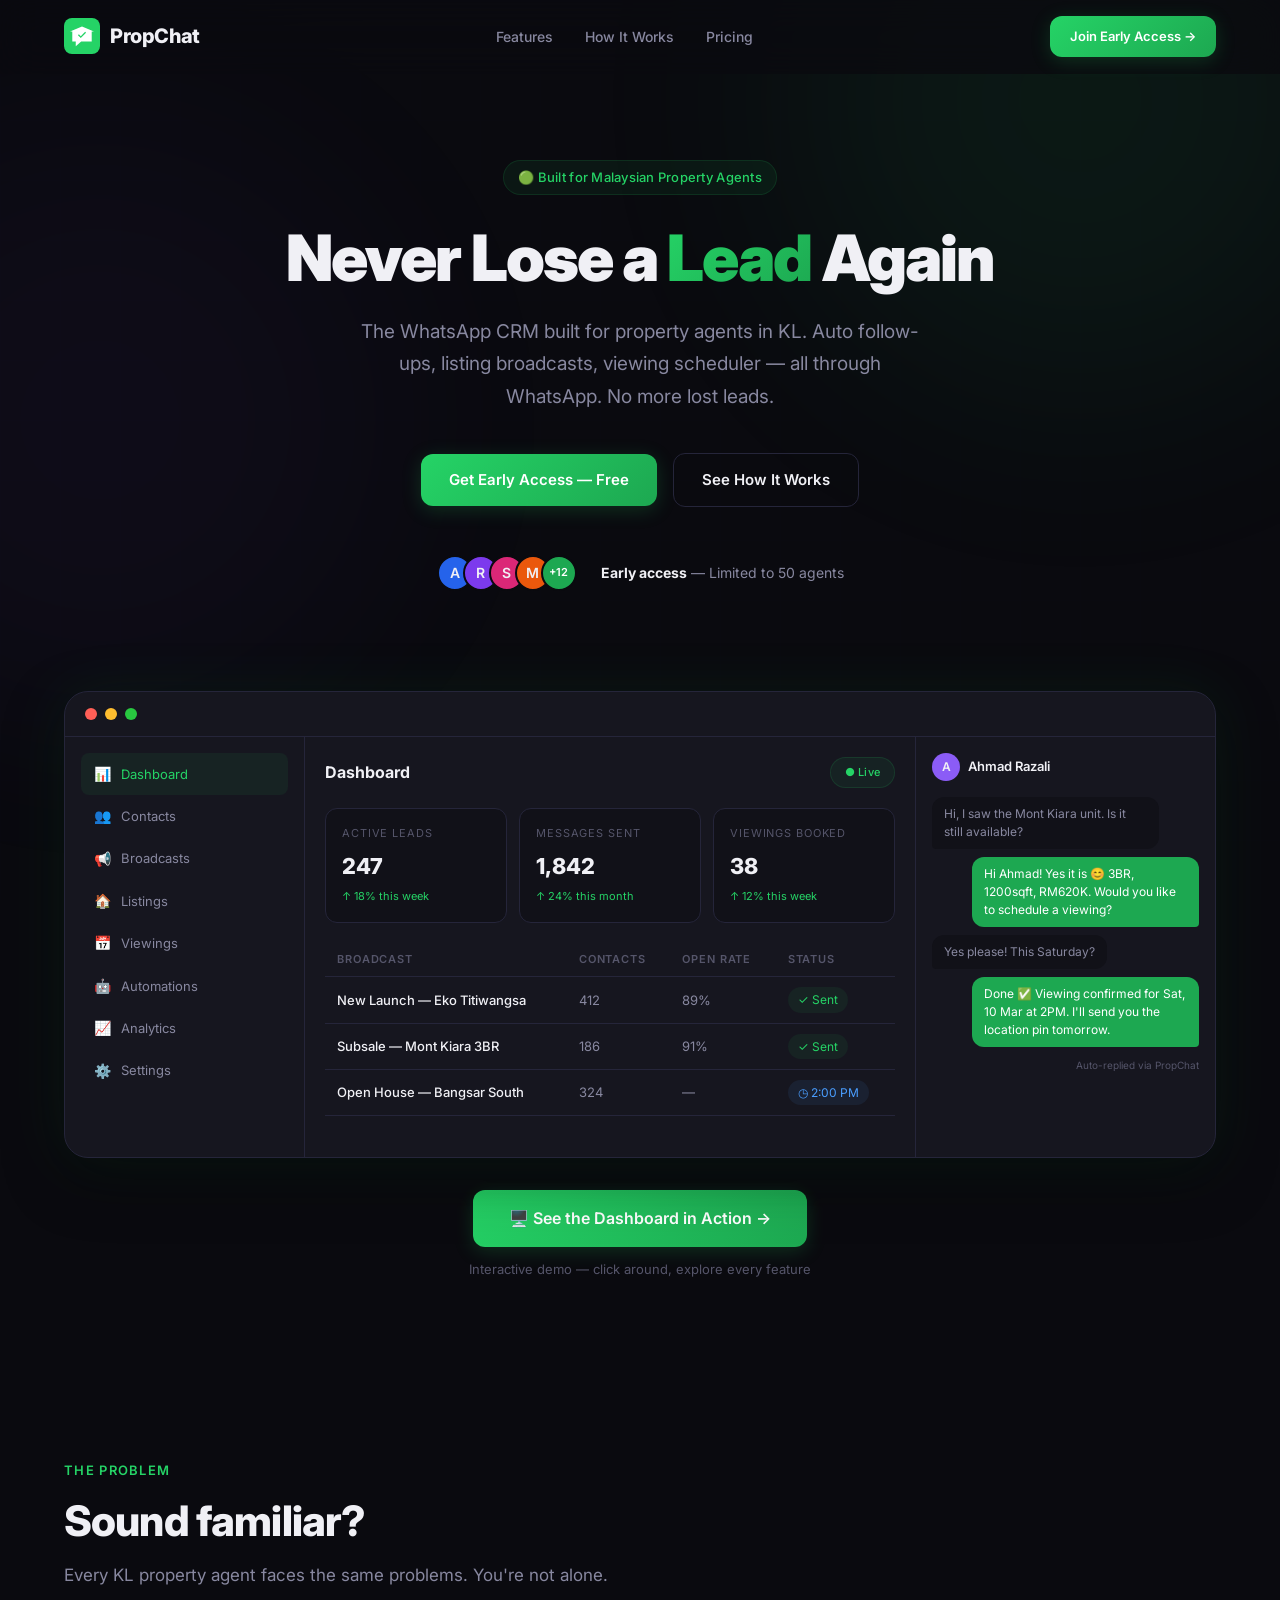
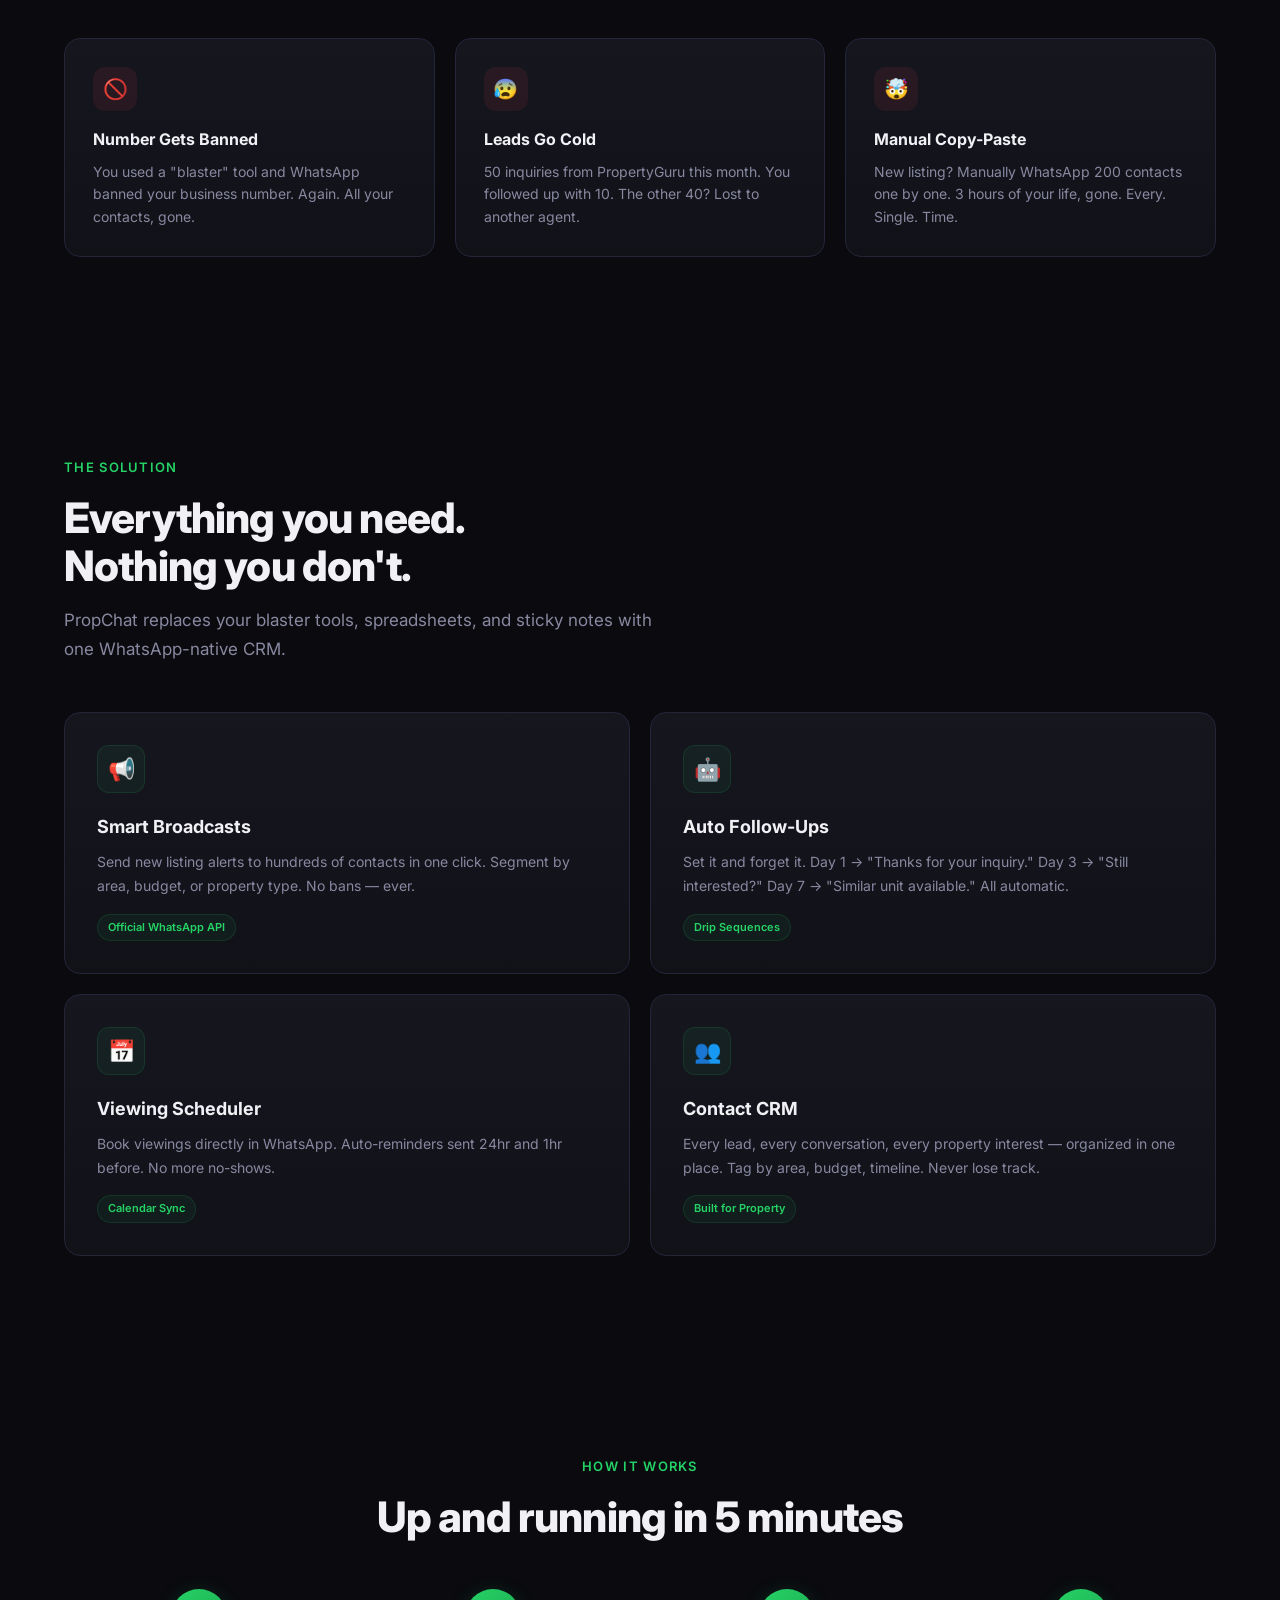
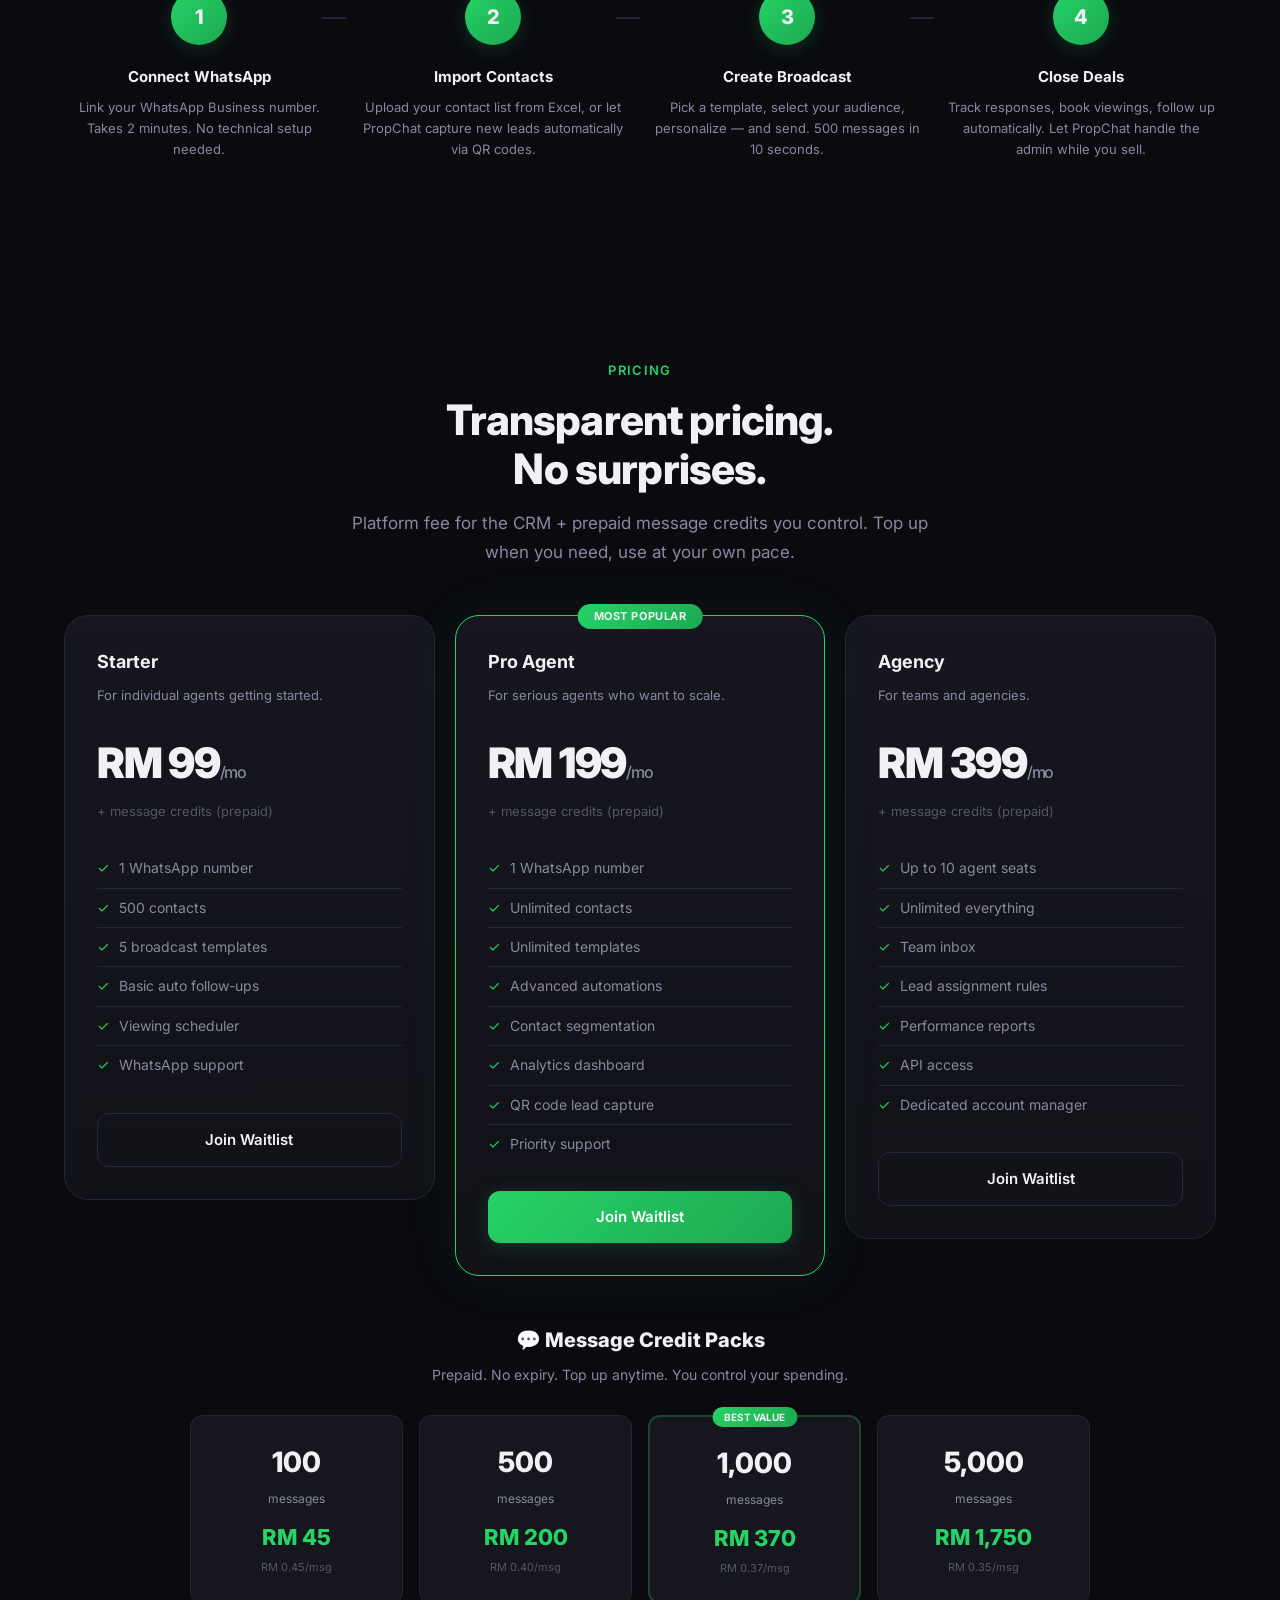
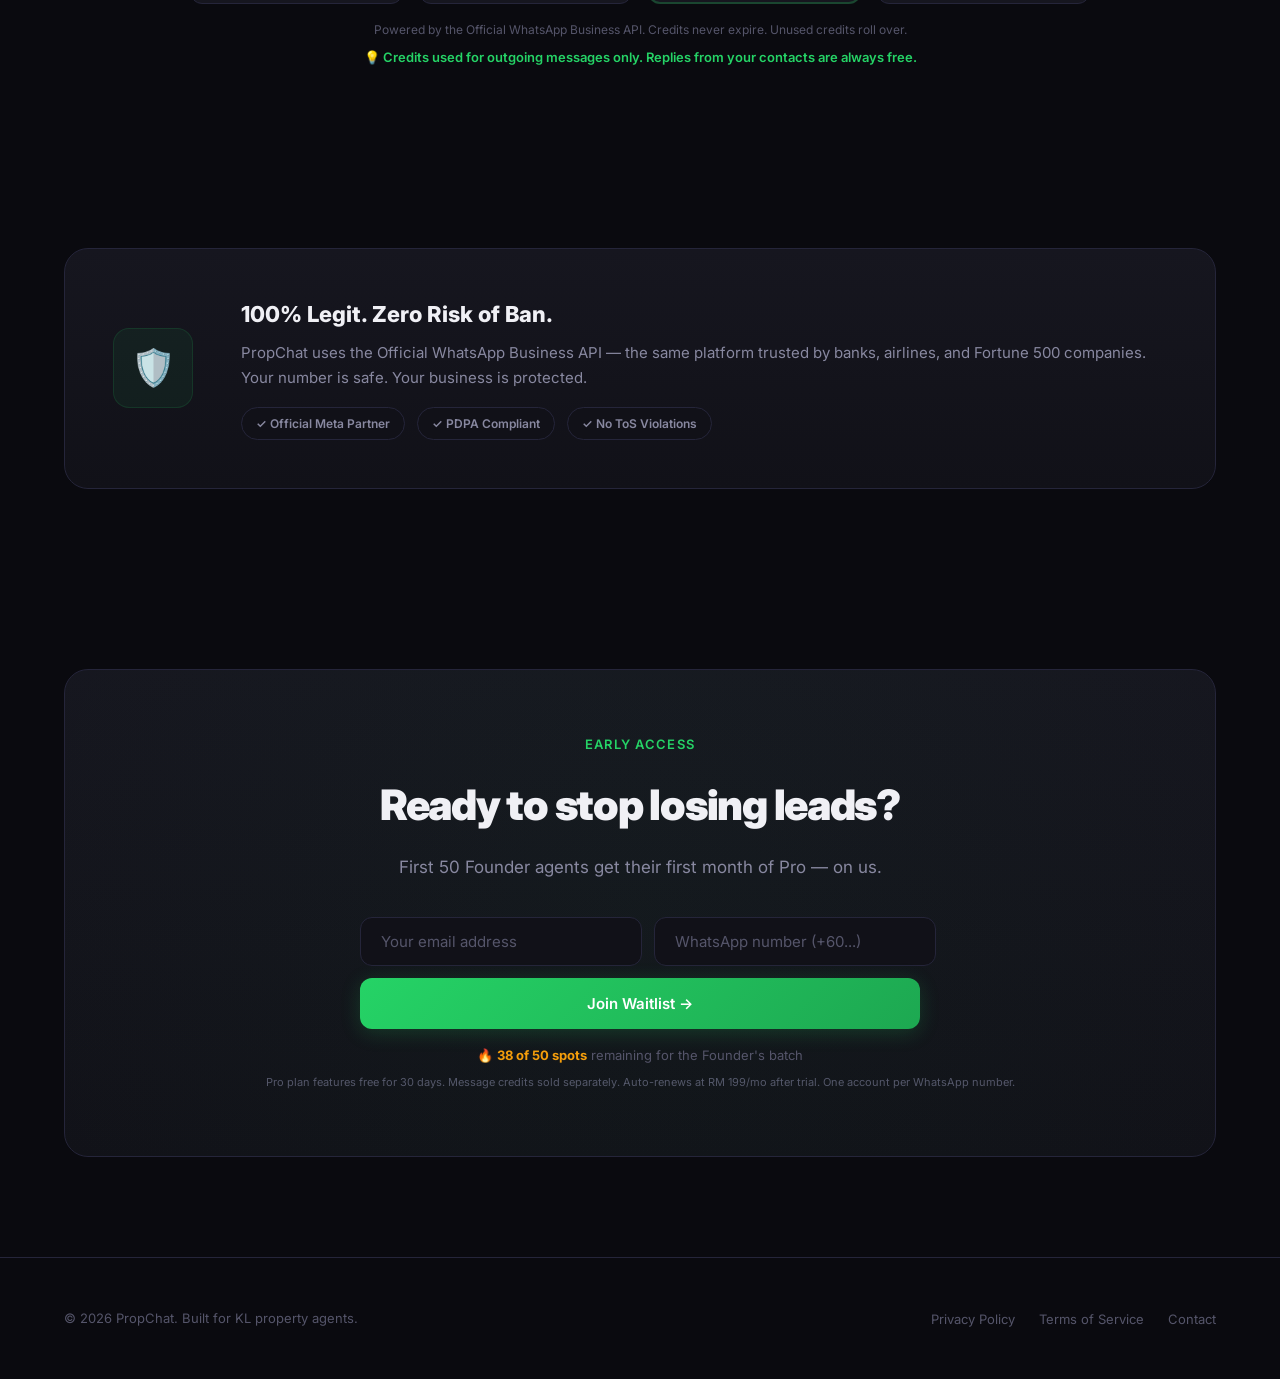
==== commit b5cee72e: "fix: hero title on single line, removed br tag, restored font size" ====
--- a/index.html
+++ b/index.html
@@ -269,12 +269,11 @@
         }
 
         .hero__title {
-            font-size: clamp(28px, 4.5vw, 52px);
+            font-size: clamp(36px, 5vw, 64px);
             font-weight: 900;
             line-height: 1.08;
             letter-spacing: -0.03em;
             margin-bottom: 24px;
-            white-space: nowrap;
             animation: fadeInUp 0.6s ease-out 0.1s both;
         }
 
@@ -1217,9 +1216,7 @@
                     🟢 Built for Malaysian Property Agents
                 </span>
             </div>
-            <h1 class="hero__title">
-                Never Lose<br>a <span>Lead</span> Again
-            </h1>
+            <h1 class="hero__title">Never Lose a <span>Lead</span> Again</h1>
             <p class="hero__desc">
                 The WhatsApp CRM built for property agents in KL. Auto follow-ups, listing broadcasts, viewing scheduler
                 — all through WhatsApp. No more lost leads.
